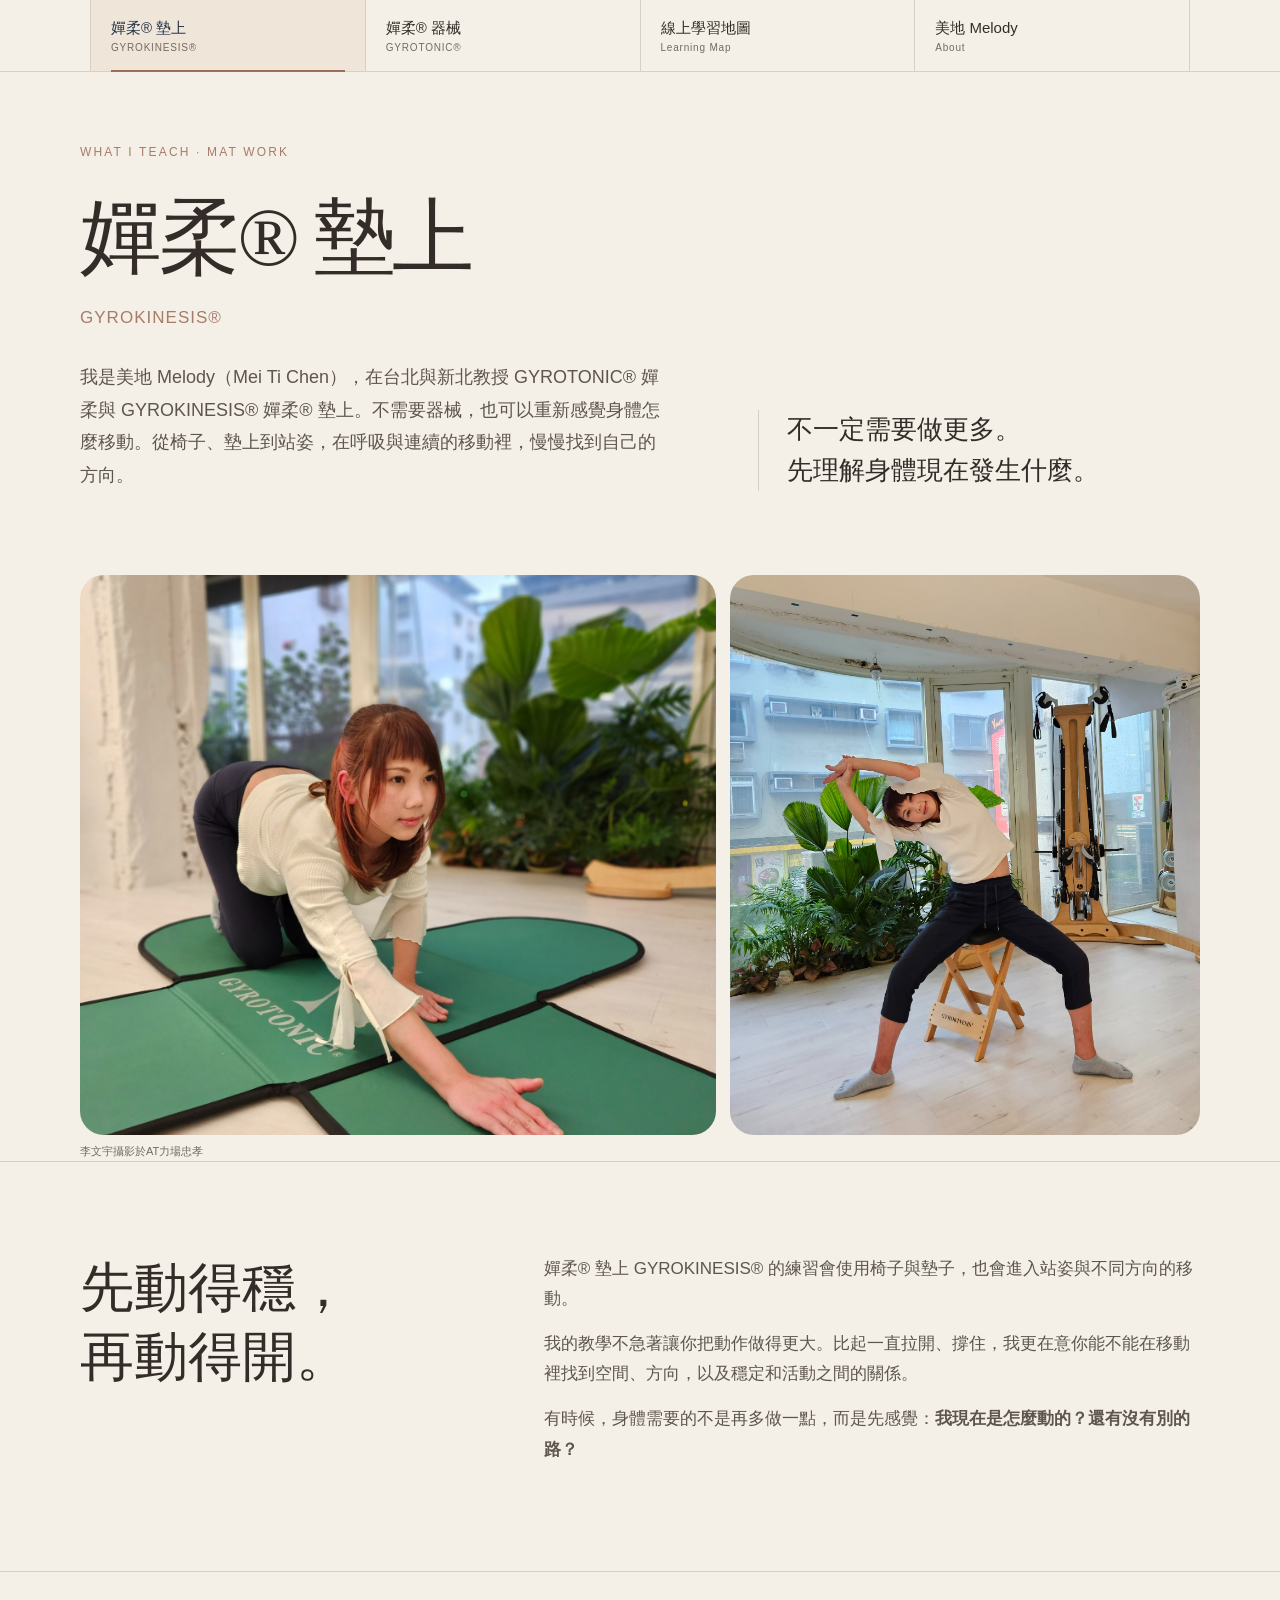
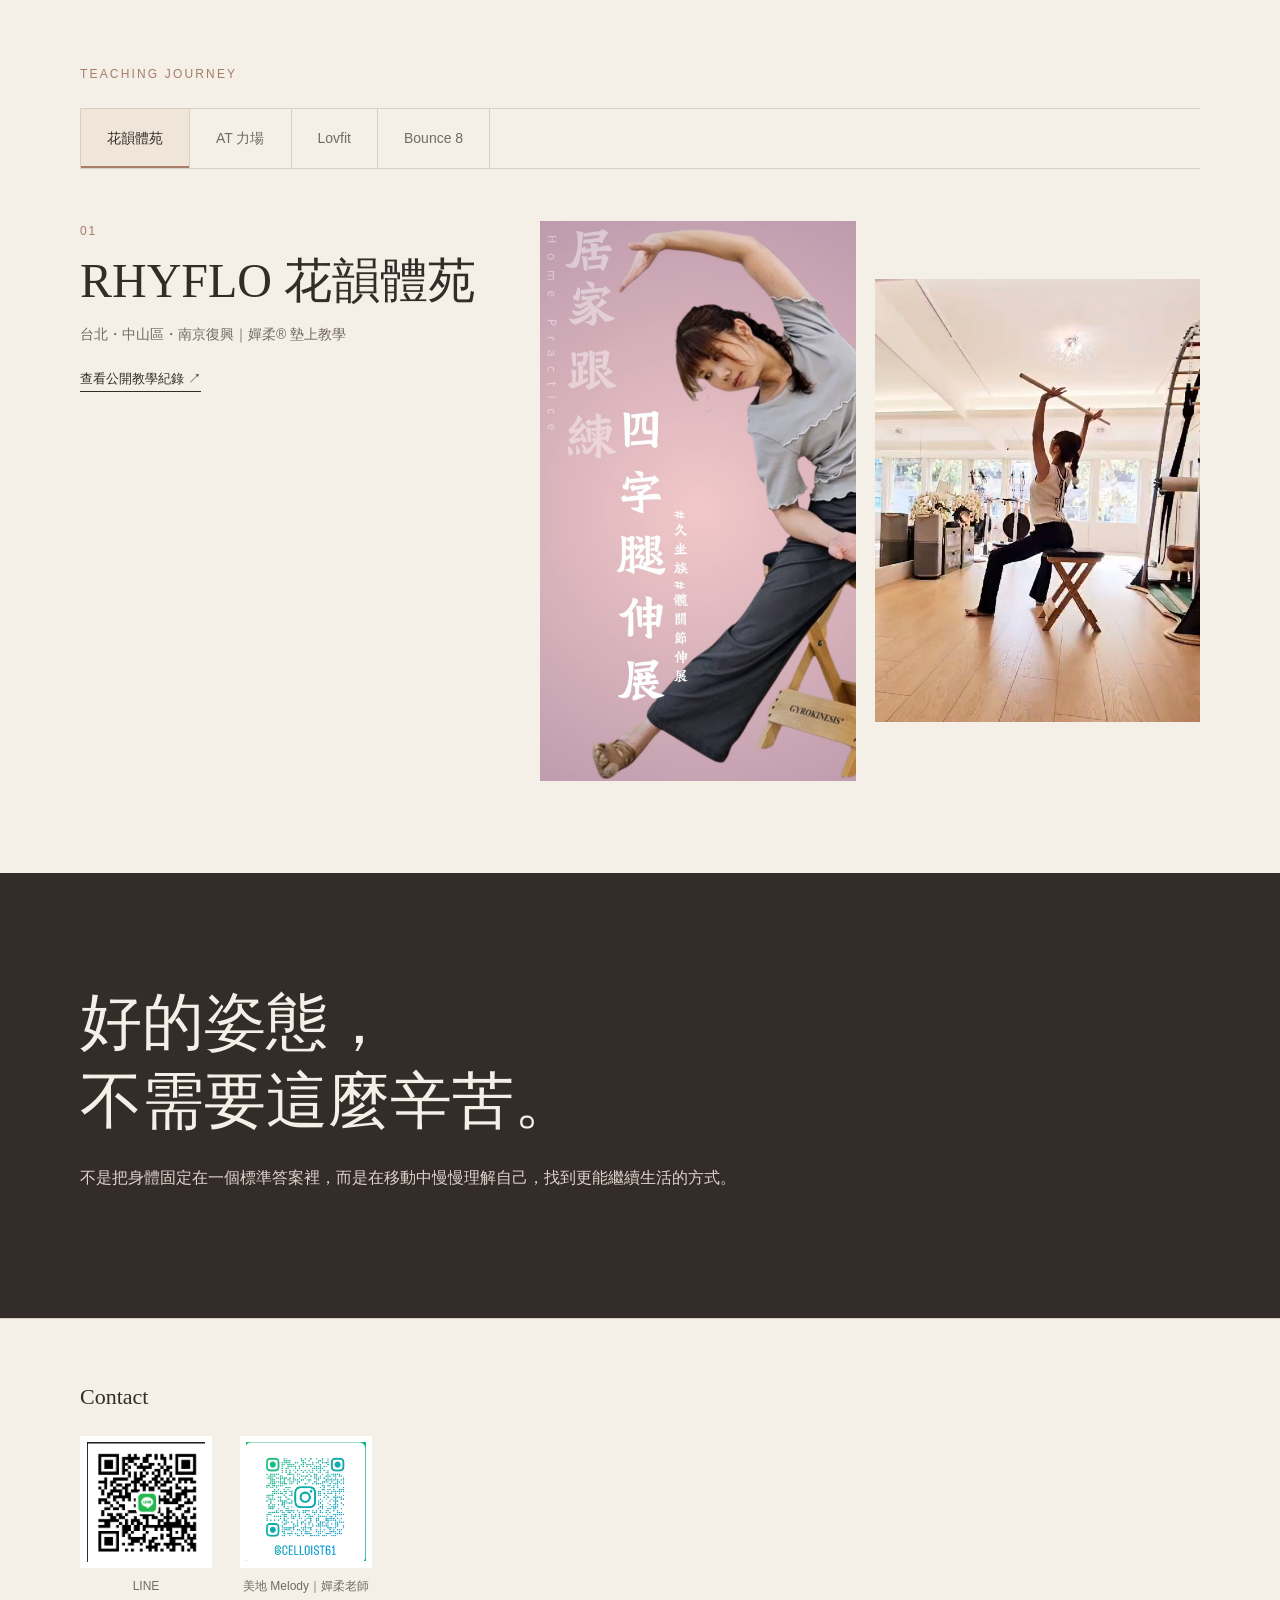
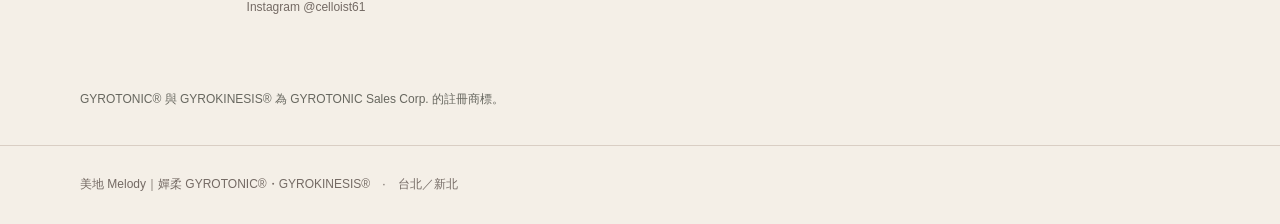
==== index.html @ 2b0b2617 "Align Taiwan trademark presentation on homepage" ====
<!doctype html><html lang="zh-Hant"><head><meta charset="utf-8"><meta name="viewport" content="width=device-width,initial-scale=1"><meta name="google-site-verification" content="MThSLoZWzAhifxnUB_rEgF0tvNt7_HKuzqucP3za8JA" /><title>美地 Melody｜嬋柔 GYROTONIC®・GYROKINESIS®｜台北・新北</title><meta name="description" content="美地 Melody，台北・新北嬋柔老師，教授 GYROTONIC® 與 GYROKINESIS®。從身體現在怎麼動開始，不急著做更多、做更大；先動得穩，再動得開。"><link rel="canonical" href="https://melody-brand-website.vercel.app/"><meta property="og:title" content="美地 Melody｜嬋柔 GYROTONIC®・GYROKINESIS®｜台北・新北"><meta property="og:description" content="美地 Melody，台北・新北嬋柔老師，教授 GYROTONIC® 與 GYROKINESIS®。從身體現在怎麼動開始，不急著做更多、做更大；先動得穩，再動得開。"><meta property="og:type" content="website"><meta property="og:image" content="https://melody-brand-website.vercel.app/assets/hero-gk.jpg"><meta property="og:url" content="https://melody-brand-website.vercel.app/"><meta name="twitter:card" content="summary_large_image"><meta name="twitter:title" content="美地 Melody｜嬋柔 GYROTONIC®・GYROKINESIS®｜台北・新北"><meta name="twitter:description" content="美地 Melody，台北・新北嬋柔老師，教授 GYROTONIC® 與 GYROKINESIS®。從身體現在怎麼動開始，不急著做更多、做更大；先動得穩，再動得開。"><meta name="twitter:image" content="https://melody-brand-website.vercel.app/assets/hero-gk.jpg"><link rel="preload" as="image" href="assets/hero-gk.jpg" fetchpriority="high"><script async src="https://www.googletagmanager.com/gtag/js?id=G-CWCWLN4FJT"></script><script>window.dataLayer=window.dataLayer||[];function gtag(){dataLayer.push(arguments);}gtag('js',new Date());gtag('config','G-CWCWLN4FJT');</script><script type="application/ld+json">{"@context":"https://schema.org","@type":"Person","@id":"https://melody-brand-website.vercel.app/#melody","name":"美地 Melody","alternateName":["Melody","美地","Mei Ti Chen"],"url":"https://melody-brand-website.vercel.app/","sameAs":["https://www.instagram.com/celloist61/","https://www.gyrotonic.com/trainer/21008/"],"jobTitle":"嬋柔老師","knowsAbout":["嬋柔","GYROTONIC®","GYROKINESIS®"],"areaServed":["台北","台北市中山區","南京復興","新北"]}</script><script type="application/ld+json">{"@context":"https://schema.org","@type":"WebSite","@id":"https://melody-brand-website.vercel.app/#website","url":"https://melody-brand-website.vercel.app/","name":"美地 Melody","alternateName":"美地 Melody｜嬋柔 GYROTONIC®・GYROKINESIS®","inLanguage":"zh-Hant","publisher":{"@id":"https://melody-brand-website.vercel.app/#melody"}}</script><style>:root{--paper:#F4EFE7;--ink:#332C28;--muted:#746A64;--line:#D9CEC4;--accent:#A77C68;--white:#fff;--navy:#243447;--brown:#9A6F59;--note:#EFE5D8}*{box-sizing:border-box}html{scroll-behavior:smooth}body{margin:0;background:var(--paper);color:var(--ink);font-family:"Noto Sans TC","PingFang TC","Microsoft JhengHei",sans-serif;line-height:1.8}h1,h2,h3{font-family:"Noto Serif TC","Songti TC","PMingLiU",serif;font-weight:500;line-height:1.28;margin:0}a{color:inherit}.wrap{width:min(1120px,calc(100% - 40px));margin:auto}.kicker{font-size:12px;letter-spacing:.18em;color:var(--accent);margin-bottom:22px}.hero{padding:70px 0 84px;display:grid;grid-template-columns:1.15fr .85fr;gap:80px;align-items:end}.hero h1{font-size:clamp(48px,7vw,82px);letter-spacing:-.04em}.hero .en{font-size:17px;letter-spacing:.06em;color:var(--accent);margin-top:12px}.hero p{font-size:18px;color:#5E554F;max-width:590px;margin:28px 0 0}.sidequote{border-left:1px solid var(--line);padding-left:28px;font-family:"Noto Serif TC",serif;font-size:26px;line-height:1.55}.section{padding:92px 0;border-top:1px solid var(--line)}.intro{display:grid;grid-template-columns:.75fr 1.25fr;gap:70px}.intro h2{font-size:clamp(34px,4.5vw,54px)}.intro p{font-size:17px;color:#5E554F;margin:0 0 14px}.place{display:grid;grid-template-columns:.38fr .62fr;gap:48px;align-items:start}.num{font-size:12px;letter-spacing:.16em;color:var(--accent)}.place h2{font-size:clamp(32px,4vw,48px);margin:8px 0 10px}.meta{color:var(--muted);font-size:14px}.proof{display:inline-block;margin-top:20px;font-size:13px;text-decoration:none;border-bottom:1px solid var(--ink)}.media-link{min-height:220px;border:1px solid var(--line);display:flex;flex-direction:column;justify-content:center;padding:36px;background:rgba(255,255,255,.25)}.media-link p{margin:0 0 8px;color:#5E554F}.teaching-photos{display:grid;grid-template-columns:1fr 1fr;gap:12px}.teaching-photos img{width:100%;height:420px;object-fit:cover;display:block}.photo-grid{display:grid;grid-template-columns:repeat(3,1fr);gap:12px;margin-top:12px}.photo-grid img{width:100%;height:300px;object-fit:cover;display:block}.rhyflo-pair{display:grid;grid-template-columns:1fr 1fr;gap:14px;align-items:center}.rhyflo-pair img{width:100%;height:560px;object-fit:contain;display:block}.journey-tabs{display:flex;border-top:1px solid var(--line);border-bottom:1px solid var(--line);margin:0 0 52px;overflow-x:auto}.journey-tab{appearance:none;border:0;border-right:1px solid var(--line);background:transparent;color:var(--muted);font:inherit;font-size:14px;padding:17px 26px;cursor:pointer;white-space:nowrap}.journey-tab:first-child{border-left:1px solid var(--line)}.journey-tab[aria-selected="true"]{background:var(--note);color:var(--ink);box-shadow:inset 0 -2px 0 var(--accent)}.journey-panel[hidden]{display:none}.closing{padding:110px 0;background:#332C28;color:#F4EFE7}.closing h2{font-size:clamp(38px,5vw,62px);max-width:850px}.closing p{max-width:670px;color:#DED4CC;margin-top:22px}.contact{padding:64px 0 46px;border-top:1px solid var(--line)}.contact h2{font-size:22px;margin-bottom:24px}.qr-row{display:flex;gap:28px;align-items:flex-start}.qr-item{font-size:12px;color:var(--muted);text-align:center}.qr-item img{display:block;width:132px;height:132px;object-fit:contain;background:#fff;padding:6px;margin-bottom:8px}.note{padding:24px 0 35px;font-size:12px;color:#67675f}.promo-grid{display:grid;grid-template-columns:1.15fr .85fr;gap:14px}.promo-grid img{width:100%;height:560px;object-fit:cover;border-radius:24px}.photo-credit{font-size:11px;font-weight:400;line-height:1.6;color:var(--muted);margin-top:8px;text-align:left}.site-nav{height:auto;display:block;border-bottom:1px solid var(--line)}.site-nav-inner{width:min(1100px,calc(100% - 48px));margin:auto;display:flex;align-items:stretch}.site-nav a{flex:1;display:block;text-decoration:none;padding:18px 20px 16px;border-right:1px solid var(--line);position:relative}.site-nav a:first-child{border-left:1px solid var(--line)}.site-nav .nav-cn{display:block;font-size:15px;font-weight:500;line-height:1.35}.site-nav .nav-en{display:block;margin-top:3px;font-size:10px;letter-spacing:.08em;color:var(--muted);line-height:1.4}.site-nav a.active{background:var(--note);color:var(--navy)}.site-nav a.active:after{content:"";position:absolute;left:20px;right:20px;bottom:-1px;height:2px;background:var(--brown)}@media(max-width:800px){.wrap{width:calc(100% - 36px)}.hero,.intro,.place{grid-template-columns:1fr}.hero{padding:42px 0 54px;gap:28px}.kicker{margin-bottom:14px}.hero h1{font-size:52px;line-height:1.2}.hero .en{font-size:16px;margin-top:7px}.hero p{font-size:16px;line-height:1.85;margin-top:22px}.sidequote{font-size:23px;line-height:1.55;margin-top:2px;padding-left:20px}.promo-grid{grid-template-columns:1fr;gap:12px}.promo-grid img{height:auto;border-radius:14px}.section{padding:64px 0}.intro{gap:26px}.intro h2{font-size:38px;line-height:1.3}.intro p{font-size:16px;line-height:1.85}.place{gap:24px}.place h2{font-size:38px;line-height:1.25}.proof{min-height:44px;padding:10px 0;margin-top:10px}.media-link{min-height:0;padding:24px}.teaching-photos,.photo-grid,.rhyflo-pair{grid-template-columns:1fr;gap:12px}.teaching-photos img,.photo-grid img,.rhyflo-pair img{width:100%;height:auto;object-fit:contain}.photo-grid{margin-top:0}.journey-tabs{margin-bottom:34px}.journey-tab{padding:14px 18px;font-size:13px}.closing{padding:72px 0}.closing h2{font-size:40px;line-height:1.3}.closing p{font-size:15px;line-height:1.85;margin-top:18px}.contact{padding:48px 0 36px}.qr-row{gap:18px;flex-wrap:wrap}.qr-item img{width:116px;height:116px}.note{padding:20px 0 28px;line-height:1.7}.site-nav-inner{width:100%;overflow-x:auto}.site-nav a{flex:0 0 25%;min-width:112px;padding:13px 10px 11px;text-align:center}.site-nav a:first-child{border-left:0}.site-nav a:last-child{border-right:0}.site-nav .nav-cn{font-size:13px;white-space:nowrap}.site-nav .nav-en{font-size:9px;letter-spacing:.03em;white-space:nowrap}.site-nav a.active:after{left:10px;right:10px}}</style></head><body><nav class="site-nav" aria-label="主要頁面"><div class="site-nav-inner"><a class="active" href="index.html" aria-current="page"><span class="nav-cn">嬋柔® 墊上</span><span class="nav-en">GYROKINESIS®</span></a><a href="gyrotonic.html"><span class="nav-cn">嬋柔® 器械</span><span class="nav-en">GYROTONIC®</span></a><a href="learning-map.html"><span class="nav-cn">線上學習地圖</span><span class="nav-en">Learning Map</span></a><a href="about.html"><span class="nav-cn">美地 Melody</span><span class="nav-en">About</span></a></div></nav><header class="wrap hero"><div><div class="kicker">WHAT I TEACH · MAT WORK</div><h1>嬋柔® 墊上</h1><div class="en">GYROKINESIS®</div><p>我是美地 Melody（Mei Ti Chen），在台北與新北教授 GYROTONIC® 嬋柔與 GYROKINESIS® 嬋柔® 墊上。不需要器械，也可以重新感覺身體怎麼移動。從椅子、墊上到站姿，在呼吸與連續的移動裡，慢慢找到自己的方向。</p></div><div class="sidequote">不一定需要做更多。<br>先理解身體現在發生什麼。</div></header><section class="wrap" style="padding-top:0"><div class="promo-grid"><img src="assets/hero-gk.jpg" alt="美地 Melody 示範 GYROKINESIS 嬋柔® 墊上動作"><img src="assets/gk-chair.jpg" alt="美地 Melody 示範 GYROKINESIS 椅子動作"></div><div class="photo-credit">李文宇攝影於AT力場忠孝</div></section><section class="section"><div class="wrap intro"><h2>先動得穩，<br>再動得開。</h2><div><p>嬋柔® 墊上 GYROKINESIS® 的練習會使用椅子與墊子，也會進入站姿與不同方向的移動。</p><p>我的教學不急著讓你把動作做得更大。比起一直拉開、撐住，我更在意你能不能在移動裡找到空間、方向，以及穩定和活動之間的關係。</p><p>有時候，身體需要的不是再多做一點，而是先感覺：<strong>我現在是怎麼動的？還有沒有別的路？</strong></p></div></div></section><section class="section"><div class="wrap"><div class="kicker">TEACHING JOURNEY</div><div class="journey-tabs" role="tablist" aria-label="教學場域"><button class="journey-tab" role="tab" aria-selected="true" aria-controls="panel-rhyflo" id="tab-rhyflo">花韻體苑</button><button class="journey-tab" role="tab" aria-selected="false" aria-controls="panel-at" id="tab-at">AT 力場</button><button class="journey-tab" role="tab" aria-selected="false" aria-controls="panel-lovfit" id="tab-lovfit">Lovfit</button><button class="journey-tab" role="tab" aria-selected="false" aria-controls="panel-bounce" id="tab-bounce">Bounce 8</button></div><div id="panel-rhyflo" class="journey-panel place" role="tabpanel" aria-labelledby="tab-rhyflo"><div><div class="num">01</div><h2>RHYFLO 花韻體苑</h2><div class="meta">台北・中山區・南京復興｜嬋柔® 墊上教學</div><a class="proof" href="https://www.facebook.com/share/v/1JUZXW8fji/" target="_blank" rel="noopener">查看公開教學紀錄 ↗</a></div><div class="teaching-photos rhyflo-pair"><img src="assets/rhyflo-gk (1).jpg" alt="美地 Melody RHYFLO 花韻體苑 GYROKINESIS 嬋柔® 墊上練習"><img src="assets/rhyflo-gk-02.jpg" alt="美地 Melody 在 RHYFLO 花韻體苑帶領 GYROKINESIS 嬋柔® 墊上教學"></div></div><div id="panel-at" class="journey-panel place" role="tabpanel" aria-labelledby="tab-at" hidden><div><div class="num">02</div><h2>AT 力場</h2><div class="meta">台北｜嬋柔® 墊上團體教學</div><p class="meta">從椅子到墊上，帶著學生在不同位置裡探索移動。</p></div><div class="photo-grid"><img src="assets/AT_GK_01.jpg" alt="美地 Melody 在 AT 力場帶領嬋柔® 墊上課程"><img src="assets/AT_GK_03.jpg" alt="AT 力場椅子與嬋柔® 墊上練習"><img src="assets/AT_GK_05.jpg" alt="AT 力場嬋柔® 墊上教學現場"></div></div><div id="panel-lovfit" class="journey-panel place" role="tabpanel" aria-labelledby="tab-lovfit" hidden><div><div class="num">03</div><h2>Lovfit</h2><div class="meta">新北・板橋｜嬋柔® 墊上教學</div><a class="proof" href="https://www.facebook.com/share/r/18ch3yFkik/" target="_blank" rel="noopener">查看公開教學紀錄 ↗</a></div><div class="teaching-photos"><img src="assets/lovefit-01.jpg" alt="美地 Melody 在新北板橋 Lovfit 帶領嬋柔® 墊上 GYROKINESIS 團體課程"><img src="assets/lovefit-02.jpg" alt="Lovfit 嬋柔® 墊上 GYROKINESIS 椅子團體教學現場"></div></div><div id="panel-bounce" class="journey-panel place" role="tabpanel" aria-labelledby="tab-bounce" hidden><div><div class="num">04</div><h2>Bounce 8</h2><div class="meta">台北・天母｜嬋柔® 墊上教學</div><a class="proof" href="https://www.facebook.com/share/v/1MPd2FnZBK/" target="_blank" rel="noopener">查看公開教學紀錄 ↗</a></div><div class="media-link"><p>台北天母的嬋柔® 墊上教學紀錄</p><a class="proof" href="https://www.facebook.com/share/v/1MPd2FnZBK/" target="_blank" rel="noopener">Facebook 影片 ↗</a></div></div></div></section><section class="closing"><div class="wrap"><h2>好的姿態，<br>不需要這麼辛苦。</h2><p>不是把身體固定在一個標準答案裡，而是在移動中慢慢理解自己，找到更能繼續生活的方式。</p></div></section><section class="contact"><div class="wrap"><h2>Contact</h2><div class="qr-row"><div class="qr-item"><img src="assets/line-qr.jpg" alt="美地 Melody LINE QR Code">LINE</div><div class="qr-item"><img src="assets/instagram-qr.jpg" alt="美地 Melody 嬋柔老師 Instagram @celloist61 QR Code">美地 Melody｜嬋柔老師<br>Instagram @celloist61</div></div></div></section><div class="note"><div class="wrap">GYROTONIC® 與 GYROKINESIS® 為 GYROTONIC Sales Corp. 的註冊商標。</div></div><footer style="border-top:1px solid var(--line);padding:28px 0;font-size:12px;color:var(--muted)"><div class="wrap">美地 Melody｜嬋柔 GYROTONIC®・GYROKINESIS®　·　台北／新北</div></footer><script>const tabs=[...document.querySelectorAll('.journey-tab')],panels=[...document.querySelectorAll('.journey-panel')];tabs.forEach(t=>t.addEventListener('click',()=>{tabs.forEach(x=>x.setAttribute('aria-selected','false'));panels.forEach(p=>p.hidden=true);t.setAttribute('aria-selected','true');document.getElementById(t.getAttribute('aria-controls')).hidden=false;}));</script></body></html>
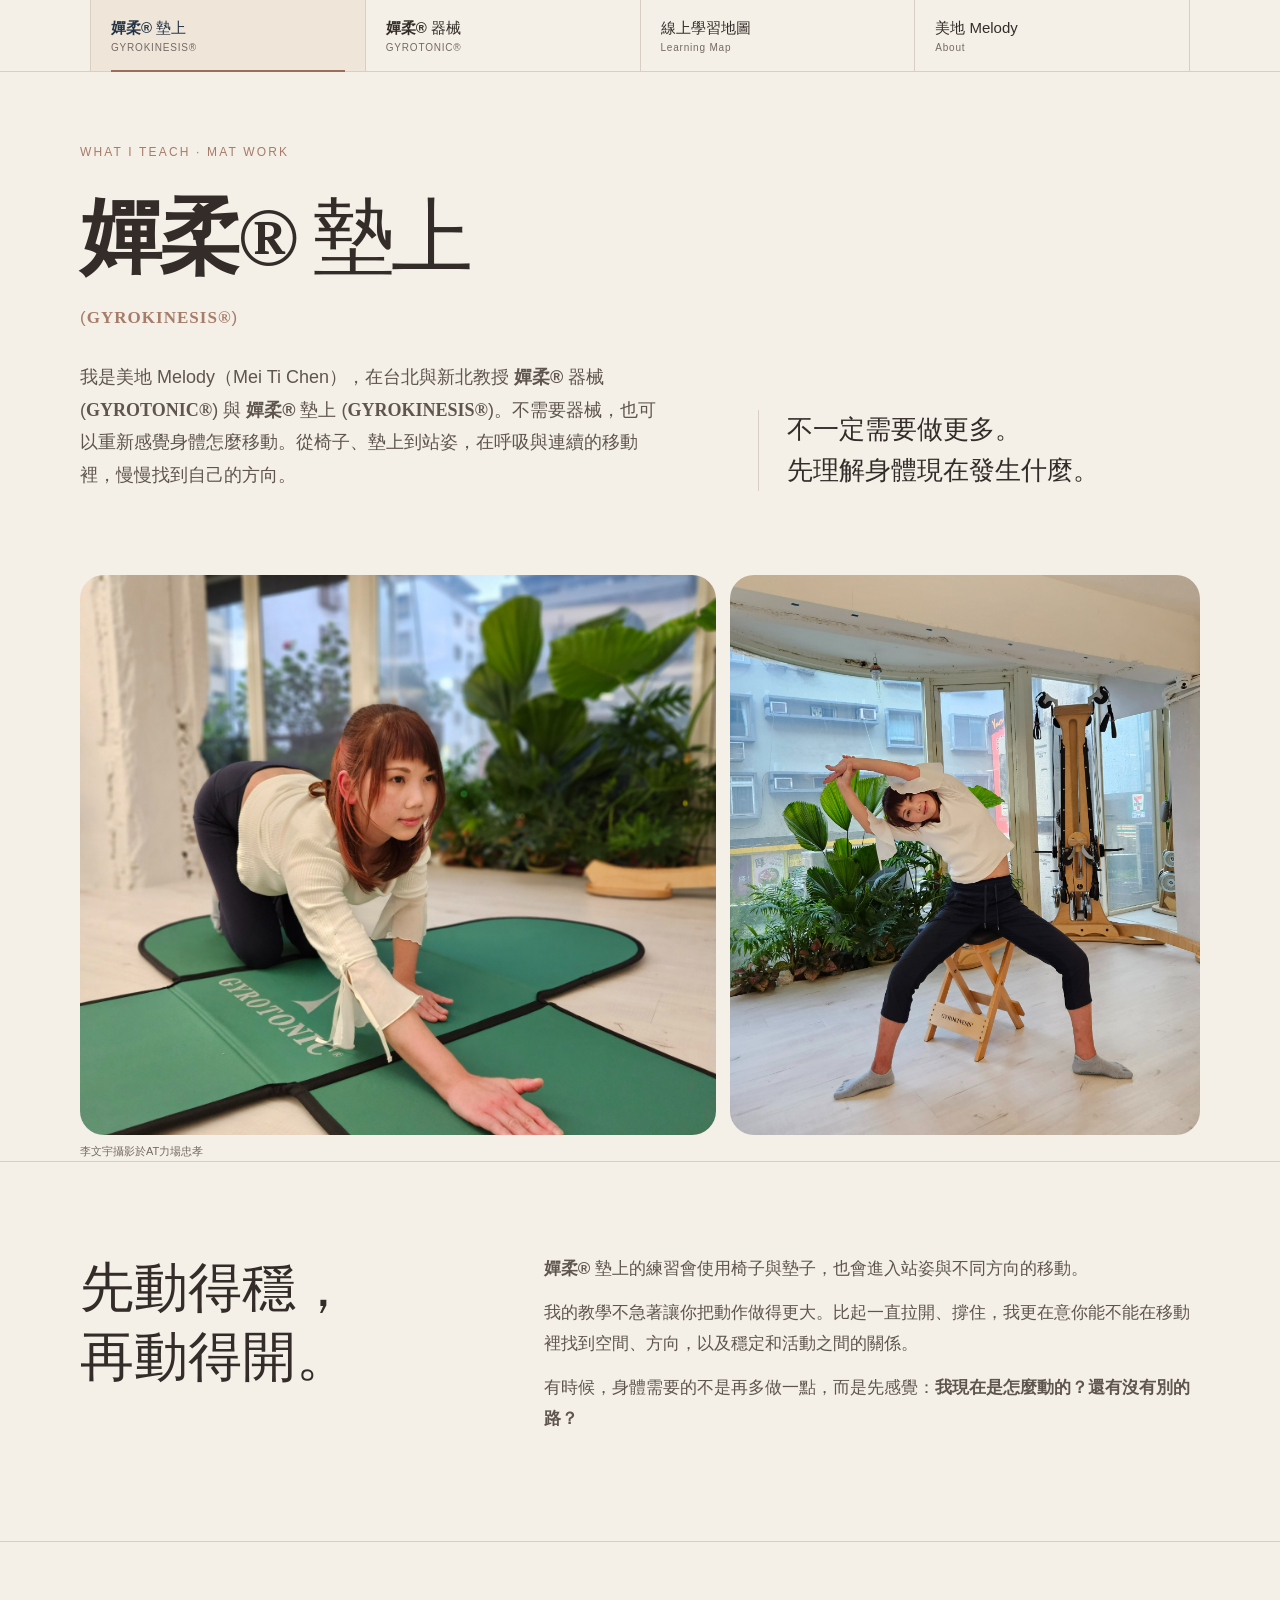
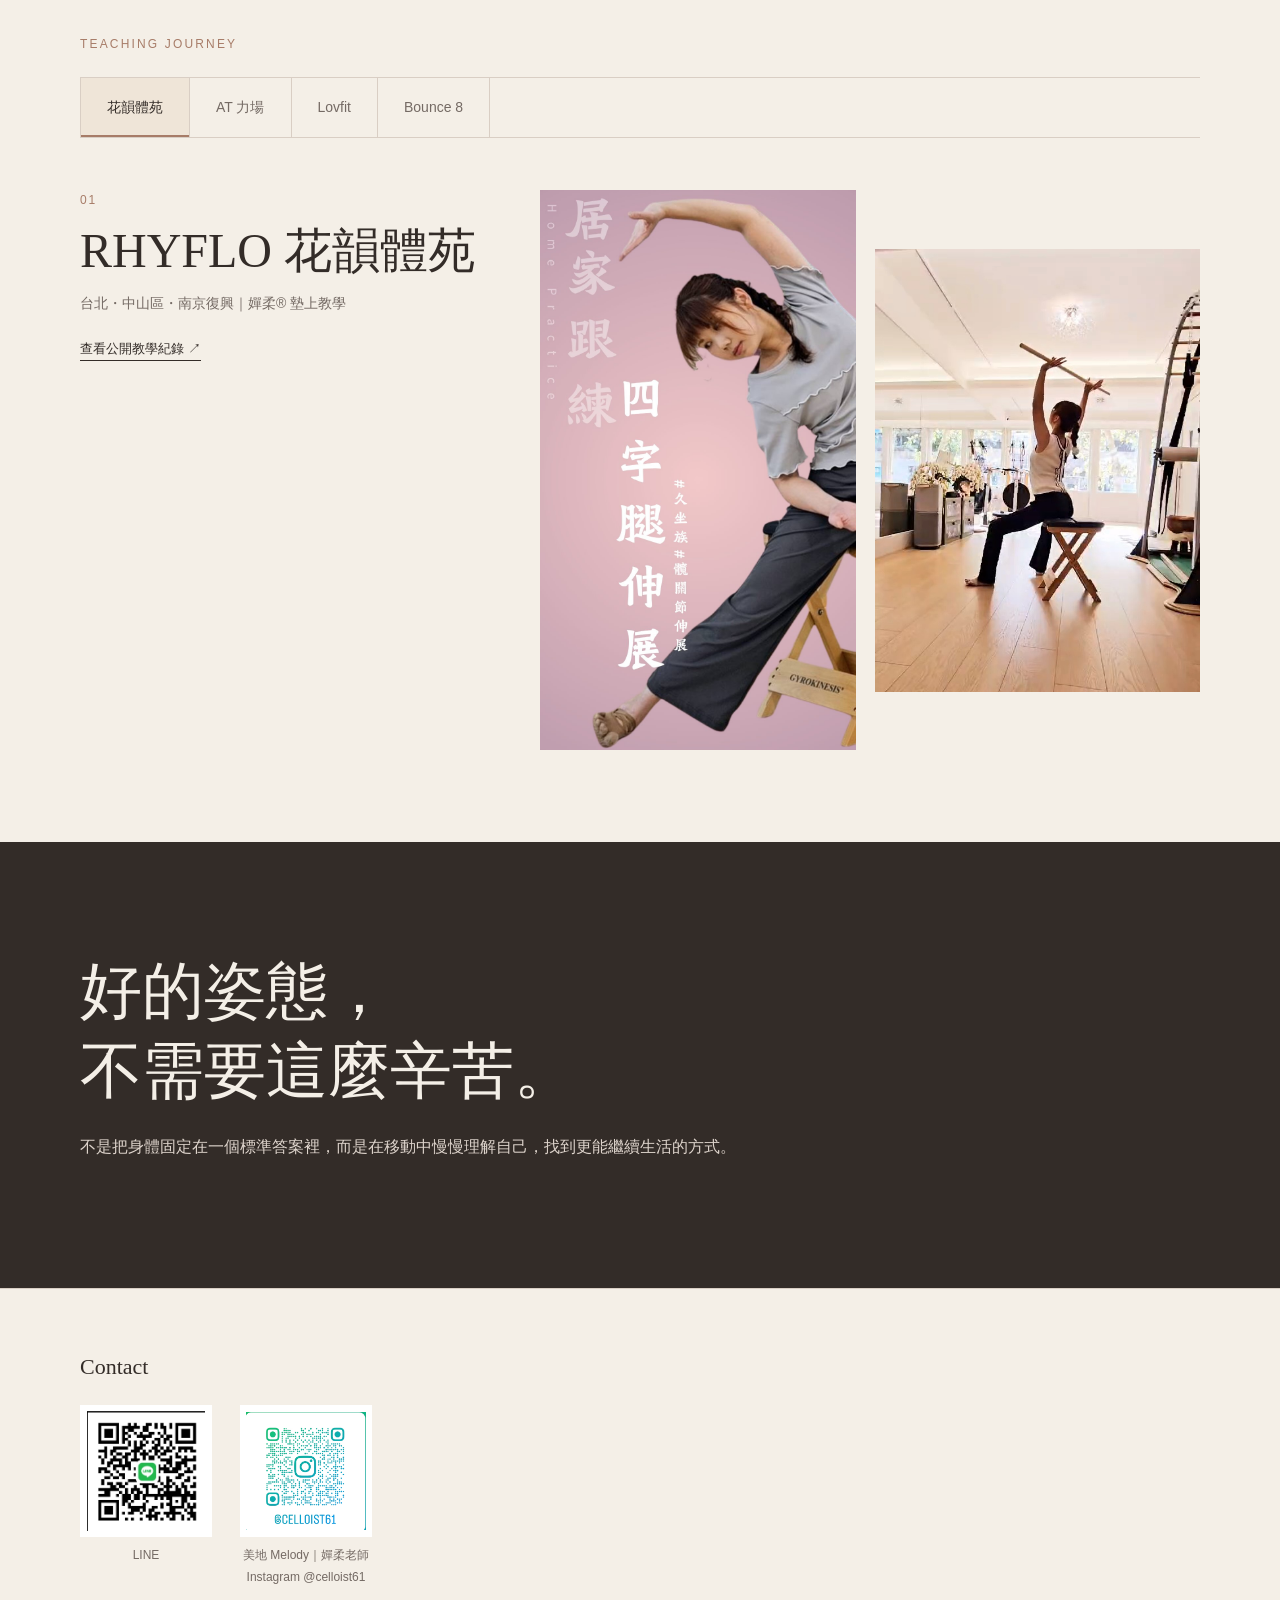
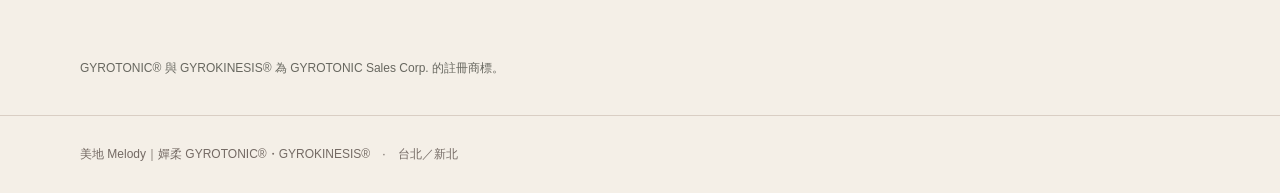
==== commit 5e054138: "Complete Taiwan trademark presentation on homepage" ====
--- a/index.html
+++ b/index.html
@@ -1 +1 @@
-<!doctype html><html lang="zh-Hant"><head><meta charset="utf-8"><meta name="viewport" content="width=device-width,initial-scale=1"><meta name="google-site-verification" content="MThSLoZWzAhifxnUB_rEgF0tvNt7_HKuzqucP3za8JA" /><title>美地 Melody｜嬋柔 GYROTONIC®・GYROKINESIS®｜台北・新北</title><meta name="description" content="美地 Melody，台北・新北嬋柔老師，教授 GYROTONIC® 與 GYROKINESIS®。從身體現在怎麼動開始，不急著做更多、做更大；先動得穩，再動得開。"><link rel="canonical" href="https://melody-brand-website.vercel.app/"><meta property="og:title" content="美地 Melody｜嬋柔 GYROTONIC®・GYROKINESIS®｜台北・新北"><meta property="og:description" content="美地 Melody，台北・新北嬋柔老師，教授 GYROTONIC® 與 GYROKINESIS®。從身體現在怎麼動開始，不急著做更多、做更大；先動得穩，再動得開。"><meta property="og:type" content="website"><meta property="og:image" content="https://melody-brand-website.vercel.app/assets/hero-gk.jpg"><meta property="og:url" content="https://melody-brand-website.vercel.app/"><meta name="twitter:card" content="summary_large_image"><meta name="twitter:title" content="美地 Melody｜嬋柔 GYROTONIC®・GYROKINESIS®｜台北・新北"><meta name="twitter:description" content="美地 Melody，台北・新北嬋柔老師，教授 GYROTONIC® 與 GYROKINESIS®。從身體現在怎麼動開始，不急著做更多、做更大；先動得穩，再動得開。"><meta name="twitter:image" content="https://melody-brand-website.vercel.app/assets/hero-gk.jpg"><link rel="preload" as="image" href="assets/hero-gk.jpg" fetchpriority="high"><script async src="https://www.googletagmanager.com/gtag/js?id=G-CWCWLN4FJT"></script><script>window.dataLayer=window.dataLayer||[];function gtag(){dataLayer.push(arguments);}gtag('js',new Date());gtag('config','G-CWCWLN4FJT');</script><script type="application/ld+json">{"@context":"https://schema.org","@type":"Person","@id":"https://melody-brand-website.vercel.app/#melody","name":"美地 Melody","alternateName":["Melody","美地","Mei Ti Chen"],"url":"https://melody-brand-website.vercel.app/","sameAs":["https://www.instagram.com/celloist61/","https://www.gyrotonic.com/trainer/21008/"],"jobTitle":"嬋柔老師","knowsAbout":["嬋柔","GYROTONIC®","GYROKINESIS®"],"areaServed":["台北","台北市中山區","南京復興","新北"]}</script><script type="application/ld+json">{"@context":"https://schema.org","@type":"WebSite","@id":"https://melody-brand-website.vercel.app/#website","url":"https://melody-brand-website.vercel.app/","name":"美地 Melody","alternateName":"美地 Melody｜嬋柔 GYROTONIC®・GYROKINESIS®","inLanguage":"zh-Hant","publisher":{"@id":"https://melody-brand-website.vercel.app/#melody"}}</script><style>:root{--paper:#F4EFE7;--ink:#332C28;--muted:#746A64;--line:#D9CEC4;--accent:#A77C68;--white:#fff;--navy:#243447;--brown:#9A6F59;--note:#EFE5D8}*{box-sizing:border-box}html{scroll-behavior:smooth}body{margin:0;background:var(--paper);color:var(--ink);font-family:"Noto Sans TC","PingFang TC","Microsoft JhengHei",sans-serif;line-height:1.8}h1,h2,h3{font-family:"Noto Serif TC","Songti TC","PMingLiU",serif;font-weight:500;line-height:1.28;margin:0}a{color:inherit}.wrap{width:min(1120px,calc(100% - 40px));margin:auto}.kicker{font-size:12px;letter-spacing:.18em;color:var(--accent);margin-bottom:22px}.hero{padding:70px 0 84px;display:grid;grid-template-columns:1.15fr .85fr;gap:80px;align-items:end}.hero h1{font-size:clamp(48px,7vw,82px);letter-spacing:-.04em}.hero .en{font-size:17px;letter-spacing:.06em;color:var(--accent);margin-top:12px}.hero p{font-size:18px;color:#5E554F;max-width:590px;margin:28px 0 0}.sidequote{border-left:1px solid var(--line);padding-left:28px;font-family:"Noto Serif TC",serif;font-size:26px;line-height:1.55}.section{padding:92px 0;border-top:1px solid var(--line)}.intro{display:grid;grid-template-columns:.75fr 1.25fr;gap:70px}.intro h2{font-size:clamp(34px,4.5vw,54px)}.intro p{font-size:17px;color:#5E554F;margin:0 0 14px}.place{display:grid;grid-template-columns:.38fr .62fr;gap:48px;align-items:start}.num{font-size:12px;letter-spacing:.16em;color:var(--accent)}.place h2{font-size:clamp(32px,4vw,48px);margin:8px 0 10px}.meta{color:var(--muted);font-size:14px}.proof{display:inline-block;margin-top:20px;font-size:13px;text-decoration:none;border-bottom:1px solid var(--ink)}.media-link{min-height:220px;border:1px solid var(--line);display:flex;flex-direction:column;justify-content:center;padding:36px;background:rgba(255,255,255,.25)}.media-link p{margin:0 0 8px;color:#5E554F}.teaching-photos{display:grid;grid-template-columns:1fr 1fr;gap:12px}.teaching-photos img{width:100%;height:420px;object-fit:cover;display:block}.photo-grid{display:grid;grid-template-columns:repeat(3,1fr);gap:12px;margin-top:12px}.photo-grid img{width:100%;height:300px;object-fit:cover;display:block}.rhyflo-pair{display:grid;grid-template-columns:1fr 1fr;gap:14px;align-items:center}.rhyflo-pair img{width:100%;height:560px;object-fit:contain;display:block}.journey-tabs{display:flex;border-top:1px solid var(--line);border-bottom:1px solid var(--line);margin:0 0 52px;overflow-x:auto}.journey-tab{appearance:none;border:0;border-right:1px solid var(--line);background:transparent;color:var(--muted);font:inherit;font-size:14px;padding:17px 26px;cursor:pointer;white-space:nowrap}.journey-tab:first-child{border-left:1px solid var(--line)}.journey-tab[aria-selected="true"]{background:var(--note);color:var(--ink);box-shadow:inset 0 -2px 0 var(--accent)}.journey-panel[hidden]{display:none}.closing{padding:110px 0;background:#332C28;color:#F4EFE7}.closing h2{font-size:clamp(38px,5vw,62px);max-width:850px}.closing p{max-width:670px;color:#DED4CC;margin-top:22px}.contact{padding:64px 0 46px;border-top:1px solid var(--line)}.contact h2{font-size:22px;margin-bottom:24px}.qr-row{display:flex;gap:28px;align-items:flex-start}.qr-item{font-size:12px;color:var(--muted);text-align:center}.qr-item img{display:block;width:132px;height:132px;object-fit:contain;background:#fff;padding:6px;margin-bottom:8px}.note{padding:24px 0 35px;font-size:12px;color:#67675f}.promo-grid{display:grid;grid-template-columns:1.15fr .85fr;gap:14px}.promo-grid img{width:100%;height:560px;object-fit:cover;border-radius:24px}.photo-credit{font-size:11px;font-weight:400;line-height:1.6;color:var(--muted);margin-top:8px;text-align:left}.site-nav{height:auto;display:block;border-bottom:1px solid var(--line)}.site-nav-inner{width:min(1100px,calc(100% - 48px));margin:auto;display:flex;align-items:stretch}.site-nav a{flex:1;display:block;text-decoration:none;padding:18px 20px 16px;border-right:1px solid var(--line);position:relative}.site-nav a:first-child{border-left:1px solid var(--line)}.site-nav .nav-cn{display:block;font-size:15px;font-weight:500;line-height:1.35}.site-nav .nav-en{display:block;margin-top:3px;font-size:10px;letter-spacing:.08em;color:var(--muted);line-height:1.4}.site-nav a.active{background:var(--note);color:var(--navy)}.site-nav a.active:after{content:"";position:absolute;left:20px;right:20px;bottom:-1px;height:2px;background:var(--brown)}@media(max-width:800px){.wrap{width:calc(100% - 36px)}.hero,.intro,.place{grid-template-columns:1fr}.hero{padding:42px 0 54px;gap:28px}.kicker{margin-bottom:14px}.hero h1{font-size:52px;line-height:1.2}.hero .en{font-size:16px;margin-top:7px}.hero p{font-size:16px;line-height:1.85;margin-top:22px}.sidequote{font-size:23px;line-height:1.55;margin-top:2px;padding-left:20px}.promo-grid{grid-template-columns:1fr;gap:12px}.promo-grid img{height:auto;border-radius:14px}.section{padding:64px 0}.intro{gap:26px}.intro h2{font-size:38px;line-height:1.3}.intro p{font-size:16px;line-height:1.85}.place{gap:24px}.place h2{font-size:38px;line-height:1.25}.proof{min-height:44px;padding:10px 0;margin-top:10px}.media-link{min-height:0;padding:24px}.teaching-photos,.photo-grid,.rhyflo-pair{grid-template-columns:1fr;gap:12px}.teaching-photos img,.photo-grid img,.rhyflo-pair img{width:100%;height:auto;object-fit:contain}.photo-grid{margin-top:0}.journey-tabs{margin-bottom:34px}.journey-tab{padding:14px 18px;font-size:13px}.closing{padding:72px 0}.closing h2{font-size:40px;line-height:1.3}.closing p{font-size:15px;line-height:1.85;margin-top:18px}.contact{padding:48px 0 36px}.qr-row{gap:18px;flex-wrap:wrap}.qr-item img{width:116px;height:116px}.note{padding:20px 0 28px;line-height:1.7}.site-nav-inner{width:100%;overflow-x:auto}.site-nav a{flex:0 0 25%;min-width:112px;padding:13px 10px 11px;text-align:center}.site-nav a:first-child{border-left:0}.site-nav a:last-child{border-right:0}.site-nav .nav-cn{font-size:13px;white-space:nowrap}.site-nav .nav-en{font-size:9px;letter-spacing:.03em;white-space:nowrap}.site-nav a.active:after{left:10px;right:10px}}</style></head><body><nav class="site-nav" aria-label="主要頁面"><div class="site-nav-inner"><a class="active" href="index.html" aria-current="page"><span class="nav-cn">嬋柔® 墊上</span><span class="nav-en">GYROKINESIS®</span></a><a href="gyrotonic.html"><span class="nav-cn">嬋柔® 器械</span><span class="nav-en">GYROTONIC®</span></a><a href="learning-map.html"><span class="nav-cn">線上學習地圖</span><span class="nav-en">Learning Map</span></a><a href="about.html"><span class="nav-cn">美地 Melody</span><span class="nav-en">About</span></a></div></nav><header class="wrap hero"><div><div class="kicker">WHAT I TEACH · MAT WORK</div><h1>嬋柔® 墊上</h1><div class="en">GYROKINESIS®</div><p>我是美地 Melody（Mei Ti Chen），在台北與新北教授 GYROTONIC® 嬋柔與 GYROKINESIS® 嬋柔® 墊上。不需要器械，也可以重新感覺身體怎麼移動。從椅子、墊上到站姿，在呼吸與連續的移動裡，慢慢找到自己的方向。</p></div><div class="sidequote">不一定需要做更多。<br>先理解身體現在發生什麼。</div></header><section class="wrap" style="padding-top:0"><div class="promo-grid"><img src="assets/hero-gk.jpg" alt="美地 Melody 示範 GYROKINESIS 嬋柔® 墊上動作"><img src="assets/gk-chair.jpg" alt="美地 Melody 示範 GYROKINESIS 椅子動作"></div><div class="photo-credit">李文宇攝影於AT力場忠孝</div></section><section class="section"><div class="wrap intro"><h2>先動得穩，<br>再動得開。</h2><div><p>嬋柔® 墊上 GYROKINESIS® 的練習會使用椅子與墊子，也會進入站姿與不同方向的移動。</p><p>我的教學不急著讓你把動作做得更大。比起一直拉開、撐住，我更在意你能不能在移動裡找到空間、方向，以及穩定和活動之間的關係。</p><p>有時候，身體需要的不是再多做一點，而是先感覺：<strong>我現在是怎麼動的？還有沒有別的路？</strong></p></div></div></section><section class="section"><div class="wrap"><div class="kicker">TEACHING JOURNEY</div><div class="journey-tabs" role="tablist" aria-label="教學場域"><button class="journey-tab" role="tab" aria-selected="true" aria-controls="panel-rhyflo" id="tab-rhyflo">花韻體苑</button><button class="journey-tab" role="tab" aria-selected="false" aria-controls="panel-at" id="tab-at">AT 力場</button><button class="journey-tab" role="tab" aria-selected="false" aria-controls="panel-lovfit" id="tab-lovfit">Lovfit</button><button class="journey-tab" role="tab" aria-selected="false" aria-controls="panel-bounce" id="tab-bounce">Bounce 8</button></div><div id="panel-rhyflo" class="journey-panel place" role="tabpanel" aria-labelledby="tab-rhyflo"><div><div class="num">01</div><h2>RHYFLO 花韻體苑</h2><div class="meta">台北・中山區・南京復興｜嬋柔® 墊上教學</div><a class="proof" href="https://www.facebook.com/share/v/1JUZXW8fji/" target="_blank" rel="noopener">查看公開教學紀錄 ↗</a></div><div class="teaching-photos rhyflo-pair"><img src="assets/rhyflo-gk (1).jpg" alt="美地 Melody RHYFLO 花韻體苑 GYROKINESIS 嬋柔® 墊上練習"><img src="assets/rhyflo-gk-02.jpg" alt="美地 Melody 在 RHYFLO 花韻體苑帶領 GYROKINESIS 嬋柔® 墊上教學"></div></div><div id="panel-at" class="journey-panel place" role="tabpanel" aria-labelledby="tab-at" hidden><div><div class="num">02</div><h2>AT 力場</h2><div class="meta">台北｜嬋柔® 墊上團體教學</div><p class="meta">從椅子到墊上，帶著學生在不同位置裡探索移動。</p></div><div class="photo-grid"><img src="assets/AT_GK_01.jpg" alt="美地 Melody 在 AT 力場帶領嬋柔® 墊上課程"><img src="assets/AT_GK_03.jpg" alt="AT 力場椅子與嬋柔® 墊上練習"><img src="assets/AT_GK_05.jpg" alt="AT 力場嬋柔® 墊上教學現場"></div></div><div id="panel-lovfit" class="journey-panel place" role="tabpanel" aria-labelledby="tab-lovfit" hidden><div><div class="num">03</div><h2>Lovfit</h2><div class="meta">新北・板橋｜嬋柔® 墊上教學</div><a class="proof" href="https://www.facebook.com/share/r/18ch3yFkik/" target="_blank" rel="noopener">查看公開教學紀錄 ↗</a></div><div class="teaching-photos"><img src="assets/lovefit-01.jpg" alt="美地 Melody 在新北板橋 Lovfit 帶領嬋柔® 墊上 GYROKINESIS 團體課程"><img src="assets/lovefit-02.jpg" alt="Lovfit 嬋柔® 墊上 GYROKINESIS 椅子團體教學現場"></div></div><div id="panel-bounce" class="journey-panel place" role="tabpanel" aria-labelledby="tab-bounce" hidden><div><div class="num">04</div><h2>Bounce 8</h2><div class="meta">台北・天母｜嬋柔® 墊上教學</div><a class="proof" href="https://www.facebook.com/share/v/1MPd2FnZBK/" target="_blank" rel="noopener">查看公開教學紀錄 ↗</a></div><div class="media-link"><p>台北天母的嬋柔® 墊上教學紀錄</p><a class="proof" href="https://www.facebook.com/share/v/1MPd2FnZBK/" target="_blank" rel="noopener">Facebook 影片 ↗</a></div></div></div></section><section class="closing"><div class="wrap"><h2>好的姿態，<br>不需要這麼辛苦。</h2><p>不是把身體固定在一個標準答案裡，而是在移動中慢慢理解自己，找到更能繼續生活的方式。</p></div></section><section class="contact"><div class="wrap"><h2>Contact</h2><div class="qr-row"><div class="qr-item"><img src="assets/line-qr.jpg" alt="美地 Melody LINE QR Code">LINE</div><div class="qr-item"><img src="assets/instagram-qr.jpg" alt="美地 Melody 嬋柔老師 Instagram @celloist61 QR Code">美地 Melody｜嬋柔老師<br>Instagram @celloist61</div></div></div></section><div class="note"><div class="wrap">GYROTONIC® 與 GYROKINESIS® 為 GYROTONIC Sales Corp. 的註冊商標。</div></div><footer style="border-top:1px solid var(--line);padding:28px 0;font-size:12px;color:var(--muted)"><div class="wrap">美地 Melody｜嬋柔 GYROTONIC®・GYROKINESIS®　·　台北／新北</div></footer><script>const tabs=[...document.querySelectorAll('.journey-tab')],panels=[...document.querySelectorAll('.journey-panel')];tabs.forEach(t=>t.addEventListener('click',()=>{tabs.forEach(x=>x.setAttribute('aria-selected','false'));panels.forEach(p=>p.hidden=true);t.setAttribute('aria-selected','true');document.getElementById(t.getAttribute('aria-controls')).hidden=false;}));</script></body></html>
+<!doctype html><html lang="zh-Hant"><head><meta charset="utf-8"><meta name="viewport" content="width=device-width,initial-scale=1"><meta name="google-site-verification" content="MThSLoZWzAhifxnUB_rEgF0tvNt7_HKuzqucP3za8JA" /><title>美地 Melody｜嬋柔 GYROTONIC®・GYROKINESIS®｜台北・新北</title><meta name="description" content="美地 Melody，台北・新北嬋柔老師，教授 GYROTONIC® 與 GYROKINESIS®。從身體現在怎麼動開始，不急著做更多、做更大；先動得穩，再動得開。"><link rel="canonical" href="https://melody-brand-website.vercel.app/"><meta property="og:title" content="美地 Melody｜嬋柔 GYROTONIC®・GYROKINESIS®｜台北・新北"><meta property="og:description" content="美地 Melody，台北・新北嬋柔老師，教授 GYROTONIC® 與 GYROKINESIS®。從身體現在怎麼動開始，不急著做更多、做更大；先動得穩，再動得開。"><meta property="og:type" content="website"><meta property="og:image" content="https://melody-brand-website.vercel.app/assets/hero-gk.jpg"><meta property="og:url" content="https://melody-brand-website.vercel.app/"><meta name="twitter:card" content="summary_large_image"><meta name="twitter:title" content="美地 Melody｜嬋柔 GYROTONIC®・GYROKINESIS®｜台北・新北"><meta name="twitter:description" content="美地 Melody，台北・新北嬋柔老師，教授 GYROTONIC® 與 GYROKINESIS®。從身體現在怎麼動開始，不急著做更多、做更大；先動得穩，再動得開。"><meta name="twitter:image" content="https://melody-brand-website.vercel.app/assets/hero-gk.jpg"><link rel="preload" as="image" href="assets/hero-gk.jpg" fetchpriority="high"><script async src="https://www.googletagmanager.com/gtag/js?id=G-CWCWLN4FJT"></script><script>window.dataLayer=window.dataLayer||[];function gtag(){dataLayer.push(arguments);}gtag('js',new Date());gtag('config','G-CWCWLN4FJT');</script><script type="application/ld+json">{"@context":"https://schema.org","@type":"Person","@id":"https://melody-brand-website.vercel.app/#melody","name":"美地 Melody","alternateName":["Melody","美地","Mei Ti Chen"],"url":"https://melody-brand-website.vercel.app/","sameAs":["https://www.instagram.com/celloist61/","https://www.gyrotonic.com/trainer/21008/"],"jobTitle":"嬋柔老師","knowsAbout":["嬋柔","GYROTONIC®","GYROKINESIS®"],"areaServed":["台北","台北市中山區","南京復興","新北"]}</script><script type="application/ld+json">{"@context":"https://schema.org","@type":"WebSite","@id":"https://melody-brand-website.vercel.app/#website","url":"https://melody-brand-website.vercel.app/","name":"美地 Melody","alternateName":"美地 Melody｜嬋柔 GYROTONIC®・GYROKINESIS®","inLanguage":"zh-Hant","publisher":{"@id":"https://melody-brand-website.vercel.app/#melody"}}</script><style>:root{--paper:#F4EFE7;--ink:#332C28;--muted:#746A64;--line:#D9CEC4;--accent:#A77C68;--white:#fff;--navy:#243447;--brown:#9A6F59;--note:#EFE5D8}*{box-sizing:border-box}html{scroll-behavior:smooth}body{margin:0;background:var(--paper);color:var(--ink);font-family:"Noto Sans TC","PingFang TC","Microsoft JhengHei",sans-serif;line-height:1.8}h1,h2,h3{font-family:"Noto Serif TC","Songti TC","PMingLiU",serif;font-weight:500;line-height:1.28;margin:0}a{color:inherit}.tm{font-family:"Times New Roman",Times,serif;font-weight:700}.wrap{width:min(1120px,calc(100% - 40px));margin:auto}.kicker{font-size:12px;letter-spacing:.18em;color:var(--accent);margin-bottom:22px}.hero{padding:70px 0 84px;display:grid;grid-template-columns:1.15fr .85fr;gap:80px;align-items:end}.hero h1{font-size:clamp(48px,7vw,82px);letter-spacing:-.04em}.hero .en{font-size:17px;letter-spacing:.06em;color:var(--accent);margin-top:12px}.hero p{font-size:18px;color:#5E554F;max-width:590px;margin:28px 0 0}.sidequote{border-left:1px solid var(--line);padding-left:28px;font-family:"Noto Serif TC",serif;font-size:26px;line-height:1.55}.section{padding:92px 0;border-top:1px solid var(--line)}.intro{display:grid;grid-template-columns:.75fr 1.25fr;gap:70px}.intro h2{font-size:clamp(34px,4.5vw,54px)}.intro p{font-size:17px;color:#5E554F;margin:0 0 14px}.place{display:grid;grid-template-columns:.38fr .62fr;gap:48px;align-items:start}.num{font-size:12px;letter-spacing:.16em;color:var(--accent)}.place h2{font-size:clamp(32px,4vw,48px);margin:8px 0 10px}.meta{color:var(--muted);font-size:14px}.proof{display:inline-block;margin-top:20px;font-size:13px;text-decoration:none;border-bottom:1px solid var(--ink)}.media-link{min-height:220px;border:1px solid var(--line);display:flex;flex-direction:column;justify-content:center;padding:36px;background:rgba(255,255,255,.25)}.media-link p{margin:0 0 8px;color:#5E554F}.teaching-photos{display:grid;grid-template-columns:1fr 1fr;gap:12px}.teaching-photos img{width:100%;height:420px;object-fit:cover;display:block}.photo-grid{display:grid;grid-template-columns:repeat(3,1fr);gap:12px;margin-top:12px}.photo-grid img{width:100%;height:300px;object-fit:cover;display:block}.rhyflo-pair{display:grid;grid-template-columns:1fr 1fr;gap:14px;align-items:center}.rhyflo-pair img{width:100%;height:560px;object-fit:contain;display:block}.journey-tabs{display:flex;border-top:1px solid var(--line);border-bottom:1px solid var(--line);margin:0 0 52px;overflow-x:auto}.journey-tab{appearance:none;border:0;border-right:1px solid var(--line);background:transparent;color:var(--muted);font:inherit;font-size:14px;padding:17px 26px;cursor:pointer;white-space:nowrap}.journey-tab:first-child{border-left:1px solid var(--line)}.journey-tab[aria-selected="true"]{background:var(--note);color:var(--ink);box-shadow:inset 0 -2px 0 var(--accent)}.journey-panel[hidden]{display:none}.closing{padding:110px 0;background:#332C28;color:#F4EFE7}.closing h2{font-size:clamp(38px,5vw,62px);max-width:850px}.closing p{max-width:670px;color:#DED4CC;margin-top:22px}.contact{padding:64px 0 46px;border-top:1px solid var(--line)}.contact h2{font-size:22px;margin-bottom:24px}.qr-row{display:flex;gap:28px;align-items:flex-start}.qr-item{font-size:12px;color:var(--muted);text-align:center}.qr-item img{display:block;width:132px;height:132px;object-fit:contain;background:#fff;padding:6px;margin-bottom:8px}.note{padding:24px 0 35px;font-size:12px;color:#67675f}.promo-grid{display:grid;grid-template-columns:1.15fr .85fr;gap:14px}.promo-grid img{width:100%;height:560px;object-fit:cover;border-radius:24px}.photo-credit{font-size:11px;font-weight:400;line-height:1.6;color:var(--muted);margin-top:8px;text-align:left}.site-nav{height:auto;display:block;border-bottom:1px solid var(--line)}.site-nav-inner{width:min(1100px,calc(100% - 48px));margin:auto;display:flex;align-items:stretch}.site-nav a{flex:1;display:block;text-decoration:none;padding:18px 20px 16px;border-right:1px solid var(--line);position:relative}.site-nav a:first-child{border-left:1px solid var(--line)}.site-nav .nav-cn{display:block;font-size:15px;font-weight:500;line-height:1.35}.site-nav .nav-en{display:block;margin-top:3px;font-size:10px;letter-spacing:.08em;color:var(--muted);line-height:1.4}.site-nav a.active{background:var(--note);color:var(--navy)}.site-nav a.active:after{content:"";position:absolute;left:20px;right:20px;bottom:-1px;height:2px;background:var(--brown)}@media(max-width:800px){.wrap{width:calc(100% - 36px)}.hero,.intro,.place{grid-template-columns:1fr}.hero{padding:42px 0 54px;gap:28px}.kicker{margin-bottom:14px}.hero h1{font-size:52px;line-height:1.2}.hero .en{font-size:16px;margin-top:7px}.hero p{font-size:16px;line-height:1.85;margin-top:22px}.sidequote{font-size:23px;line-height:1.55;margin-top:2px;padding-left:20px}.promo-grid{grid-template-columns:1fr;gap:12px}.promo-grid img{height:auto;border-radius:14px}.section{padding:64px 0}.intro{gap:26px}.intro h2{font-size:38px;line-height:1.3}.intro p{font-size:16px;line-height:1.85}.place{gap:24px}.place h2{font-size:38px;line-height:1.25}.proof{min-height:44px;padding:10px 0;margin-top:10px}.media-link{min-height:0;padding:24px}.teaching-photos,.photo-grid,.rhyflo-pair{grid-template-columns:1fr;gap:12px}.teaching-photos img,.photo-grid img,.rhyflo-pair img{width:100%;height:auto;object-fit:contain}.photo-grid{margin-top:0}.journey-tabs{margin-bottom:34px}.journey-tab{padding:14px 18px;font-size:13px}.closing{padding:72px 0}.closing h2{font-size:40px;line-height:1.3}.closing p{font-size:15px;line-height:1.85;margin-top:18px}.contact{padding:48px 0 36px}.qr-row{gap:18px;flex-wrap:wrap}.qr-item img{width:116px;height:116px}.note{padding:20px 0 28px;line-height:1.7}.site-nav-inner{width:100%;overflow-x:auto}.site-nav a{flex:0 0 25%;min-width:112px;padding:13px 10px 11px;text-align:center}.site-nav a:first-child{border-left:0}.site-nav a:last-child{border-right:0}.site-nav .nav-cn{font-size:13px;white-space:nowrap}.site-nav .nav-en{font-size:9px;letter-spacing:.03em;white-space:nowrap}.site-nav a.active:after{left:10px;right:10px}}</style></head><body><nav class="site-nav" aria-label="主要頁面"><div class="site-nav-inner"><a class="active" href="index.html" aria-current="page"><span class="nav-cn"><strong>嬋柔®</strong> 墊上</span><span class="nav-en">GYROKINESIS®</span></a><a href="gyrotonic.html"><span class="nav-cn"><strong>嬋柔®</strong> 器械</span><span class="nav-en">GYROTONIC®</span></a><a href="learning-map.html"><span class="nav-cn">線上學習地圖</span><span class="nav-en">Learning Map</span></a><a href="about.html"><span class="nav-cn">美地 Melody</span><span class="nav-en">About</span></a></div></nav><header class="wrap hero"><div><div class="kicker">WHAT I TEACH · MAT WORK</div><h1><strong>嬋柔®</strong> 墊上</h1><div class="en">(<span class="tm">GYROKINESIS®</span>)</div><p>我是美地 Melody（Mei Ti Chen），在台北與新北教授 <strong>嬋柔®</strong> 器械 (<span class="tm">GYROTONIC®</span>) 與 <strong>嬋柔®</strong> 墊上 (<span class="tm">GYROKINESIS®</span>)。不需要器械，也可以重新感覺身體怎麼移動。從椅子、墊上到站姿，在呼吸與連續的移動裡，慢慢找到自己的方向。</p></div><div class="sidequote">不一定需要做更多。<br>先理解身體現在發生什麼。</div></header><section class="wrap" style="padding-top:0"><div class="promo-grid"><img src="assets/hero-gk.jpg" alt="美地 Melody 示範 GYROKINESIS 嬋柔® 墊上動作"><img src="assets/gk-chair.jpg" alt="美地 Melody 示範 GYROKINESIS 椅子動作"></div><div class="photo-credit">李文宇攝影於AT力場忠孝</div></section><section class="section"><div class="wrap intro"><h2>先動得穩，<br>再動得開。</h2><div><p><strong>嬋柔®</strong> 墊上的練習會使用椅子與墊子，也會進入站姿與不同方向的移動。</p><p>我的教學不急著讓你把動作做得更大。比起一直拉開、撐住，我更在意你能不能在移動裡找到空間、方向，以及穩定和活動之間的關係。</p><p>有時候，身體需要的不是再多做一點，而是先感覺：<strong>我現在是怎麼動的？還有沒有別的路？</strong></p></div></div></section><section class="section"><div class="wrap"><div class="kicker">TEACHING JOURNEY</div><div class="journey-tabs" role="tablist" aria-label="教學場域"><button class="journey-tab" role="tab" aria-selected="true" aria-controls="panel-rhyflo" id="tab-rhyflo">花韻體苑</button><button class="journey-tab" role="tab" aria-selected="false" aria-controls="panel-at" id="tab-at">AT 力場</button><button class="journey-tab" role="tab" aria-selected="false" aria-controls="panel-lovfit" id="tab-lovfit">Lovfit</button><button class="journey-tab" role="tab" aria-selected="false" aria-controls="panel-bounce" id="tab-bounce">Bounce 8</button></div><div id="panel-rhyflo" class="journey-panel place" role="tabpanel" aria-labelledby="tab-rhyflo"><div><div class="num">01</div><h2>RHYFLO 花韻體苑</h2><div class="meta">台北・中山區・南京復興｜嬋柔® 墊上教學</div><a class="proof" href="https://www.facebook.com/share/v/1JUZXW8fji/" target="_blank" rel="noopener">查看公開教學紀錄 ↗</a></div><div class="teaching-photos rhyflo-pair"><img src="assets/rhyflo-gk (1).jpg" alt="美地 Melody RHYFLO 花韻體苑 GYROKINESIS 嬋柔® 墊上練習"><img src="assets/rhyflo-gk-02.jpg" alt="美地 Melody 在 RHYFLO 花韻體苑帶領 GYROKINESIS 嬋柔® 墊上教學"></div></div><div id="panel-at" class="journey-panel place" role="tabpanel" aria-labelledby="tab-at" hidden><div><div class="num">02</div><h2>AT 力場</h2><div class="meta">台北｜嬋柔® 墊上團體教學</div><p class="meta">從椅子到墊上，帶著學生在不同位置裡探索移動。</p></div><div class="photo-grid"><img src="assets/AT_GK_01.jpg" alt="美地 Melody 在 AT 力場帶領嬋柔® 墊上課程"><img src="assets/AT_GK_03.jpg" alt="AT 力場椅子與嬋柔® 墊上練習"><img src="assets/AT_GK_05.jpg" alt="AT 力場嬋柔® 墊上教學現場"></div></div><div id="panel-lovfit" class="journey-panel place" role="tabpanel" aria-labelledby="tab-lovfit" hidden><div><div class="num">03</div><h2>Lovfit</h2><div class="meta">新北・板橋｜嬋柔® 墊上教學</div><a class="proof" href="https://www.facebook.com/share/r/18ch3yFkik/" target="_blank" rel="noopener">查看公開教學紀錄 ↗</a></div><div class="teaching-photos"><img src="assets/lovefit-01.jpg" alt="美地 Melody 在新北板橋 Lovfit 帶領嬋柔® 墊上 GYROKINESIS 團體課程"><img src="assets/lovefit-02.jpg" alt="Lovfit 嬋柔® 墊上 GYROKINESIS 椅子團體教學現場"></div></div><div id="panel-bounce" class="journey-panel place" role="tabpanel" aria-labelledby="tab-bounce" hidden><div><div class="num">04</div><h2>Bounce 8</h2><div class="meta">台北・天母｜嬋柔® 墊上教學</div><a class="proof" href="https://www.facebook.com/share/v/1MPd2FnZBK/" target="_blank" rel="noopener">查看公開教學紀錄 ↗</a></div><div class="media-link"><p>台北天母的嬋柔® 墊上教學紀錄</p><a class="proof" href="https://www.facebook.com/share/v/1MPd2FnZBK/" target="_blank" rel="noopener">Facebook 影片 ↗</a></div></div></div></section><section class="closing"><div class="wrap"><h2>好的姿態，<br>不需要這麼辛苦。</h2><p>不是把身體固定在一個標準答案裡，而是在移動中慢慢理解自己，找到更能繼續生活的方式。</p></div></section><section class="contact"><div class="wrap"><h2>Contact</h2><div class="qr-row"><div class="qr-item"><img src="assets/line-qr.jpg" alt="美地 Melody LINE QR Code">LINE</div><div class="qr-item"><img src="assets/instagram-qr.jpg" alt="美地 Melody 嬋柔老師 Instagram @celloist61 QR Code">美地 Melody｜嬋柔老師<br>Instagram @celloist61</div></div></div></section><div class="note"><div class="wrap">GYROTONIC® 與 GYROKINESIS® 為 GYROTONIC Sales Corp. 的註冊商標。</div></div><footer style="border-top:1px solid var(--line);padding:28px 0;font-size:12px;color:var(--muted)"><div class="wrap">美地 Melody｜嬋柔 GYROTONIC®・GYROKINESIS®　·　台北／新北</div></footer><script>const tabs=[...document.querySelectorAll('.journey-tab')],panels=[...document.querySelectorAll('.journey-panel')];tabs.forEach(t=>t.addEventListener('click',()=>{tabs.forEach(x=>x.setAttribute('aria-selected','false'));panels.forEach(p=>p.hidden=true);t.setAttribute('aria-selected','true');document.getElementById(t.getAttribute('aria-controls')).hidden=false;}));</script></body></html>
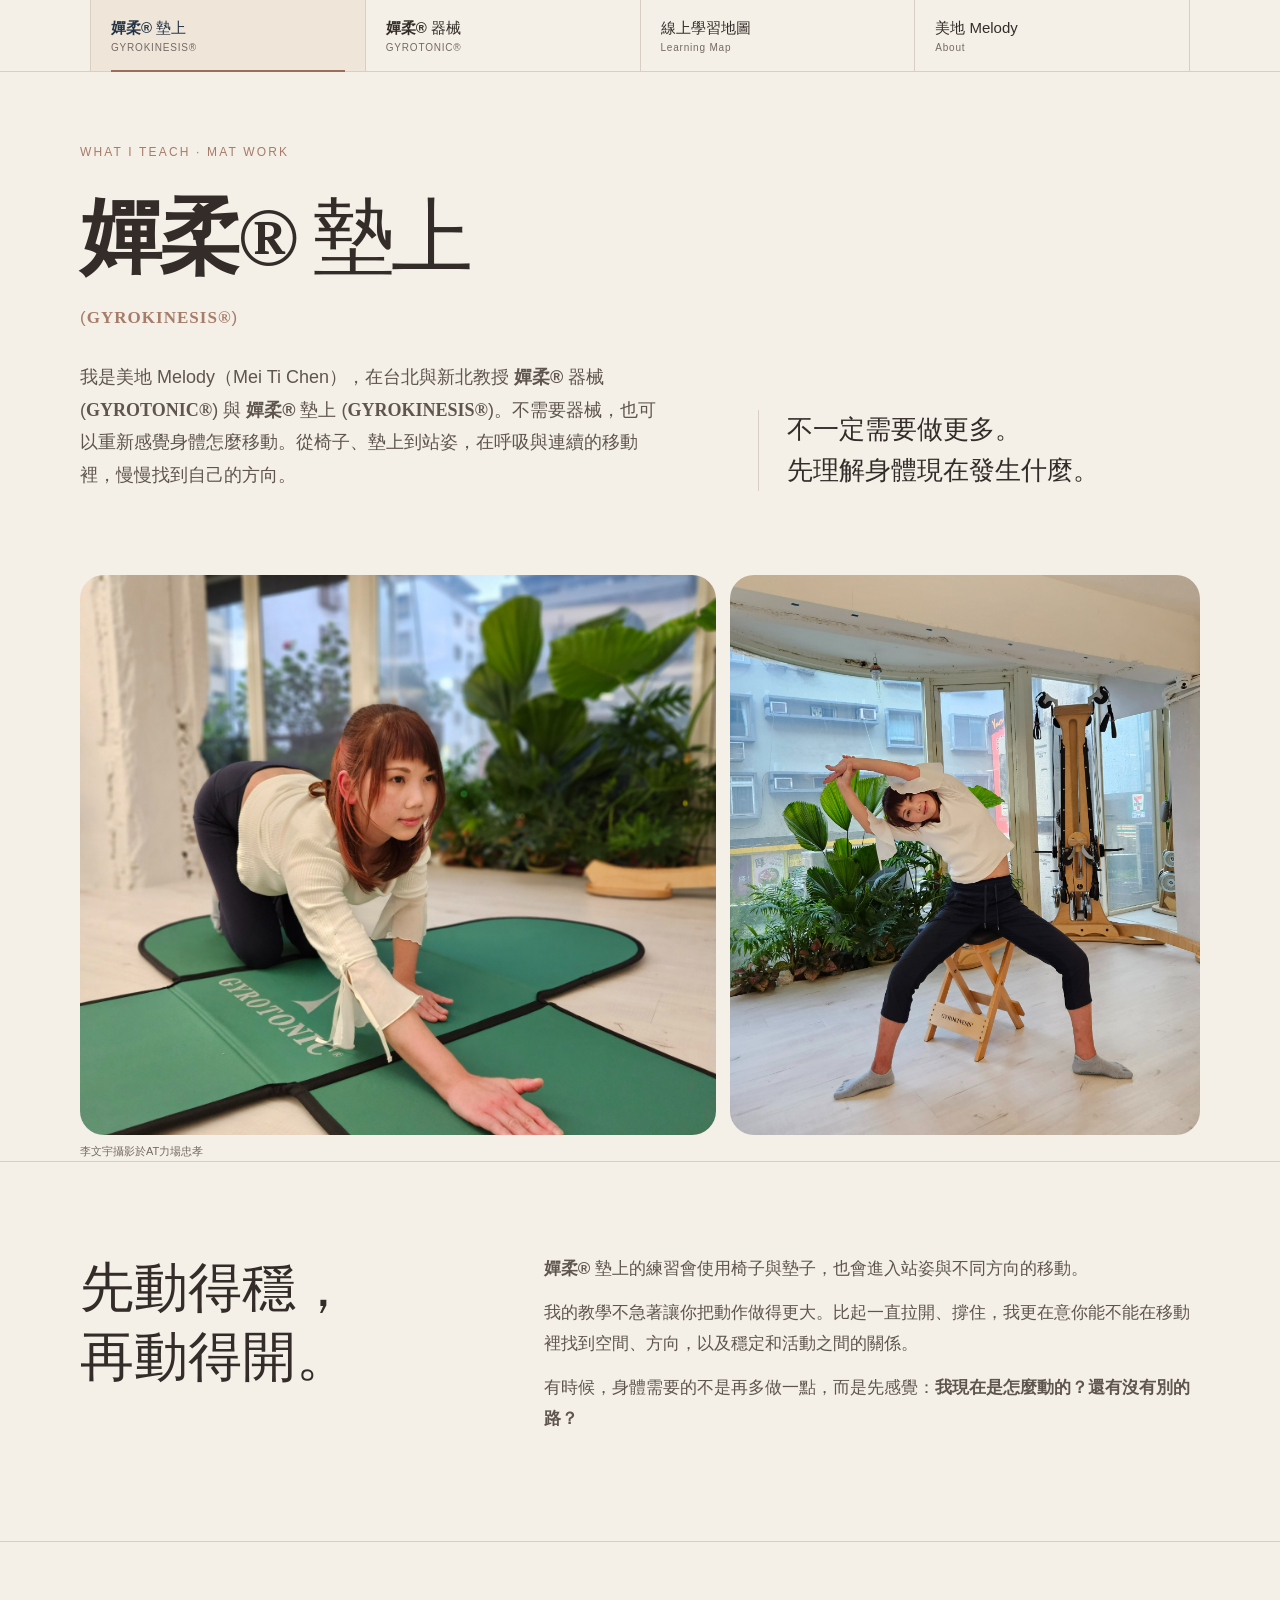
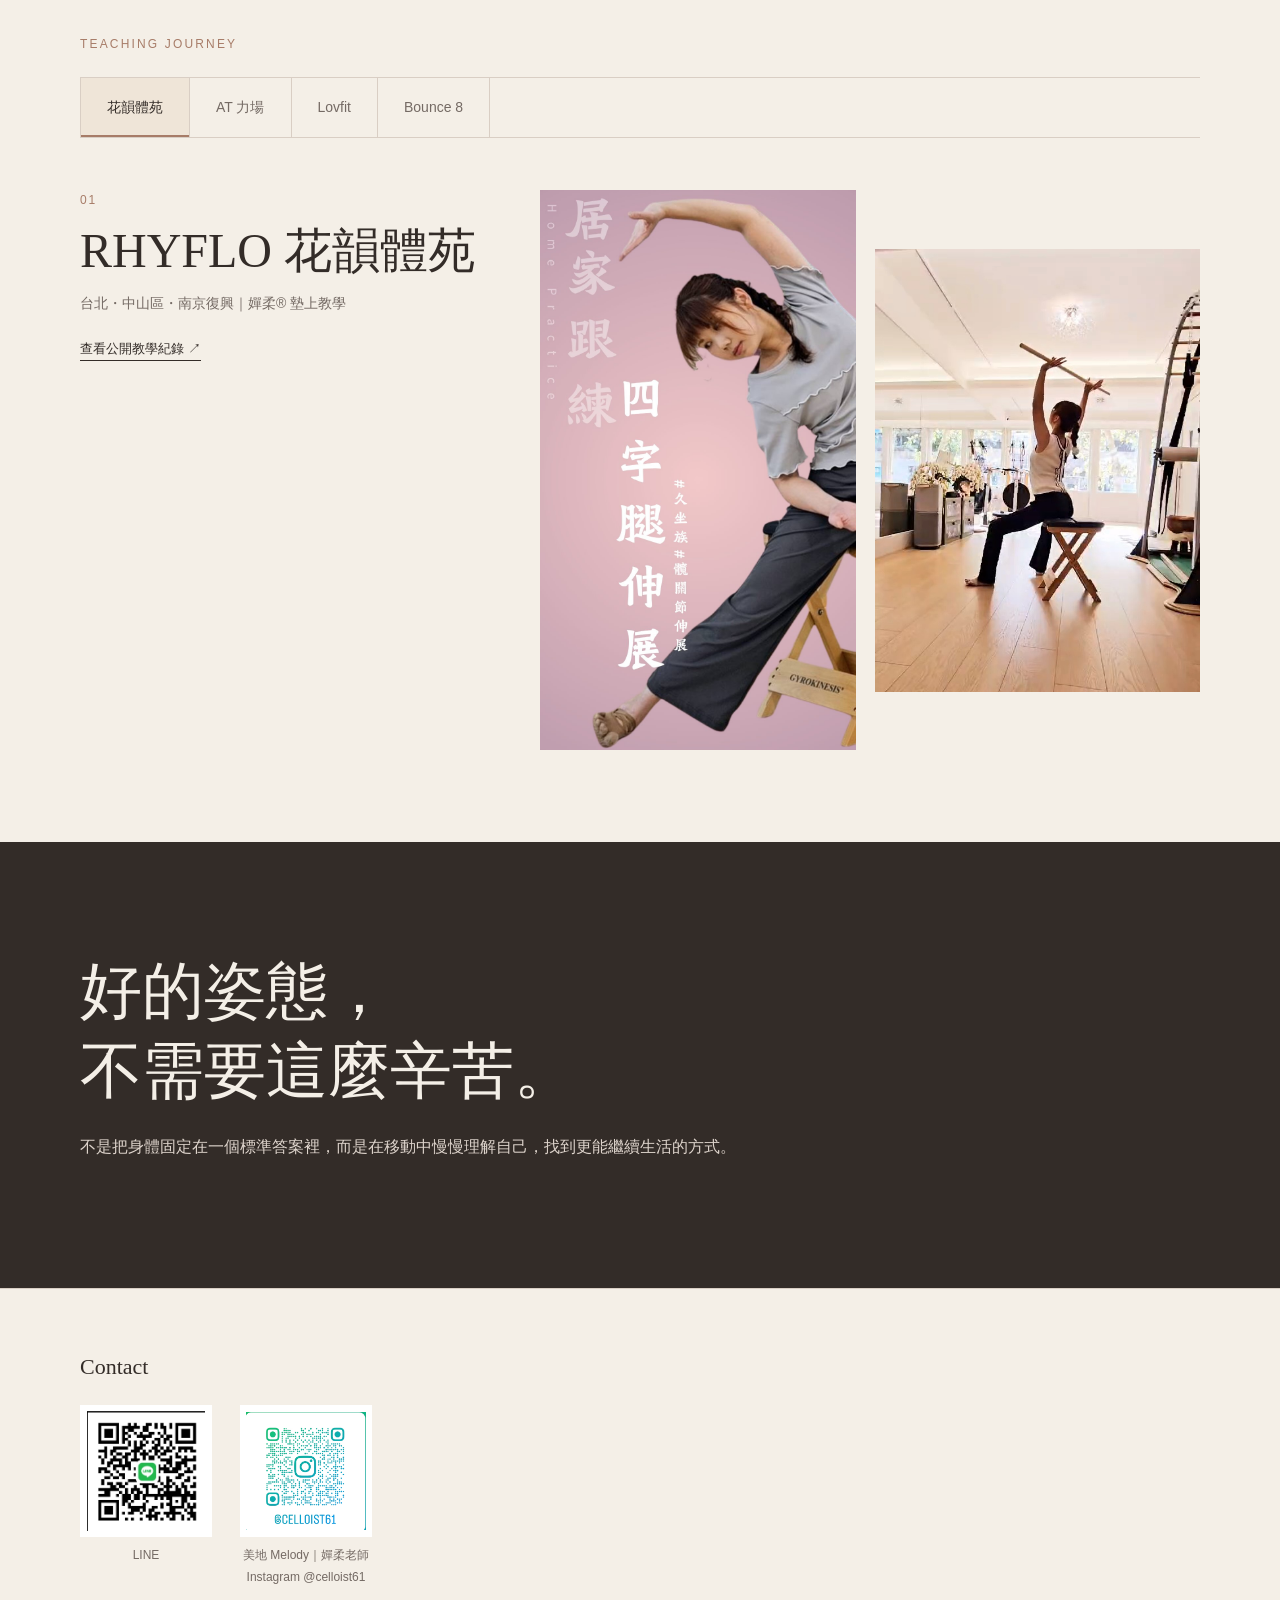
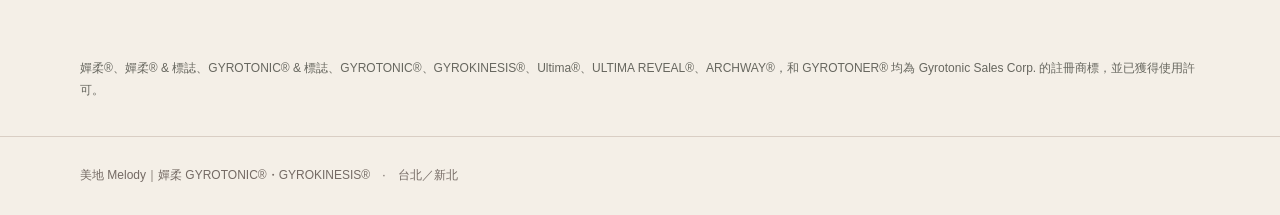
==== commit e492478e: "Update full Taiwan trademark attribution" ====
--- a/index.html
+++ b/index.html
@@ -1 +1 @@
-<!doctype html><html lang="zh-Hant"><head><meta charset="utf-8"><meta name="viewport" content="width=device-width,initial-scale=1"><meta name="google-site-verification" content="MThSLoZWzAhifxnUB_rEgF0tvNt7_HKuzqucP3za8JA" /><title>美地 Melody｜嬋柔 GYROTONIC®・GYROKINESIS®｜台北・新北</title><meta name="description" content="美地 Melody，台北・新北嬋柔老師，教授 GYROTONIC® 與 GYROKINESIS®。從身體現在怎麼動開始，不急著做更多、做更大；先動得穩，再動得開。"><link rel="canonical" href="https://melody-brand-website.vercel.app/"><meta property="og:title" content="美地 Melody｜嬋柔 GYROTONIC®・GYROKINESIS®｜台北・新北"><meta property="og:description" content="美地 Melody，台北・新北嬋柔老師，教授 GYROTONIC® 與 GYROKINESIS®。從身體現在怎麼動開始，不急著做更多、做更大；先動得穩，再動得開。"><meta property="og:type" content="website"><meta property="og:image" content="https://melody-brand-website.vercel.app/assets/hero-gk.jpg"><meta property="og:url" content="https://melody-brand-website.vercel.app/"><meta name="twitter:card" content="summary_large_image"><meta name="twitter:title" content="美地 Melody｜嬋柔 GYROTONIC®・GYROKINESIS®｜台北・新北"><meta name="twitter:description" content="美地 Melody，台北・新北嬋柔老師，教授 GYROTONIC® 與 GYROKINESIS®。從身體現在怎麼動開始，不急著做更多、做更大；先動得穩，再動得開。"><meta name="twitter:image" content="https://melody-brand-website.vercel.app/assets/hero-gk.jpg"><link rel="preload" as="image" href="assets/hero-gk.jpg" fetchpriority="high"><script async src="https://www.googletagmanager.com/gtag/js?id=G-CWCWLN4FJT"></script><script>window.dataLayer=window.dataLayer||[];function gtag(){dataLayer.push(arguments);}gtag('js',new Date());gtag('config','G-CWCWLN4FJT');</script><script type="application/ld+json">{"@context":"https://schema.org","@type":"Person","@id":"https://melody-brand-website.vercel.app/#melody","name":"美地 Melody","alternateName":["Melody","美地","Mei Ti Chen"],"url":"https://melody-brand-website.vercel.app/","sameAs":["https://www.instagram.com/celloist61/","https://www.gyrotonic.com/trainer/21008/"],"jobTitle":"嬋柔老師","knowsAbout":["嬋柔","GYROTONIC®","GYROKINESIS®"],"areaServed":["台北","台北市中山區","南京復興","新北"]}</script><script type="application/ld+json">{"@context":"https://schema.org","@type":"WebSite","@id":"https://melody-brand-website.vercel.app/#website","url":"https://melody-brand-website.vercel.app/","name":"美地 Melody","alternateName":"美地 Melody｜嬋柔 GYROTONIC®・GYROKINESIS®","inLanguage":"zh-Hant","publisher":{"@id":"https://melody-brand-website.vercel.app/#melody"}}</script><style>:root{--paper:#F4EFE7;--ink:#332C28;--muted:#746A64;--line:#D9CEC4;--accent:#A77C68;--white:#fff;--navy:#243447;--brown:#9A6F59;--note:#EFE5D8}*{box-sizing:border-box}html{scroll-behavior:smooth}body{margin:0;background:var(--paper);color:var(--ink);font-family:"Noto Sans TC","PingFang TC","Microsoft JhengHei",sans-serif;line-height:1.8}h1,h2,h3{font-family:"Noto Serif TC","Songti TC","PMingLiU",serif;font-weight:500;line-height:1.28;margin:0}a{color:inherit}.tm{font-family:"Times New Roman",Times,serif;font-weight:700}.wrap{width:min(1120px,calc(100% - 40px));margin:auto}.kicker{font-size:12px;letter-spacing:.18em;color:var(--accent);margin-bottom:22px}.hero{padding:70px 0 84px;display:grid;grid-template-columns:1.15fr .85fr;gap:80px;align-items:end}.hero h1{font-size:clamp(48px,7vw,82px);letter-spacing:-.04em}.hero .en{font-size:17px;letter-spacing:.06em;color:var(--accent);margin-top:12px}.hero p{font-size:18px;color:#5E554F;max-width:590px;margin:28px 0 0}.sidequote{border-left:1px solid var(--line);padding-left:28px;font-family:"Noto Serif TC",serif;font-size:26px;line-height:1.55}.section{padding:92px 0;border-top:1px solid var(--line)}.intro{display:grid;grid-template-columns:.75fr 1.25fr;gap:70px}.intro h2{font-size:clamp(34px,4.5vw,54px)}.intro p{font-size:17px;color:#5E554F;margin:0 0 14px}.place{display:grid;grid-template-columns:.38fr .62fr;gap:48px;align-items:start}.num{font-size:12px;letter-spacing:.16em;color:var(--accent)}.place h2{font-size:clamp(32px,4vw,48px);margin:8px 0 10px}.meta{color:var(--muted);font-size:14px}.proof{display:inline-block;margin-top:20px;font-size:13px;text-decoration:none;border-bottom:1px solid var(--ink)}.media-link{min-height:220px;border:1px solid var(--line);display:flex;flex-direction:column;justify-content:center;padding:36px;background:rgba(255,255,255,.25)}.media-link p{margin:0 0 8px;color:#5E554F}.teaching-photos{display:grid;grid-template-columns:1fr 1fr;gap:12px}.teaching-photos img{width:100%;height:420px;object-fit:cover;display:block}.photo-grid{display:grid;grid-template-columns:repeat(3,1fr);gap:12px;margin-top:12px}.photo-grid img{width:100%;height:300px;object-fit:cover;display:block}.rhyflo-pair{display:grid;grid-template-columns:1fr 1fr;gap:14px;align-items:center}.rhyflo-pair img{width:100%;height:560px;object-fit:contain;display:block}.journey-tabs{display:flex;border-top:1px solid var(--line);border-bottom:1px solid var(--line);margin:0 0 52px;overflow-x:auto}.journey-tab{appearance:none;border:0;border-right:1px solid var(--line);background:transparent;color:var(--muted);font:inherit;font-size:14px;padding:17px 26px;cursor:pointer;white-space:nowrap}.journey-tab:first-child{border-left:1px solid var(--line)}.journey-tab[aria-selected="true"]{background:var(--note);color:var(--ink);box-shadow:inset 0 -2px 0 var(--accent)}.journey-panel[hidden]{display:none}.closing{padding:110px 0;background:#332C28;color:#F4EFE7}.closing h2{font-size:clamp(38px,5vw,62px);max-width:850px}.closing p{max-width:670px;color:#DED4CC;margin-top:22px}.contact{padding:64px 0 46px;border-top:1px solid var(--line)}.contact h2{font-size:22px;margin-bottom:24px}.qr-row{display:flex;gap:28px;align-items:flex-start}.qr-item{font-size:12px;color:var(--muted);text-align:center}.qr-item img{display:block;width:132px;height:132px;object-fit:contain;background:#fff;padding:6px;margin-bottom:8px}.note{padding:24px 0 35px;font-size:12px;color:#67675f}.promo-grid{display:grid;grid-template-columns:1.15fr .85fr;gap:14px}.promo-grid img{width:100%;height:560px;object-fit:cover;border-radius:24px}.photo-credit{font-size:11px;font-weight:400;line-height:1.6;color:var(--muted);margin-top:8px;text-align:left}.site-nav{height:auto;display:block;border-bottom:1px solid var(--line)}.site-nav-inner{width:min(1100px,calc(100% - 48px));margin:auto;display:flex;align-items:stretch}.site-nav a{flex:1;display:block;text-decoration:none;padding:18px 20px 16px;border-right:1px solid var(--line);position:relative}.site-nav a:first-child{border-left:1px solid var(--line)}.site-nav .nav-cn{display:block;font-size:15px;font-weight:500;line-height:1.35}.site-nav .nav-en{display:block;margin-top:3px;font-size:10px;letter-spacing:.08em;color:var(--muted);line-height:1.4}.site-nav a.active{background:var(--note);color:var(--navy)}.site-nav a.active:after{content:"";position:absolute;left:20px;right:20px;bottom:-1px;height:2px;background:var(--brown)}@media(max-width:800px){.wrap{width:calc(100% - 36px)}.hero,.intro,.place{grid-template-columns:1fr}.hero{padding:42px 0 54px;gap:28px}.kicker{margin-bottom:14px}.hero h1{font-size:52px;line-height:1.2}.hero .en{font-size:16px;margin-top:7px}.hero p{font-size:16px;line-height:1.85;margin-top:22px}.sidequote{font-size:23px;line-height:1.55;margin-top:2px;padding-left:20px}.promo-grid{grid-template-columns:1fr;gap:12px}.promo-grid img{height:auto;border-radius:14px}.section{padding:64px 0}.intro{gap:26px}.intro h2{font-size:38px;line-height:1.3}.intro p{font-size:16px;line-height:1.85}.place{gap:24px}.place h2{font-size:38px;line-height:1.25}.proof{min-height:44px;padding:10px 0;margin-top:10px}.media-link{min-height:0;padding:24px}.teaching-photos,.photo-grid,.rhyflo-pair{grid-template-columns:1fr;gap:12px}.teaching-photos img,.photo-grid img,.rhyflo-pair img{width:100%;height:auto;object-fit:contain}.photo-grid{margin-top:0}.journey-tabs{margin-bottom:34px}.journey-tab{padding:14px 18px;font-size:13px}.closing{padding:72px 0}.closing h2{font-size:40px;line-height:1.3}.closing p{font-size:15px;line-height:1.85;margin-top:18px}.contact{padding:48px 0 36px}.qr-row{gap:18px;flex-wrap:wrap}.qr-item img{width:116px;height:116px}.note{padding:20px 0 28px;line-height:1.7}.site-nav-inner{width:100%;overflow-x:auto}.site-nav a{flex:0 0 25%;min-width:112px;padding:13px 10px 11px;text-align:center}.site-nav a:first-child{border-left:0}.site-nav a:last-child{border-right:0}.site-nav .nav-cn{font-size:13px;white-space:nowrap}.site-nav .nav-en{font-size:9px;letter-spacing:.03em;white-space:nowrap}.site-nav a.active:after{left:10px;right:10px}}</style></head><body><nav class="site-nav" aria-label="主要頁面"><div class="site-nav-inner"><a class="active" href="index.html" aria-current="page"><span class="nav-cn"><strong>嬋柔®</strong> 墊上</span><span class="nav-en">GYROKINESIS®</span></a><a href="gyrotonic.html"><span class="nav-cn"><strong>嬋柔®</strong> 器械</span><span class="nav-en">GYROTONIC®</span></a><a href="learning-map.html"><span class="nav-cn">線上學習地圖</span><span class="nav-en">Learning Map</span></a><a href="about.html"><span class="nav-cn">美地 Melody</span><span class="nav-en">About</span></a></div></nav><header class="wrap hero"><div><div class="kicker">WHAT I TEACH · MAT WORK</div><h1><strong>嬋柔®</strong> 墊上</h1><div class="en">(<span class="tm">GYROKINESIS®</span>)</div><p>我是美地 Melody（Mei Ti Chen），在台北與新北教授 <strong>嬋柔®</strong> 器械 (<span class="tm">GYROTONIC®</span>) 與 <strong>嬋柔®</strong> 墊上 (<span class="tm">GYROKINESIS®</span>)。不需要器械，也可以重新感覺身體怎麼移動。從椅子、墊上到站姿，在呼吸與連續的移動裡，慢慢找到自己的方向。</p></div><div class="sidequote">不一定需要做更多。<br>先理解身體現在發生什麼。</div></header><section class="wrap" style="padding-top:0"><div class="promo-grid"><img src="assets/hero-gk.jpg" alt="美地 Melody 示範 GYROKINESIS 嬋柔® 墊上動作"><img src="assets/gk-chair.jpg" alt="美地 Melody 示範 GYROKINESIS 椅子動作"></div><div class="photo-credit">李文宇攝影於AT力場忠孝</div></section><section class="section"><div class="wrap intro"><h2>先動得穩，<br>再動得開。</h2><div><p><strong>嬋柔®</strong> 墊上的練習會使用椅子與墊子，也會進入站姿與不同方向的移動。</p><p>我的教學不急著讓你把動作做得更大。比起一直拉開、撐住，我更在意你能不能在移動裡找到空間、方向，以及穩定和活動之間的關係。</p><p>有時候，身體需要的不是再多做一點，而是先感覺：<strong>我現在是怎麼動的？還有沒有別的路？</strong></p></div></div></section><section class="section"><div class="wrap"><div class="kicker">TEACHING JOURNEY</div><div class="journey-tabs" role="tablist" aria-label="教學場域"><button class="journey-tab" role="tab" aria-selected="true" aria-controls="panel-rhyflo" id="tab-rhyflo">花韻體苑</button><button class="journey-tab" role="tab" aria-selected="false" aria-controls="panel-at" id="tab-at">AT 力場</button><button class="journey-tab" role="tab" aria-selected="false" aria-controls="panel-lovfit" id="tab-lovfit">Lovfit</button><button class="journey-tab" role="tab" aria-selected="false" aria-controls="panel-bounce" id="tab-bounce">Bounce 8</button></div><div id="panel-rhyflo" class="journey-panel place" role="tabpanel" aria-labelledby="tab-rhyflo"><div><div class="num">01</div><h2>RHYFLO 花韻體苑</h2><div class="meta">台北・中山區・南京復興｜嬋柔® 墊上教學</div><a class="proof" href="https://www.facebook.com/share/v/1JUZXW8fji/" target="_blank" rel="noopener">查看公開教學紀錄 ↗</a></div><div class="teaching-photos rhyflo-pair"><img src="assets/rhyflo-gk (1).jpg" alt="美地 Melody RHYFLO 花韻體苑 GYROKINESIS 嬋柔® 墊上練習"><img src="assets/rhyflo-gk-02.jpg" alt="美地 Melody 在 RHYFLO 花韻體苑帶領 GYROKINESIS 嬋柔® 墊上教學"></div></div><div id="panel-at" class="journey-panel place" role="tabpanel" aria-labelledby="tab-at" hidden><div><div class="num">02</div><h2>AT 力場</h2><div class="meta">台北｜嬋柔® 墊上團體教學</div><p class="meta">從椅子到墊上，帶著學生在不同位置裡探索移動。</p></div><div class="photo-grid"><img src="assets/AT_GK_01.jpg" alt="美地 Melody 在 AT 力場帶領嬋柔® 墊上課程"><img src="assets/AT_GK_03.jpg" alt="AT 力場椅子與嬋柔® 墊上練習"><img src="assets/AT_GK_05.jpg" alt="AT 力場嬋柔® 墊上教學現場"></div></div><div id="panel-lovfit" class="journey-panel place" role="tabpanel" aria-labelledby="tab-lovfit" hidden><div><div class="num">03</div><h2>Lovfit</h2><div class="meta">新北・板橋｜嬋柔® 墊上教學</div><a class="proof" href="https://www.facebook.com/share/r/18ch3yFkik/" target="_blank" rel="noopener">查看公開教學紀錄 ↗</a></div><div class="teaching-photos"><img src="assets/lovefit-01.jpg" alt="美地 Melody 在新北板橋 Lovfit 帶領嬋柔® 墊上 GYROKINESIS 團體課程"><img src="assets/lovefit-02.jpg" alt="Lovfit 嬋柔® 墊上 GYROKINESIS 椅子團體教學現場"></div></div><div id="panel-bounce" class="journey-panel place" role="tabpanel" aria-labelledby="tab-bounce" hidden><div><div class="num">04</div><h2>Bounce 8</h2><div class="meta">台北・天母｜嬋柔® 墊上教學</div><a class="proof" href="https://www.facebook.com/share/v/1MPd2FnZBK/" target="_blank" rel="noopener">查看公開教學紀錄 ↗</a></div><div class="media-link"><p>台北天母的嬋柔® 墊上教學紀錄</p><a class="proof" href="https://www.facebook.com/share/v/1MPd2FnZBK/" target="_blank" rel="noopener">Facebook 影片 ↗</a></div></div></div></section><section class="closing"><div class="wrap"><h2>好的姿態，<br>不需要這麼辛苦。</h2><p>不是把身體固定在一個標準答案裡，而是在移動中慢慢理解自己，找到更能繼續生活的方式。</p></div></section><section class="contact"><div class="wrap"><h2>Contact</h2><div class="qr-row"><div class="qr-item"><img src="assets/line-qr.jpg" alt="美地 Melody LINE QR Code">LINE</div><div class="qr-item"><img src="assets/instagram-qr.jpg" alt="美地 Melody 嬋柔老師 Instagram @celloist61 QR Code">美地 Melody｜嬋柔老師<br>Instagram @celloist61</div></div></div></section><div class="note"><div class="wrap">GYROTONIC® 與 GYROKINESIS® 為 GYROTONIC Sales Corp. 的註冊商標。</div></div><footer style="border-top:1px solid var(--line);padding:28px 0;font-size:12px;color:var(--muted)"><div class="wrap">美地 Melody｜嬋柔 GYROTONIC®・GYROKINESIS®　·　台北／新北</div></footer><script>const tabs=[...document.querySelectorAll('.journey-tab')],panels=[...document.querySelectorAll('.journey-panel')];tabs.forEach(t=>t.addEventListener('click',()=>{tabs.forEach(x=>x.setAttribute('aria-selected','false'));panels.forEach(p=>p.hidden=true);t.setAttribute('aria-selected','true');document.getElementById(t.getAttribute('aria-controls')).hidden=false;}));</script></body></html>+<!doctype html><html lang="zh-Hant"><head><meta charset="utf-8"><meta name="viewport" content="width=device-width,initial-scale=1"><meta name="google-site-verification" content="MThSLoZWzAhifxnUB_rEgF0tvNt7_HKuzqucP3za8JA" /><title>美地 Melody｜嬋柔® 器械 (GYROTONIC®)・嬋柔® 墊上 (GYROKINESIS®)｜台北・新北</title><meta name="description" content="美地 Melody，台北・新北嬋柔老師，教授嬋柔® 器械 (GYROTONIC®) 與嬋柔® 墊上 (GYROKINESIS®)。從身體現在怎麼動開始，不急著做更多、做更大；先動得穩，再動得開。"><link rel="canonical" href="https://melody-brand-website.vercel.app/"><meta property="og:title" content="美地 Melody｜嬋柔® 器械 (GYROTONIC®)・嬋柔® 墊上 (GYROKINESIS®)｜台北・新北"><meta property="og:description" content="美地 Melody，台北・新北嬋柔老師，教授嬋柔® 器械 (GYROTONIC®) 與嬋柔® 墊上 (GYROKINESIS®)。從身體現在怎麼動開始，不急著做更多、做更大；先動得穩，再動得開。"><meta property="og:type" content="website"><meta property="og:image" content="https://melody-brand-website.vercel.app/assets/hero-gk.jpg"><meta property="og:url" content="https://melody-brand-website.vercel.app/"><meta name="twitter:card" content="summary_large_image"><meta name="twitter:title" content="美地 Melody｜嬋柔® 器械 (GYROTONIC®)・嬋柔® 墊上 (GYROKINESIS®)｜台北・新北"><meta name="twitter:description" content="美地 Melody，台北・新北嬋柔老師，教授嬋柔® 器械 (GYROTONIC®) 與嬋柔® 墊上 (GYROKINESIS®)。從身體現在怎麼動開始，不急著做更多、做更大；先動得穩，再動得開。"><meta name="twitter:image" content="https://melody-brand-website.vercel.app/assets/hero-gk.jpg"><link rel="preload" as="image" href="assets/hero-gk.jpg" fetchpriority="high"><script async src="https://www.googletagmanager.com/gtag/js?id=G-CWCWLN4FJT"></script><script>window.dataLayer=window.dataLayer||[];function gtag(){dataLayer.push(arguments);}gtag('js',new Date());gtag('config','G-CWCWLN4FJT');</script><script type="application/ld+json">{"@context":"https://schema.org","@type":"Person","@id":"https://melody-brand-website.vercel.app/#melody","name":"美地 Melody","alternateName":["Melody","美地","Mei Ti Chen"],"url":"https://melody-brand-website.vercel.app/","sameAs":["https://www.instagram.com/celloist61/","https://www.gyrotonic.com/trainer/21008/"],"jobTitle":"嬋柔老師","knowsAbout":["嬋柔","GYROTONIC®","GYROKINESIS®"],"areaServed":["台北","台北市中山區","南京復興","新北"]}</script><script type="application/ld+json">{"@context":"https://schema.org","@type":"WebSite","@id":"https://melody-brand-website.vercel.app/#website","url":"https://melody-brand-website.vercel.app/","name":"美地 Melody","alternateName":"美地 Melody｜嬋柔 GYROTONIC®・GYROKINESIS®","inLanguage":"zh-Hant","publisher":{"@id":"https://melody-brand-website.vercel.app/#melody"}}</script><style>:root{--paper:#F4EFE7;--ink:#332C28;--muted:#746A64;--line:#D9CEC4;--accent:#A77C68;--white:#fff;--navy:#243447;--brown:#9A6F59;--note:#EFE5D8}*{box-sizing:border-box}html{scroll-behavior:smooth}body{margin:0;background:var(--paper);color:var(--ink);font-family:"Noto Sans TC","PingFang TC","Microsoft JhengHei",sans-serif;line-height:1.8}h1,h2,h3{font-family:"Noto Serif TC","Songti TC","PMingLiU",serif;font-weight:500;line-height:1.28;margin:0}a{color:inherit}.tm{font-family:"Times New Roman",Times,serif;font-weight:700}.wrap{width:min(1120px,calc(100% - 40px));margin:auto}.kicker{font-size:12px;letter-spacing:.18em;color:var(--accent);margin-bottom:22px}.hero{padding:70px 0 84px;display:grid;grid-template-columns:1.15fr .85fr;gap:80px;align-items:end}.hero h1{font-size:clamp(48px,7vw,82px);letter-spacing:-.04em}.hero .en{font-size:17px;letter-spacing:.06em;color:var(--accent);margin-top:12px}.hero p{font-size:18px;color:#5E554F;max-width:590px;margin:28px 0 0}.sidequote{border-left:1px solid var(--line);padding-left:28px;font-family:"Noto Serif TC",serif;font-size:26px;line-height:1.55}.section{padding:92px 0;border-top:1px solid var(--line)}.intro{display:grid;grid-template-columns:.75fr 1.25fr;gap:70px}.intro h2{font-size:clamp(34px,4.5vw,54px)}.intro p{font-size:17px;color:#5E554F;margin:0 0 14px}.place{display:grid;grid-template-columns:.38fr .62fr;gap:48px;align-items:start}.num{font-size:12px;letter-spacing:.16em;color:var(--accent)}.place h2{font-size:clamp(32px,4vw,48px);margin:8px 0 10px}.meta{color:var(--muted);font-size:14px}.proof{display:inline-block;margin-top:20px;font-size:13px;text-decoration:none;border-bottom:1px solid var(--ink)}.media-link{min-height:220px;border:1px solid var(--line);display:flex;flex-direction:column;justify-content:center;padding:36px;background:rgba(255,255,255,.25)}.media-link p{margin:0 0 8px;color:#5E554F}.teaching-photos{display:grid;grid-template-columns:1fr 1fr;gap:12px}.teaching-photos img{width:100%;height:420px;object-fit:cover;display:block}.photo-grid{display:grid;grid-template-columns:repeat(3,1fr);gap:12px;margin-top:12px}.photo-grid img{width:100%;height:300px;object-fit:cover;display:block}.rhyflo-pair{display:grid;grid-template-columns:1fr 1fr;gap:14px;align-items:center}.rhyflo-pair img{width:100%;height:560px;object-fit:contain;display:block}.journey-tabs{display:flex;border-top:1px solid var(--line);border-bottom:1px solid var(--line);margin:0 0 52px;overflow-x:auto}.journey-tab{appearance:none;border:0;border-right:1px solid var(--line);background:transparent;color:var(--muted);font:inherit;font-size:14px;padding:17px 26px;cursor:pointer;white-space:nowrap}.journey-tab:first-child{border-left:1px solid var(--line)}.journey-tab[aria-selected="true"]{background:var(--note);color:var(--ink);box-shadow:inset 0 -2px 0 var(--accent)}.journey-panel[hidden]{display:none}.closing{padding:110px 0;background:#332C28;color:#F4EFE7}.closing h2{font-size:clamp(38px,5vw,62px);max-width:850px}.closing p{max-width:670px;color:#DED4CC;margin-top:22px}.contact{padding:64px 0 46px;border-top:1px solid var(--line)}.contact h2{font-size:22px;margin-bottom:24px}.qr-row{display:flex;gap:28px;align-items:flex-start}.qr-item{font-size:12px;color:var(--muted);text-align:center}.qr-item img{display:block;width:132px;height:132px;object-fit:contain;background:#fff;padding:6px;margin-bottom:8px}.note{padding:24px 0 35px;font-size:12px;color:#67675f}.promo-grid{display:grid;grid-template-columns:1.15fr .85fr;gap:14px}.promo-grid img{width:100%;height:560px;object-fit:cover;border-radius:24px}.photo-credit{font-size:11px;font-weight:400;line-height:1.6;color:var(--muted);margin-top:8px;text-align:left}.site-nav{height:auto;display:block;border-bottom:1px solid var(--line)}.site-nav-inner{width:min(1100px,calc(100% - 48px));margin:auto;display:flex;align-items:stretch}.site-nav a{flex:1;display:block;text-decoration:none;padding:18px 20px 16px;border-right:1px solid var(--line);position:relative}.site-nav a:first-child{border-left:1px solid var(--line)}.site-nav .nav-cn{display:block;font-size:15px;font-weight:500;line-height:1.35}.site-nav .nav-en{display:block;margin-top:3px;font-size:10px;letter-spacing:.08em;color:var(--muted);line-height:1.4}.site-nav a.active{background:var(--note);color:var(--navy)}.site-nav a.active:after{content:"";position:absolute;left:20px;right:20px;bottom:-1px;height:2px;background:var(--brown)}@media(max-width:800px){.wrap{width:calc(100% - 36px)}.hero,.intro,.place{grid-template-columns:1fr}.hero{padding:42px 0 54px;gap:28px}.kicker{margin-bottom:14px}.hero h1{font-size:52px;line-height:1.2}.hero .en{font-size:16px;margin-top:7px}.hero p{font-size:16px;line-height:1.85;margin-top:22px}.sidequote{font-size:23px;line-height:1.55;margin-top:2px;padding-left:20px}.promo-grid{grid-template-columns:1fr;gap:12px}.promo-grid img{height:auto;border-radius:14px}.section{padding:64px 0}.intro{gap:26px}.intro h2{font-size:38px;line-height:1.3}.intro p{font-size:16px;line-height:1.85}.place{gap:24px}.place h2{font-size:38px;line-height:1.25}.proof{min-height:44px;padding:10px 0;margin-top:10px}.media-link{min-height:0;padding:24px}.teaching-photos,.photo-grid,.rhyflo-pair{grid-template-columns:1fr;gap:12px}.teaching-photos img,.photo-grid img,.rhyflo-pair img{width:100%;height:auto;object-fit:contain}.photo-grid{margin-top:0}.journey-tabs{margin-bottom:34px}.journey-tab{padding:14px 18px;font-size:13px}.closing{padding:72px 0}.closing h2{font-size:40px;line-height:1.3}.closing p{font-size:15px;line-height:1.85;margin-top:18px}.contact{padding:48px 0 36px}.qr-row{gap:18px;flex-wrap:wrap}.qr-item img{width:116px;height:116px}.note{padding:20px 0 28px;line-height:1.7}.site-nav-inner{width:100%;overflow-x:auto}.site-nav a{flex:0 0 25%;min-width:112px;padding:13px 10px 11px;text-align:center}.site-nav a:first-child{border-left:0}.site-nav a:last-child{border-right:0}.site-nav .nav-cn{font-size:13px;white-space:nowrap}.site-nav .nav-en{font-size:9px;letter-spacing:.03em;white-space:nowrap}.site-nav a.active:after{left:10px;right:10px}}</style></head><body><nav class="site-nav" aria-label="主要頁面"><div class="site-nav-inner"><a class="active" href="index.html" aria-current="page"><span class="nav-cn"><strong>嬋柔®</strong> 墊上</span><span class="nav-en">GYROKINESIS®</span></a><a href="gyrotonic.html"><span class="nav-cn"><strong>嬋柔®</strong> 器械</span><span class="nav-en">GYROTONIC®</span></a><a href="learning-map.html"><span class="nav-cn">線上學習地圖</span><span class="nav-en">Learning Map</span></a><a href="about.html"><span class="nav-cn">美地 Melody</span><span class="nav-en">About</span></a></div></nav><header class="wrap hero"><div><div class="kicker">WHAT I TEACH · MAT WORK</div><h1><strong>嬋柔®</strong> 墊上</h1><div class="en">(<span class="tm">GYROKINESIS®</span>)</div><p>我是美地 Melody（Mei Ti Chen），在台北與新北教授 <strong>嬋柔®</strong> 器械 (<span class="tm">GYROTONIC®</span>) 與 <strong>嬋柔®</strong> 墊上 (<span class="tm">GYROKINESIS®</span>)。不需要器械，也可以重新感覺身體怎麼移動。從椅子、墊上到站姿，在呼吸與連續的移動裡，慢慢找到自己的方向。</p></div><div class="sidequote">不一定需要做更多。<br>先理解身體現在發生什麼。</div></header><section class="wrap" style="padding-top:0"><div class="promo-grid"><img src="assets/hero-gk.jpg" alt="美地 Melody 示範 GYROKINESIS 嬋柔® 墊上動作"><img src="assets/gk-chair.jpg" alt="美地 Melody 示範 GYROKINESIS 椅子動作"></div><div class="photo-credit">李文宇攝影於AT力場忠孝</div></section><section class="section"><div class="wrap intro"><h2>先動得穩，<br>再動得開。</h2><div><p><strong>嬋柔®</strong> 墊上的練習會使用椅子與墊子，也會進入站姿與不同方向的移動。</p><p>我的教學不急著讓你把動作做得更大。比起一直拉開、撐住，我更在意你能不能在移動裡找到空間、方向，以及穩定和活動之間的關係。</p><p>有時候，身體需要的不是再多做一點，而是先感覺：<strong>我現在是怎麼動的？還有沒有別的路？</strong></p></div></div></section><section class="section"><div class="wrap"><div class="kicker">TEACHING JOURNEY</div><div class="journey-tabs" role="tablist" aria-label="教學場域"><button class="journey-tab" role="tab" aria-selected="true" aria-controls="panel-rhyflo" id="tab-rhyflo">花韻體苑</button><button class="journey-tab" role="tab" aria-selected="false" aria-controls="panel-at" id="tab-at">AT 力場</button><button class="journey-tab" role="tab" aria-selected="false" aria-controls="panel-lovfit" id="tab-lovfit">Lovfit</button><button class="journey-tab" role="tab" aria-selected="false" aria-controls="panel-bounce" id="tab-bounce">Bounce 8</button></div><div id="panel-rhyflo" class="journey-panel place" role="tabpanel" aria-labelledby="tab-rhyflo"><div><div class="num">01</div><h2>RHYFLO 花韻體苑</h2><div class="meta">台北・中山區・南京復興｜嬋柔® 墊上教學</div><a class="proof" href="https://www.facebook.com/share/v/1JUZXW8fji/" target="_blank" rel="noopener">查看公開教學紀錄 ↗</a></div><div class="teaching-photos rhyflo-pair"><img src="assets/rhyflo-gk (1).jpg" alt="美地 Melody RHYFLO 花韻體苑 GYROKINESIS 嬋柔® 墊上練習"><img src="assets/rhyflo-gk-02.jpg" alt="美地 Melody 在 RHYFLO 花韻體苑帶領 GYROKINESIS 嬋柔® 墊上教學"></div></div><div id="panel-at" class="journey-panel place" role="tabpanel" aria-labelledby="tab-at" hidden><div><div class="num">02</div><h2>AT 力場</h2><div class="meta">台北｜嬋柔® 墊上團體教學</div><p class="meta">從椅子到墊上，帶著學生在不同位置裡探索移動。</p></div><div class="photo-grid"><img src="assets/AT_GK_01.jpg" alt="美地 Melody 在 AT 力場帶領嬋柔® 墊上課程"><img src="assets/AT_GK_03.jpg" alt="AT 力場椅子與嬋柔® 墊上練習"><img src="assets/AT_GK_05.jpg" alt="AT 力場嬋柔® 墊上教學現場"></div></div><div id="panel-lovfit" class="journey-panel place" role="tabpanel" aria-labelledby="tab-lovfit" hidden><div><div class="num">03</div><h2>Lovfit</h2><div class="meta">新北・板橋｜嬋柔® 墊上教學</div><a class="proof" href="https://www.facebook.com/share/r/18ch3yFkik/" target="_blank" rel="noopener">查看公開教學紀錄 ↗</a></div><div class="teaching-photos"><img src="assets/lovefit-01.jpg" alt="美地 Melody 在新北板橋 Lovfit 帶領嬋柔® 墊上 GYROKINESIS 團體課程"><img src="assets/lovefit-02.jpg" alt="Lovfit 嬋柔® 墊上 GYROKINESIS 椅子團體教學現場"></div></div><div id="panel-bounce" class="journey-panel place" role="tabpanel" aria-labelledby="tab-bounce" hidden><div><div class="num">04</div><h2>Bounce 8</h2><div class="meta">台北・天母｜嬋柔® 墊上教學</div><a class="proof" href="https://www.facebook.com/share/v/1MPd2FnZBK/" target="_blank" rel="noopener">查看公開教學紀錄 ↗</a></div><div class="media-link"><p>台北天母的嬋柔® 墊上教學紀錄</p><a class="proof" href="https://www.facebook.com/share/v/1MPd2FnZBK/" target="_blank" rel="noopener">Facebook 影片 ↗</a></div></div></div></section><section class="closing"><div class="wrap"><h2>好的姿態，<br>不需要這麼辛苦。</h2><p>不是把身體固定在一個標準答案裡，而是在移動中慢慢理解自己，找到更能繼續生活的方式。</p></div></section><section class="contact"><div class="wrap"><h2>Contact</h2><div class="qr-row"><div class="qr-item"><img src="assets/line-qr.jpg" alt="美地 Melody LINE QR Code">LINE</div><div class="qr-item"><img src="assets/instagram-qr.jpg" alt="美地 Melody 嬋柔老師 Instagram @celloist61 QR Code">美地 Melody｜嬋柔老師<br>Instagram @celloist61</div></div></div></section><div class="note"><div class="wrap">嬋柔®、嬋柔® & 標誌、GYROTONIC® & 標誌、GYROTONIC®、GYROKINESIS®、Ultima®、ULTIMA REVEAL®、ARCHWAY®，和 GYROTONER® 均為 Gyrotonic Sales Corp. 的註冊商標，並已獲得使用許可。</div></div><footer style="border-top:1px solid var(--line);padding:28px 0;font-size:12px;color:var(--muted)"><div class="wrap">美地 Melody｜嬋柔 GYROTONIC®・GYROKINESIS®　·　台北／新北</div></footer><script>const tabs=[...document.querySelectorAll('.journey-tab')],panels=[...document.querySelectorAll('.journey-panel')];tabs.forEach(t=>t.addEventListener('click',()=>{tabs.forEach(x=>x.setAttribute('aria-selected','false'));panels.forEach(p=>p.hidden=true);t.setAttribute('aria-selected','true');document.getElementById(t.getAttribute('aria-controls')).hidden=false;}));</script></body></html>
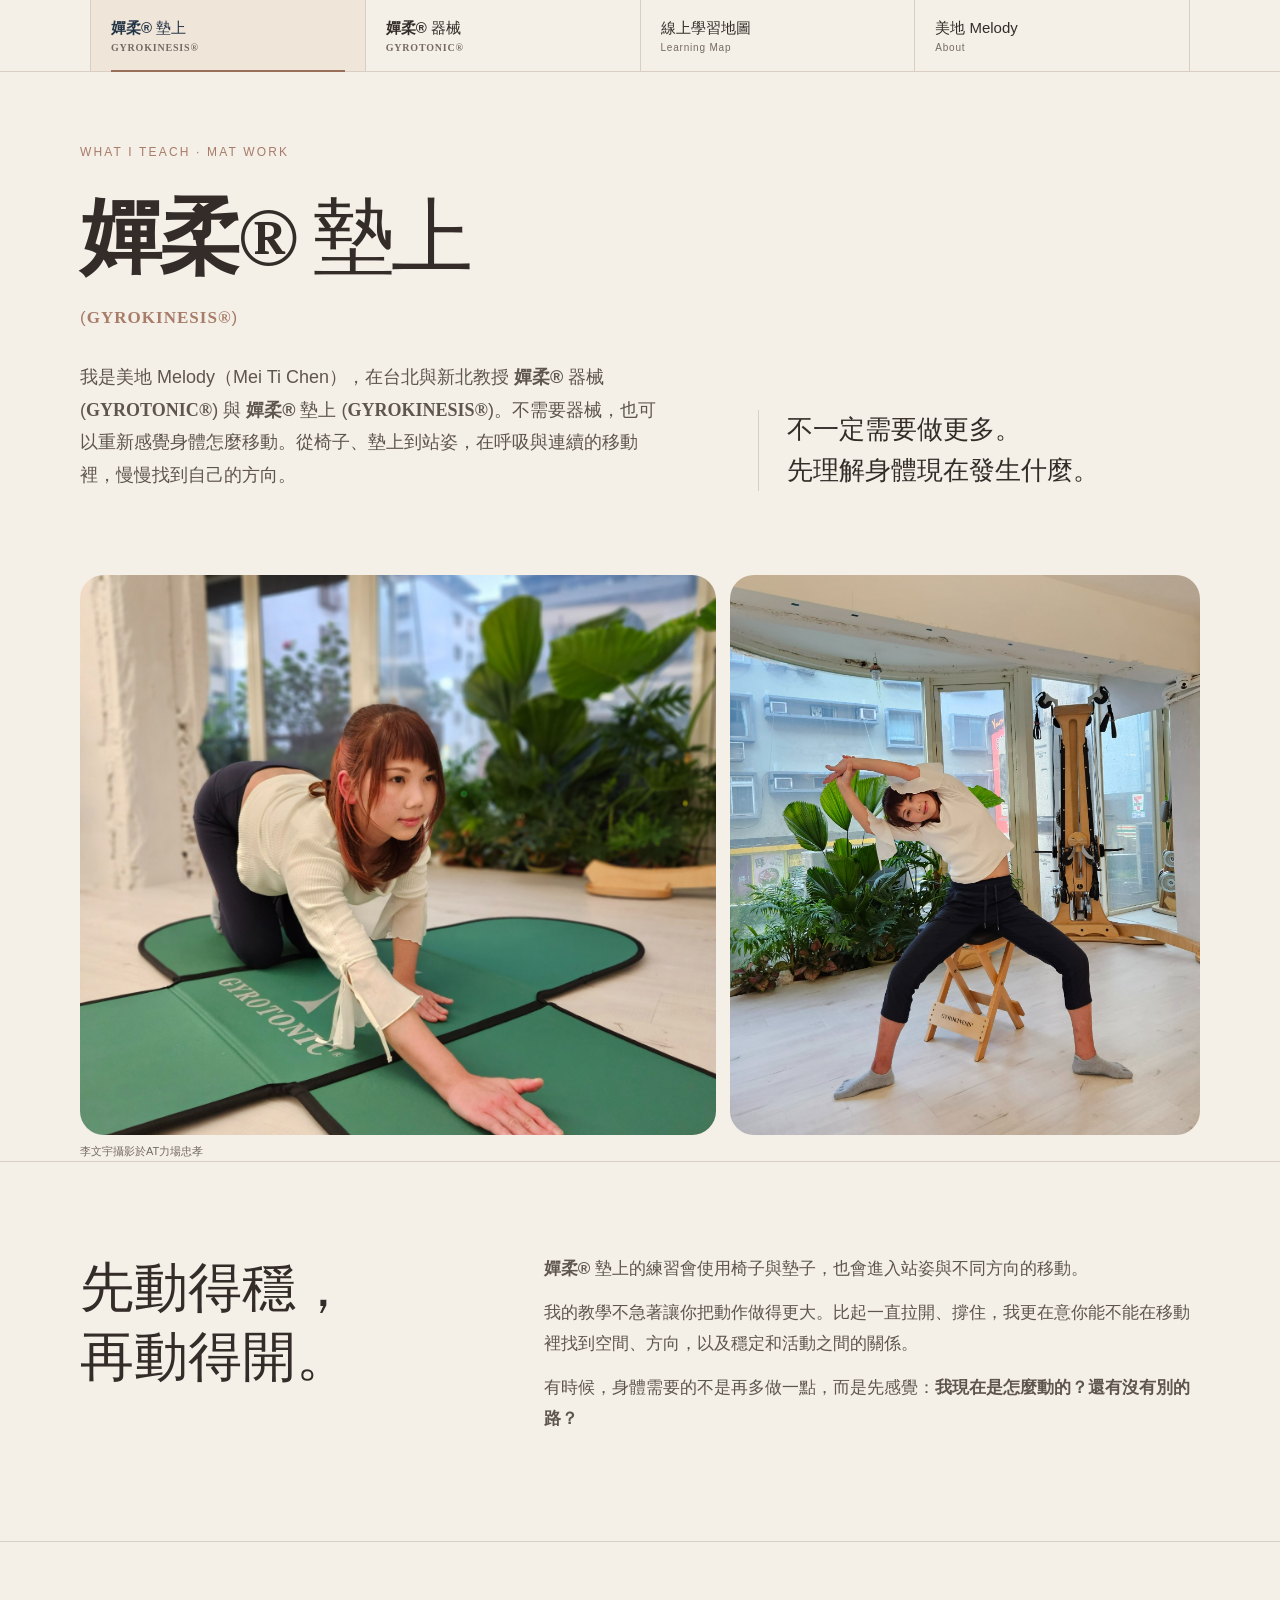
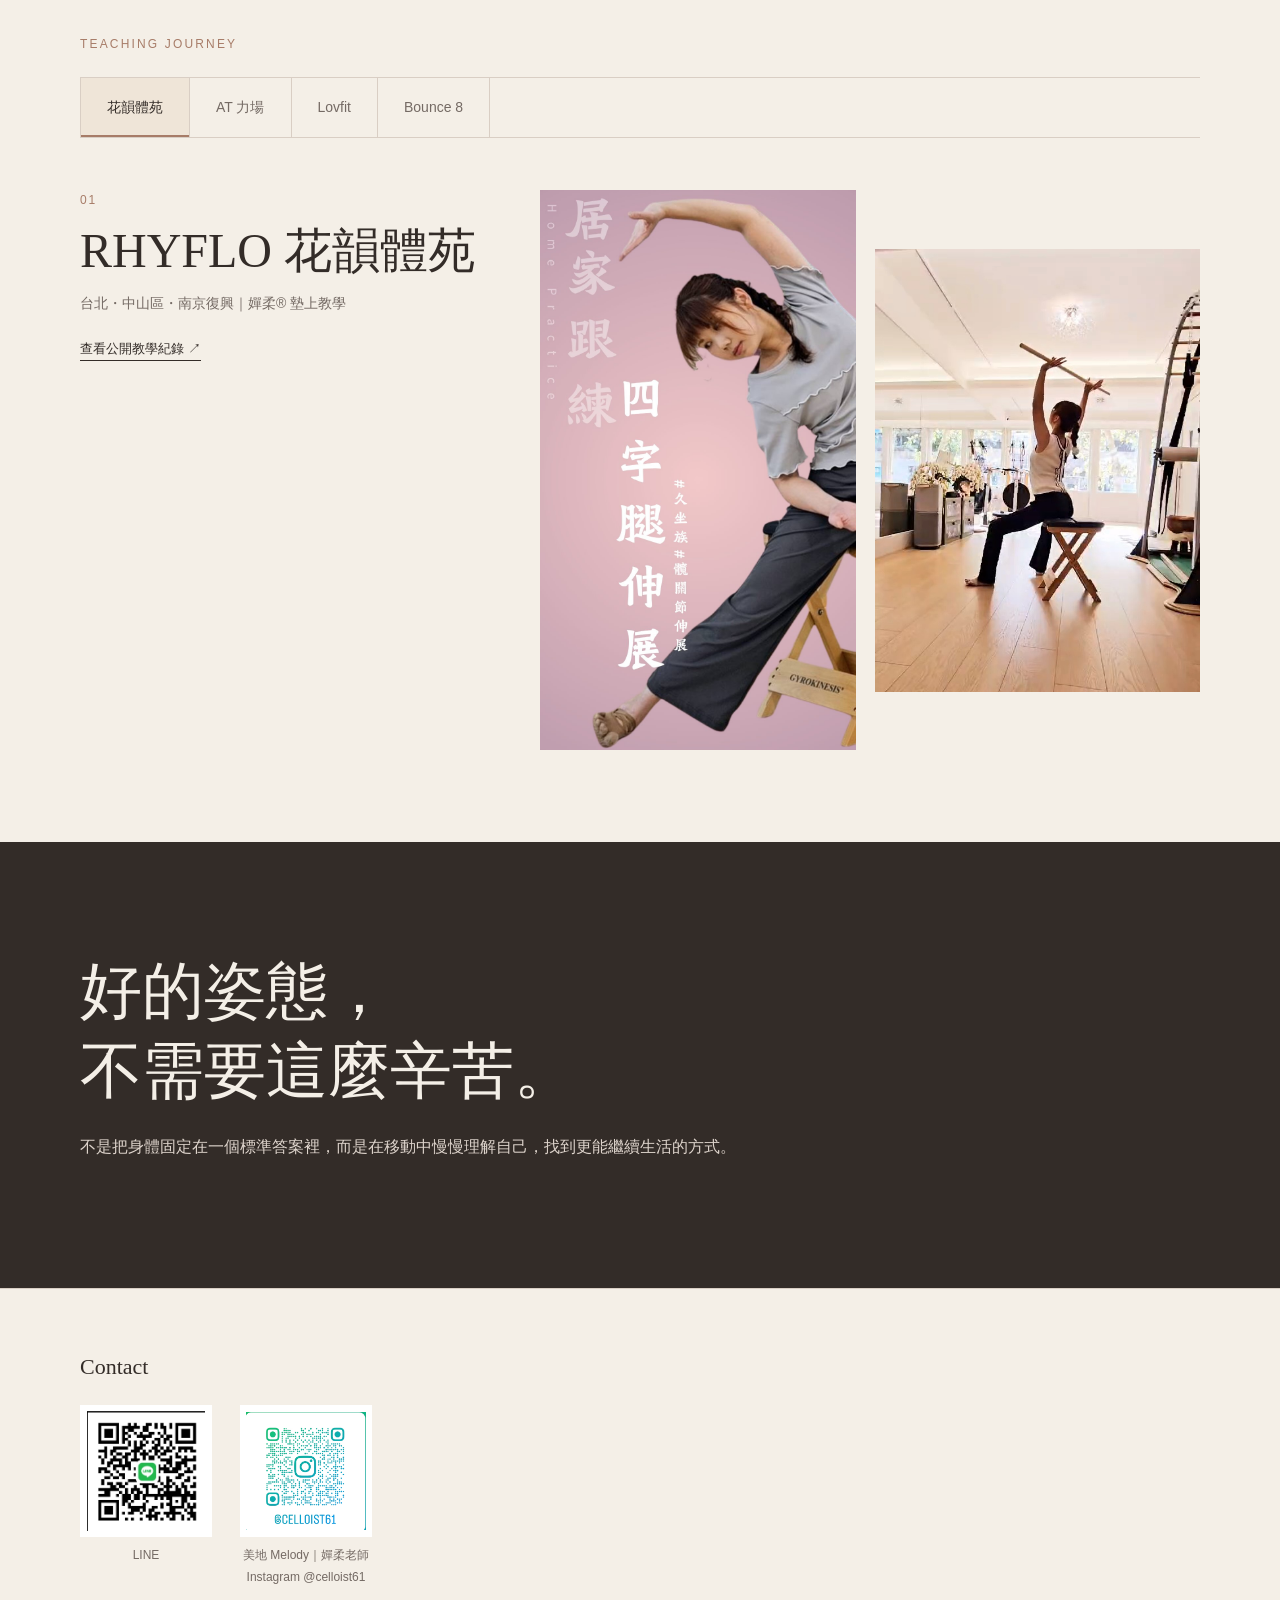
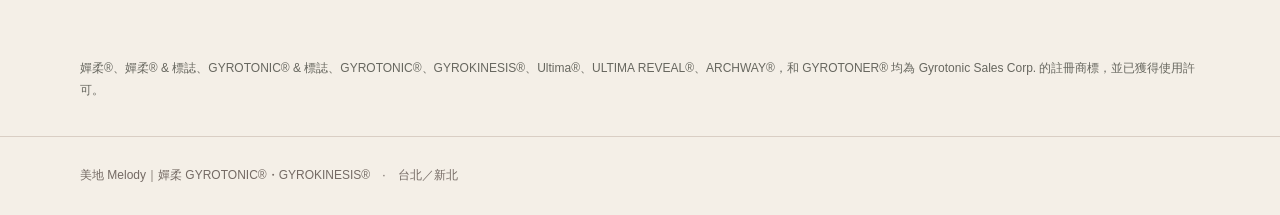
==== commit c19ec74f: "fix: apply trademark font to home navigation" ====
--- a/index.html
+++ b/index.html
@@ -1 +1 @@
-<!doctype html><html lang="zh-Hant"><head><meta charset="utf-8"><meta name="viewport" content="width=device-width,initial-scale=1"><meta name="google-site-verification" content="MThSLoZWzAhifxnUB_rEgF0tvNt7_HKuzqucP3za8JA" /><title>美地 Melody｜嬋柔® 器械 (GYROTONIC®)・嬋柔® 墊上 (GYROKINESIS®)｜台北・新北</title><meta name="description" content="美地 Melody，台北・新北嬋柔老師，教授嬋柔® 器械 (GYROTONIC®) 與嬋柔® 墊上 (GYROKINESIS®)。從身體現在怎麼動開始，不急著做更多、做更大；先動得穩，再動得開。"><link rel="canonical" href="https://melody-brand-website.vercel.app/"><meta property="og:title" content="美地 Melody｜嬋柔® 器械 (GYROTONIC®)・嬋柔® 墊上 (GYROKINESIS®)｜台北・新北"><meta property="og:description" content="美地 Melody，台北・新北嬋柔老師，教授嬋柔® 器械 (GYROTONIC®) 與嬋柔® 墊上 (GYROKINESIS®)。從身體現在怎麼動開始，不急著做更多、做更大；先動得穩，再動得開。"><meta property="og:type" content="website"><meta property="og:image" content="https://melody-brand-website.vercel.app/assets/hero-gk.jpg"><meta property="og:url" content="https://melody-brand-website.vercel.app/"><meta name="twitter:card" content="summary_large_image"><meta name="twitter:title" content="美地 Melody｜嬋柔® 器械 (GYROTONIC®)・嬋柔® 墊上 (GYROKINESIS®)｜台北・新北"><meta name="twitter:description" content="美地 Melody，台北・新北嬋柔老師，教授嬋柔® 器械 (GYROTONIC®) 與嬋柔® 墊上 (GYROKINESIS®)。從身體現在怎麼動開始，不急著做更多、做更大；先動得穩，再動得開。"><meta name="twitter:image" content="https://melody-brand-website.vercel.app/assets/hero-gk.jpg"><link rel="preload" as="image" href="assets/hero-gk.jpg" fetchpriority="high"><script async src="https://www.googletagmanager.com/gtag/js?id=G-CWCWLN4FJT"></script><script>window.dataLayer=window.dataLayer||[];function gtag(){dataLayer.push(arguments);}gtag('js',new Date());gtag('config','G-CWCWLN4FJT');</script><script type="application/ld+json">{"@context":"https://schema.org","@type":"Person","@id":"https://melody-brand-website.vercel.app/#melody","name":"美地 Melody","alternateName":["Melody","美地","Mei Ti Chen"],"url":"https://melody-brand-website.vercel.app/","sameAs":["https://www.instagram.com/celloist61/","https://www.gyrotonic.com/trainer/21008/"],"jobTitle":"嬋柔老師","knowsAbout":["嬋柔","GYROTONIC®","GYROKINESIS®"],"areaServed":["台北","台北市中山區","南京復興","新北"]}</script><script type="application/ld+json">{"@context":"https://schema.org","@type":"WebSite","@id":"https://melody-brand-website.vercel.app/#website","url":"https://melody-brand-website.vercel.app/","name":"美地 Melody","alternateName":"美地 Melody｜嬋柔 GYROTONIC®・GYROKINESIS®","inLanguage":"zh-Hant","publisher":{"@id":"https://melody-brand-website.vercel.app/#melody"}}</script><style>:root{--paper:#F4EFE7;--ink:#332C28;--muted:#746A64;--line:#D9CEC4;--accent:#A77C68;--white:#fff;--navy:#243447;--brown:#9A6F59;--note:#EFE5D8}*{box-sizing:border-box}html{scroll-behavior:smooth}body{margin:0;background:var(--paper);color:var(--ink);font-family:"Noto Sans TC","PingFang TC","Microsoft JhengHei",sans-serif;line-height:1.8}h1,h2,h3{font-family:"Noto Serif TC","Songti TC","PMingLiU",serif;font-weight:500;line-height:1.28;margin:0}a{color:inherit}.tm{font-family:"Times New Roman",Times,serif;font-weight:700}.wrap{width:min(1120px,calc(100% - 40px));margin:auto}.kicker{font-size:12px;letter-spacing:.18em;color:var(--accent);margin-bottom:22px}.hero{padding:70px 0 84px;display:grid;grid-template-columns:1.15fr .85fr;gap:80px;align-items:end}.hero h1{font-size:clamp(48px,7vw,82px);letter-spacing:-.04em}.hero .en{font-size:17px;letter-spacing:.06em;color:var(--accent);margin-top:12px}.hero p{font-size:18px;color:#5E554F;max-width:590px;margin:28px 0 0}.sidequote{border-left:1px solid var(--line);padding-left:28px;font-family:"Noto Serif TC",serif;font-size:26px;line-height:1.55}.section{padding:92px 0;border-top:1px solid var(--line)}.intro{display:grid;grid-template-columns:.75fr 1.25fr;gap:70px}.intro h2{font-size:clamp(34px,4.5vw,54px)}.intro p{font-size:17px;color:#5E554F;margin:0 0 14px}.place{display:grid;grid-template-columns:.38fr .62fr;gap:48px;align-items:start}.num{font-size:12px;letter-spacing:.16em;color:var(--accent)}.place h2{font-size:clamp(32px,4vw,48px);margin:8px 0 10px}.meta{color:var(--muted);font-size:14px}.proof{display:inline-block;margin-top:20px;font-size:13px;text-decoration:none;border-bottom:1px solid var(--ink)}.media-link{min-height:220px;border:1px solid var(--line);display:flex;flex-direction:column;justify-content:center;padding:36px;background:rgba(255,255,255,.25)}.media-link p{margin:0 0 8px;color:#5E554F}.teaching-photos{display:grid;grid-template-columns:1fr 1fr;gap:12px}.teaching-photos img{width:100%;height:420px;object-fit:cover;display:block}.photo-grid{display:grid;grid-template-columns:repeat(3,1fr);gap:12px;margin-top:12px}.photo-grid img{width:100%;height:300px;object-fit:cover;display:block}.rhyflo-pair{display:grid;grid-template-columns:1fr 1fr;gap:14px;align-items:center}.rhyflo-pair img{width:100%;height:560px;object-fit:contain;display:block}.journey-tabs{display:flex;border-top:1px solid var(--line);border-bottom:1px solid var(--line);margin:0 0 52px;overflow-x:auto}.journey-tab{appearance:none;border:0;border-right:1px solid var(--line);background:transparent;color:var(--muted);font:inherit;font-size:14px;padding:17px 26px;cursor:pointer;white-space:nowrap}.journey-tab:first-child{border-left:1px solid var(--line)}.journey-tab[aria-selected="true"]{background:var(--note);color:var(--ink);box-shadow:inset 0 -2px 0 var(--accent)}.journey-panel[hidden]{display:none}.closing{padding:110px 0;background:#332C28;color:#F4EFE7}.closing h2{font-size:clamp(38px,5vw,62px);max-width:850px}.closing p{max-width:670px;color:#DED4CC;margin-top:22px}.contact{padding:64px 0 46px;border-top:1px solid var(--line)}.contact h2{font-size:22px;margin-bottom:24px}.qr-row{display:flex;gap:28px;align-items:flex-start}.qr-item{font-size:12px;color:var(--muted);text-align:center}.qr-item img{display:block;width:132px;height:132px;object-fit:contain;background:#fff;padding:6px;margin-bottom:8px}.note{padding:24px 0 35px;font-size:12px;color:#67675f}.promo-grid{display:grid;grid-template-columns:1.15fr .85fr;gap:14px}.promo-grid img{width:100%;height:560px;object-fit:cover;border-radius:24px}.photo-credit{font-size:11px;font-weight:400;line-height:1.6;color:var(--muted);margin-top:8px;text-align:left}.site-nav{height:auto;display:block;border-bottom:1px solid var(--line)}.site-nav-inner{width:min(1100px,calc(100% - 48px));margin:auto;display:flex;align-items:stretch}.site-nav a{flex:1;display:block;text-decoration:none;padding:18px 20px 16px;border-right:1px solid var(--line);position:relative}.site-nav a:first-child{border-left:1px solid var(--line)}.site-nav .nav-cn{display:block;font-size:15px;font-weight:500;line-height:1.35}.site-nav .nav-en{display:block;margin-top:3px;font-size:10px;letter-spacing:.08em;color:var(--muted);line-height:1.4}.site-nav a.active{background:var(--note);color:var(--navy)}.site-nav a.active:after{content:"";position:absolute;left:20px;right:20px;bottom:-1px;height:2px;background:var(--brown)}@media(max-width:800px){.wrap{width:calc(100% - 36px)}.hero,.intro,.place{grid-template-columns:1fr}.hero{padding:42px 0 54px;gap:28px}.kicker{margin-bottom:14px}.hero h1{font-size:52px;line-height:1.2}.hero .en{font-size:16px;margin-top:7px}.hero p{font-size:16px;line-height:1.85;margin-top:22px}.sidequote{font-size:23px;line-height:1.55;margin-top:2px;padding-left:20px}.promo-grid{grid-template-columns:1fr;gap:12px}.promo-grid img{height:auto;border-radius:14px}.section{padding:64px 0}.intro{gap:26px}.intro h2{font-size:38px;line-height:1.3}.intro p{font-size:16px;line-height:1.85}.place{gap:24px}.place h2{font-size:38px;line-height:1.25}.proof{min-height:44px;padding:10px 0;margin-top:10px}.media-link{min-height:0;padding:24px}.teaching-photos,.photo-grid,.rhyflo-pair{grid-template-columns:1fr;gap:12px}.teaching-photos img,.photo-grid img,.rhyflo-pair img{width:100%;height:auto;object-fit:contain}.photo-grid{margin-top:0}.journey-tabs{margin-bottom:34px}.journey-tab{padding:14px 18px;font-size:13px}.closing{padding:72px 0}.closing h2{font-size:40px;line-height:1.3}.closing p{font-size:15px;line-height:1.85;margin-top:18px}.contact{padding:48px 0 36px}.qr-row{gap:18px;flex-wrap:wrap}.qr-item img{width:116px;height:116px}.note{padding:20px 0 28px;line-height:1.7}.site-nav-inner{width:100%;overflow-x:auto}.site-nav a{flex:0 0 25%;min-width:112px;padding:13px 10px 11px;text-align:center}.site-nav a:first-child{border-left:0}.site-nav a:last-child{border-right:0}.site-nav .nav-cn{font-size:13px;white-space:nowrap}.site-nav .nav-en{font-size:9px;letter-spacing:.03em;white-space:nowrap}.site-nav a.active:after{left:10px;right:10px}}</style></head><body><nav class="site-nav" aria-label="主要頁面"><div class="site-nav-inner"><a class="active" href="index.html" aria-current="page"><span class="nav-cn"><strong>嬋柔®</strong> 墊上</span><span class="nav-en">GYROKINESIS®</span></a><a href="gyrotonic.html"><span class="nav-cn"><strong>嬋柔®</strong> 器械</span><span class="nav-en">GYROTONIC®</span></a><a href="learning-map.html"><span class="nav-cn">線上學習地圖</span><span class="nav-en">Learning Map</span></a><a href="about.html"><span class="nav-cn">美地 Melody</span><span class="nav-en">About</span></a></div></nav><header class="wrap hero"><div><div class="kicker">WHAT I TEACH · MAT WORK</div><h1><strong>嬋柔®</strong> 墊上</h1><div class="en">(<span class="tm">GYROKINESIS®</span>)</div><p>我是美地 Melody（Mei Ti Chen），在台北與新北教授 <strong>嬋柔®</strong> 器械 (<span class="tm">GYROTONIC®</span>) 與 <strong>嬋柔®</strong> 墊上 (<span class="tm">GYROKINESIS®</span>)。不需要器械，也可以重新感覺身體怎麼移動。從椅子、墊上到站姿，在呼吸與連續的移動裡，慢慢找到自己的方向。</p></div><div class="sidequote">不一定需要做更多。<br>先理解身體現在發生什麼。</div></header><section class="wrap" style="padding-top:0"><div class="promo-grid"><img src="assets/hero-gk.jpg" alt="美地 Melody 示範 GYROKINESIS 嬋柔® 墊上動作"><img src="assets/gk-chair.jpg" alt="美地 Melody 示範 GYROKINESIS 椅子動作"></div><div class="photo-credit">李文宇攝影於AT力場忠孝</div></section><section class="section"><div class="wrap intro"><h2>先動得穩，<br>再動得開。</h2><div><p><strong>嬋柔®</strong> 墊上的練習會使用椅子與墊子，也會進入站姿與不同方向的移動。</p><p>我的教學不急著讓你把動作做得更大。比起一直拉開、撐住，我更在意你能不能在移動裡找到空間、方向，以及穩定和活動之間的關係。</p><p>有時候，身體需要的不是再多做一點，而是先感覺：<strong>我現在是怎麼動的？還有沒有別的路？</strong></p></div></div></section><section class="section"><div class="wrap"><div class="kicker">TEACHING JOURNEY</div><div class="journey-tabs" role="tablist" aria-label="教學場域"><button class="journey-tab" role="tab" aria-selected="true" aria-controls="panel-rhyflo" id="tab-rhyflo">花韻體苑</button><button class="journey-tab" role="tab" aria-selected="false" aria-controls="panel-at" id="tab-at">AT 力場</button><button class="journey-tab" role="tab" aria-selected="false" aria-controls="panel-lovfit" id="tab-lovfit">Lovfit</button><button class="journey-tab" role="tab" aria-selected="false" aria-controls="panel-bounce" id="tab-bounce">Bounce 8</button></div><div id="panel-rhyflo" class="journey-panel place" role="tabpanel" aria-labelledby="tab-rhyflo"><div><div class="num">01</div><h2>RHYFLO 花韻體苑</h2><div class="meta">台北・中山區・南京復興｜嬋柔® 墊上教學</div><a class="proof" href="https://www.facebook.com/share/v/1JUZXW8fji/" target="_blank" rel="noopener">查看公開教學紀錄 ↗</a></div><div class="teaching-photos rhyflo-pair"><img src="assets/rhyflo-gk (1).jpg" alt="美地 Melody RHYFLO 花韻體苑 GYROKINESIS 嬋柔® 墊上練習"><img src="assets/rhyflo-gk-02.jpg" alt="美地 Melody 在 RHYFLO 花韻體苑帶領 GYROKINESIS 嬋柔® 墊上教學"></div></div><div id="panel-at" class="journey-panel place" role="tabpanel" aria-labelledby="tab-at" hidden><div><div class="num">02</div><h2>AT 力場</h2><div class="meta">台北｜嬋柔® 墊上團體教學</div><p class="meta">從椅子到墊上，帶著學生在不同位置裡探索移動。</p></div><div class="photo-grid"><img src="assets/AT_GK_01.jpg" alt="美地 Melody 在 AT 力場帶領嬋柔® 墊上課程"><img src="assets/AT_GK_03.jpg" alt="AT 力場椅子與嬋柔® 墊上練習"><img src="assets/AT_GK_05.jpg" alt="AT 力場嬋柔® 墊上教學現場"></div></div><div id="panel-lovfit" class="journey-panel place" role="tabpanel" aria-labelledby="tab-lovfit" hidden><div><div class="num">03</div><h2>Lovfit</h2><div class="meta">新北・板橋｜嬋柔® 墊上教學</div><a class="proof" href="https://www.facebook.com/share/r/18ch3yFkik/" target="_blank" rel="noopener">查看公開教學紀錄 ↗</a></div><div class="teaching-photos"><img src="assets/lovefit-01.jpg" alt="美地 Melody 在新北板橋 Lovfit 帶領嬋柔® 墊上 GYROKINESIS 團體課程"><img src="assets/lovefit-02.jpg" alt="Lovfit 嬋柔® 墊上 GYROKINESIS 椅子團體教學現場"></div></div><div id="panel-bounce" class="journey-panel place" role="tabpanel" aria-labelledby="tab-bounce" hidden><div><div class="num">04</div><h2>Bounce 8</h2><div class="meta">台北・天母｜嬋柔® 墊上教學</div><a class="proof" href="https://www.facebook.com/share/v/1MPd2FnZBK/" target="_blank" rel="noopener">查看公開教學紀錄 ↗</a></div><div class="media-link"><p>台北天母的嬋柔® 墊上教學紀錄</p><a class="proof" href="https://www.facebook.com/share/v/1MPd2FnZBK/" target="_blank" rel="noopener">Facebook 影片 ↗</a></div></div></div></section><section class="closing"><div class="wrap"><h2>好的姿態，<br>不需要這麼辛苦。</h2><p>不是把身體固定在一個標準答案裡，而是在移動中慢慢理解自己，找到更能繼續生活的方式。</p></div></section><section class="contact"><div class="wrap"><h2>Contact</h2><div class="qr-row"><div class="qr-item"><img src="assets/line-qr.jpg" alt="美地 Melody LINE QR Code">LINE</div><div class="qr-item"><img src="assets/instagram-qr.jpg" alt="美地 Melody 嬋柔老師 Instagram @celloist61 QR Code">美地 Melody｜嬋柔老師<br>Instagram @celloist61</div></div></div></section><div class="note"><div class="wrap">嬋柔®、嬋柔® & 標誌、GYROTONIC® & 標誌、GYROTONIC®、GYROKINESIS®、Ultima®、ULTIMA REVEAL®、ARCHWAY®，和 GYROTONER® 均為 Gyrotonic Sales Corp. 的註冊商標，並已獲得使用許可。</div></div><footer style="border-top:1px solid var(--line);padding:28px 0;font-size:12px;color:var(--muted)"><div class="wrap">美地 Melody｜嬋柔 GYROTONIC®・GYROKINESIS®　·　台北／新北</div></footer><script>const tabs=[...document.querySelectorAll('.journey-tab')],panels=[...document.querySelectorAll('.journey-panel')];tabs.forEach(t=>t.addEventListener('click',()=>{tabs.forEach(x=>x.setAttribute('aria-selected','false'));panels.forEach(p=>p.hidden=true);t.setAttribute('aria-selected','true');document.getElementById(t.getAttribute('aria-controls')).hidden=false;}));</script></body></html>
+<!doctype html><html lang="zh-Hant"><head><meta charset="utf-8"><meta name="viewport" content="width=device-width,initial-scale=1"><meta name="google-site-verification" content="MThSLoZWzAhifxnUB_rEgF0tvNt7_HKuzqucP3za8JA" /><title>美地 Melody｜嬋柔® 器械 (GYROTONIC®)・嬋柔® 墊上 (GYROKINESIS®)｜台北・新北</title><meta name="description" content="美地 Melody，台北・新北嬋柔老師，教授嬋柔® 器械 (GYROTONIC®) 與嬋柔® 墊上 (GYROKINESIS®)。從身體現在怎麼動開始，不急著做更多、做更大；先動得穩，再動得開。"><link rel="canonical" href="https://melody-brand-website.vercel.app/"><meta property="og:title" content="美地 Melody｜嬋柔® 器械 (GYROTONIC®)・嬋柔® 墊上 (GYROKINESIS®)｜台北・新北"><meta property="og:description" content="美地 Melody，台北・新北嬋柔老師，教授嬋柔® 器械 (GYROTONIC®) 與嬋柔® 墊上 (GYROKINESIS®)。從身體現在怎麼動開始，不急著做更多、做更大；先動得穩，再動得開。"><meta property="og:type" content="website"><meta property="og:image" content="https://melody-brand-website.vercel.app/assets/hero-gk.jpg"><meta property="og:url" content="https://melody-brand-website.vercel.app/"><meta name="twitter:card" content="summary_large_image"><meta name="twitter:title" content="美地 Melody｜嬋柔® 器械 (GYROTONIC®)・嬋柔® 墊上 (GYROKINESIS®)｜台北・新北"><meta name="twitter:description" content="美地 Melody，台北・新北嬋柔老師，教授嬋柔® 器械 (GYROTONIC®) 與嬋柔® 墊上 (GYROKINESIS®)。從身體現在怎麼動開始，不急著做更多、做更大；先動得穩，再動得開。"><meta name="twitter:image" content="https://melody-brand-website.vercel.app/assets/hero-gk.jpg"><link rel="preload" as="image" href="assets/hero-gk.jpg" fetchpriority="high"><script async src="https://www.googletagmanager.com/gtag/js?id=G-CWCWLN4FJT"></script><script>window.dataLayer=window.dataLayer||[];function gtag(){dataLayer.push(arguments);}gtag('js',new Date());gtag('config','G-CWCWLN4FJT');</script><script type="application/ld+json">{"@context":"https://schema.org","@type":"Person","@id":"https://melody-brand-website.vercel.app/#melody","name":"美地 Melody","alternateName":["Melody","美地","Mei Ti Chen"],"url":"https://melody-brand-website.vercel.app/","sameAs":["https://www.instagram.com/celloist61/","https://www.gyrotonic.com/trainer/21008/"],"jobTitle":"嬋柔老師","knowsAbout":["嬋柔","GYROTONIC®","GYROKINESIS®"],"areaServed":["台北","台北市中山區","南京復興","新北"]}</script><script type="application/ld+json">{"@context":"https://schema.org","@type":"WebSite","@id":"https://melody-brand-website.vercel.app/#website","url":"https://melody-brand-website.vercel.app/","name":"美地 Melody","alternateName":"美地 Melody｜嬋柔 GYROTONIC®・GYROKINESIS®","inLanguage":"zh-Hant","publisher":{"@id":"https://melody-brand-website.vercel.app/#melody"}}</script><style>:root{--paper:#F4EFE7;--ink:#332C28;--muted:#746A64;--line:#D9CEC4;--accent:#A77C68;--white:#fff;--navy:#243447;--brown:#9A6F59;--note:#EFE5D8}*{box-sizing:border-box}html{scroll-behavior:smooth}body{margin:0;background:var(--paper);color:var(--ink);font-family:"Noto Sans TC","PingFang TC","Microsoft JhengHei",sans-serif;line-height:1.8}h1,h2,h3{font-family:"Noto Serif TC","Songti TC","PMingLiU",serif;font-weight:500;line-height:1.28;margin:0}a{color:inherit}.tm{font-family:"Times New Roman",Times,serif;font-weight:700}.wrap{width:min(1120px,calc(100% - 40px));margin:auto}.kicker{font-size:12px;letter-spacing:.18em;color:var(--accent);margin-bottom:22px}.hero{padding:70px 0 84px;display:grid;grid-template-columns:1.15fr .85fr;gap:80px;align-items:end}.hero h1{font-size:clamp(48px,7vw,82px);letter-spacing:-.04em}.hero .en{font-size:17px;letter-spacing:.06em;color:var(--accent);margin-top:12px}.hero p{font-size:18px;color:#5E554F;max-width:590px;margin:28px 0 0}.sidequote{border-left:1px solid var(--line);padding-left:28px;font-family:"Noto Serif TC",serif;font-size:26px;line-height:1.55}.section{padding:92px 0;border-top:1px solid var(--line)}.intro{display:grid;grid-template-columns:.75fr 1.25fr;gap:70px}.intro h2{font-size:clamp(34px,4.5vw,54px)}.intro p{font-size:17px;color:#5E554F;margin:0 0 14px}.place{display:grid;grid-template-columns:.38fr .62fr;gap:48px;align-items:start}.num{font-size:12px;letter-spacing:.16em;color:var(--accent)}.place h2{font-size:clamp(32px,4vw,48px);margin:8px 0 10px}.meta{color:var(--muted);font-size:14px}.proof{display:inline-block;margin-top:20px;font-size:13px;text-decoration:none;border-bottom:1px solid var(--ink)}.media-link{min-height:220px;border:1px solid var(--line);display:flex;flex-direction:column;justify-content:center;padding:36px;background:rgba(255,255,255,.25)}.media-link p{margin:0 0 8px;color:#5E554F}.teaching-photos{display:grid;grid-template-columns:1fr 1fr;gap:12px}.teaching-photos img{width:100%;height:420px;object-fit:cover;display:block}.photo-grid{display:grid;grid-template-columns:repeat(3,1fr);gap:12px;margin-top:12px}.photo-grid img{width:100%;height:300px;object-fit:cover;display:block}.rhyflo-pair{display:grid;grid-template-columns:1fr 1fr;gap:14px;align-items:center}.rhyflo-pair img{width:100%;height:560px;object-fit:contain;display:block}.journey-tabs{display:flex;border-top:1px solid var(--line);border-bottom:1px solid var(--line);margin:0 0 52px;overflow-x:auto}.journey-tab{appearance:none;border:0;border-right:1px solid var(--line);background:transparent;color:var(--muted);font:inherit;font-size:14px;padding:17px 26px;cursor:pointer;white-space:nowrap}.journey-tab:first-child{border-left:1px solid var(--line)}.journey-tab[aria-selected="true"]{background:var(--note);color:var(--ink);box-shadow:inset 0 -2px 0 var(--accent)}.journey-panel[hidden]{display:none}.closing{padding:110px 0;background:#332C28;color:#F4EFE7}.closing h2{font-size:clamp(38px,5vw,62px);max-width:850px}.closing p{max-width:670px;color:#DED4CC;margin-top:22px}.contact{padding:64px 0 46px;border-top:1px solid var(--line)}.contact h2{font-size:22px;margin-bottom:24px}.qr-row{display:flex;gap:28px;align-items:flex-start}.qr-item{font-size:12px;color:var(--muted);text-align:center}.qr-item img{display:block;width:132px;height:132px;object-fit:contain;background:#fff;padding:6px;margin-bottom:8px}.note{padding:24px 0 35px;font-size:12px;color:#67675f}.promo-grid{display:grid;grid-template-columns:1.15fr .85fr;gap:14px}.promo-grid img{width:100%;height:560px;object-fit:cover;border-radius:24px}.photo-credit{font-size:11px;font-weight:400;line-height:1.6;color:var(--muted);margin-top:8px;text-align:left}.site-nav{height:auto;display:block;border-bottom:1px solid var(--line)}.site-nav-inner{width:min(1100px,calc(100% - 48px));margin:auto;display:flex;align-items:stretch}.site-nav a{flex:1;display:block;text-decoration:none;padding:18px 20px 16px;border-right:1px solid var(--line);position:relative}.site-nav a:first-child{border-left:1px solid var(--line)}.site-nav .nav-cn{display:block;font-size:15px;font-weight:500;line-height:1.35}.site-nav .nav-en{display:block;margin-top:3px;font-size:10px;letter-spacing:.08em;color:var(--muted);line-height:1.4}.site-nav a.active{background:var(--note);color:var(--navy)}.site-nav a.active:after{content:"";position:absolute;left:20px;right:20px;bottom:-1px;height:2px;background:var(--brown)}@media(max-width:800px){.wrap{width:calc(100% - 36px)}.hero,.intro,.place{grid-template-columns:1fr}.hero{padding:42px 0 54px;gap:28px}.kicker{margin-bottom:14px}.hero h1{font-size:52px;line-height:1.2}.hero .en{font-size:16px;margin-top:7px}.hero p{font-size:16px;line-height:1.85;margin-top:22px}.sidequote{font-size:23px;line-height:1.55;margin-top:2px;padding-left:20px}.promo-grid{grid-template-columns:1fr;gap:12px}.promo-grid img{height:auto;border-radius:14px}.section{padding:64px 0}.intro{gap:26px}.intro h2{font-size:38px;line-height:1.3}.intro p{font-size:16px;line-height:1.85}.place{gap:24px}.place h2{font-size:38px;line-height:1.25}.proof{min-height:44px;padding:10px 0;margin-top:10px}.media-link{min-height:0;padding:24px}.teaching-photos,.photo-grid,.rhyflo-pair{grid-template-columns:1fr;gap:12px}.teaching-photos img,.photo-grid img,.rhyflo-pair img{width:100%;height:auto;object-fit:contain}.photo-grid{margin-top:0}.journey-tabs{margin-bottom:34px}.journey-tab{padding:14px 18px;font-size:13px}.closing{padding:72px 0}.closing h2{font-size:40px;line-height:1.3}.closing p{font-size:15px;line-height:1.85;margin-top:18px}.contact{padding:48px 0 36px}.qr-row{gap:18px;flex-wrap:wrap}.qr-item img{width:116px;height:116px}.note{padding:20px 0 28px;line-height:1.7}.site-nav-inner{width:100%;overflow-x:auto}.site-nav a{flex:0 0 25%;min-width:112px;padding:13px 10px 11px;text-align:center}.site-nav a:first-child{border-left:0}.site-nav a:last-child{border-right:0}.site-nav .nav-cn{font-size:13px;white-space:nowrap}.site-nav .nav-en{font-size:9px;letter-spacing:.03em;white-space:nowrap}.site-nav a.active:after{left:10px;right:10px}}</style></head><body><nav class="site-nav" aria-label="主要頁面"><div class="site-nav-inner"><a class="active" href="index.html" aria-current="page"><span class="nav-cn"><strong>嬋柔®</strong> 墊上</span><span class="nav-en tm">GYROKINESIS®</span></a><a href="gyrotonic.html"><span class="nav-cn"><strong>嬋柔®</strong> 器械</span><span class="nav-en tm">GYROTONIC®</span></a><a href="learning-map.html"><span class="nav-cn">線上學習地圖</span><span class="nav-en">Learning Map</span></a><a href="about.html"><span class="nav-cn">美地 Melody</span><span class="nav-en">About</span></a></div></nav><header class="wrap hero"><div><div class="kicker">WHAT I TEACH · MAT WORK</div><h1><strong>嬋柔®</strong> 墊上</h1><div class="en">(<span class="tm">GYROKINESIS®</span>)</div><p>我是美地 Melody（Mei Ti Chen），在台北與新北教授 <strong>嬋柔®</strong> 器械 (<span class="tm">GYROTONIC®</span>) 與 <strong>嬋柔®</strong> 墊上 (<span class="tm">GYROKINESIS®</span>)。不需要器械，也可以重新感覺身體怎麼移動。從椅子、墊上到站姿，在呼吸與連續的移動裡，慢慢找到自己的方向。</p></div><div class="sidequote">不一定需要做更多。<br>先理解身體現在發生什麼。</div></header><section class="wrap" style="padding-top:0"><div class="promo-grid"><img src="assets/hero-gk.jpg" alt="美地 Melody 示範 GYROKINESIS 嬋柔® 墊上動作"><img src="assets/gk-chair.jpg" alt="美地 Melody 示範 GYROKINESIS 椅子動作"></div><div class="photo-credit">李文宇攝影於AT力場忠孝</div></section><section class="section"><div class="wrap intro"><h2>先動得穩，<br>再動得開。</h2><div><p><strong>嬋柔®</strong> 墊上的練習會使用椅子與墊子，也會進入站姿與不同方向的移動。</p><p>我的教學不急著讓你把動作做得更大。比起一直拉開、撐住，我更在意你能不能在移動裡找到空間、方向，以及穩定和活動之間的關係。</p><p>有時候，身體需要的不是再多做一點，而是先感覺：<strong>我現在是怎麼動的？還有沒有別的路？</strong></p></div></div></section><section class="section"><div class="wrap"><div class="kicker">TEACHING JOURNEY</div><div class="journey-tabs" role="tablist" aria-label="教學場域"><button class="journey-tab" role="tab" aria-selected="true" aria-controls="panel-rhyflo" id="tab-rhyflo">花韻體苑</button><button class="journey-tab" role="tab" aria-selected="false" aria-controls="panel-at" id="tab-at">AT 力場</button><button class="journey-tab" role="tab" aria-selected="false" aria-controls="panel-lovfit" id="tab-lovfit">Lovfit</button><button class="journey-tab" role="tab" aria-selected="false" aria-controls="panel-bounce" id="tab-bounce">Bounce 8</button></div><div id="panel-rhyflo" class="journey-panel place" role="tabpanel" aria-labelledby="tab-rhyflo"><div><div class="num">01</div><h2>RHYFLO 花韻體苑</h2><div class="meta">台北・中山區・南京復興｜嬋柔® 墊上教學</div><a class="proof" href="https://www.facebook.com/share/v/1JUZXW8fji/" target="_blank" rel="noopener">查看公開教學紀錄 ↗</a></div><div class="teaching-photos rhyflo-pair"><img src="assets/rhyflo-gk (1).jpg" alt="美地 Melody RHYFLO 花韻體苑 GYROKINESIS 嬋柔® 墊上練習"><img src="assets/rhyflo-gk-02.jpg" alt="美地 Melody 在 RHYFLO 花韻體苑帶領 GYROKINESIS 嬋柔® 墊上教學"></div></div><div id="panel-at" class="journey-panel place" role="tabpanel" aria-labelledby="tab-at" hidden><div><div class="num">02</div><h2>AT 力場</h2><div class="meta">台北｜嬋柔® 墊上團體教學</div><p class="meta">從椅子到墊上，帶著學生在不同位置裡探索移動。</p></div><div class="photo-grid"><img src="assets/AT_GK_01.jpg" alt="美地 Melody 在 AT 力場帶領嬋柔® 墊上課程"><img src="assets/AT_GK_03.jpg" alt="AT 力場椅子與嬋柔® 墊上練習"><img src="assets/AT_GK_05.jpg" alt="AT 力場嬋柔® 墊上教學現場"></div></div><div id="panel-lovfit" class="journey-panel place" role="tabpanel" aria-labelledby="tab-lovfit" hidden><div><div class="num">03</div><h2>Lovfit</h2><div class="meta">新北・板橋｜嬋柔® 墊上教學</div><a class="proof" href="https://www.facebook.com/share/r/18ch3yFkik/" target="_blank" rel="noopener">查看公開教學紀錄 ↗</a></div><div class="teaching-photos"><img src="assets/lovefit-01.jpg" alt="美地 Melody 在新北板橋 Lovfit 帶領嬋柔® 墊上 GYROKINESIS 團體課程"><img src="assets/lovefit-02.jpg" alt="Lovfit 嬋柔® 墊上 GYROKINESIS 椅子團體教學現場"></div></div><div id="panel-bounce" class="journey-panel place" role="tabpanel" aria-labelledby="tab-bounce" hidden><div><div class="num">04</div><h2>Bounce 8</h2><div class="meta">台北・天母｜嬋柔® 墊上教學</div><a class="proof" href="https://www.facebook.com/share/v/1MPd2FnZBK/" target="_blank" rel="noopener">查看公開教學紀錄 ↗</a></div><div class="media-link"><p>台北天母的嬋柔® 墊上教學紀錄</p><a class="proof" href="https://www.facebook.com/share/v/1MPd2FnZBK/" target="_blank" rel="noopener">Facebook 影片 ↗</a></div></div></div></section><section class="closing"><div class="wrap"><h2>好的姿態，<br>不需要這麼辛苦。</h2><p>不是把身體固定在一個標準答案裡，而是在移動中慢慢理解自己，找到更能繼續生活的方式。</p></div></section><section class="contact"><div class="wrap"><h2>Contact</h2><div class="qr-row"><div class="qr-item"><img src="assets/line-qr.jpg" alt="美地 Melody LINE QR Code">LINE</div><div class="qr-item"><img src="assets/instagram-qr.jpg" alt="美地 Melody 嬋柔老師 Instagram @celloist61 QR Code">美地 Melody｜嬋柔老師<br>Instagram @celloist61</div></div></div></section><div class="note"><div class="wrap">嬋柔®、嬋柔® & 標誌、GYROTONIC® & 標誌、GYROTONIC®、GYROKINESIS®、Ultima®、ULTIMA REVEAL®、ARCHWAY®，和 GYROTONER® 均為 Gyrotonic Sales Corp. 的註冊商標，並已獲得使用許可。</div></div><footer style="border-top:1px solid var(--line);padding:28px 0;font-size:12px;color:var(--muted)"><div class="wrap">美地 Melody｜嬋柔 GYROTONIC®・GYROKINESIS®　·　台北／新北</div></footer><script>const tabs=[...document.querySelectorAll('.journey-tab')],panels=[...document.querySelectorAll('.journey-panel')];tabs.forEach(t=>t.addEventListener('click',()=>{tabs.forEach(x=>x.setAttribute('aria-selected','false'));panels.forEach(p=>p.hidden=true);t.setAttribute('aria-selected','true');document.getElementById(t.getAttribute('aria-controls')).hidden=false;}));</script></body></html>
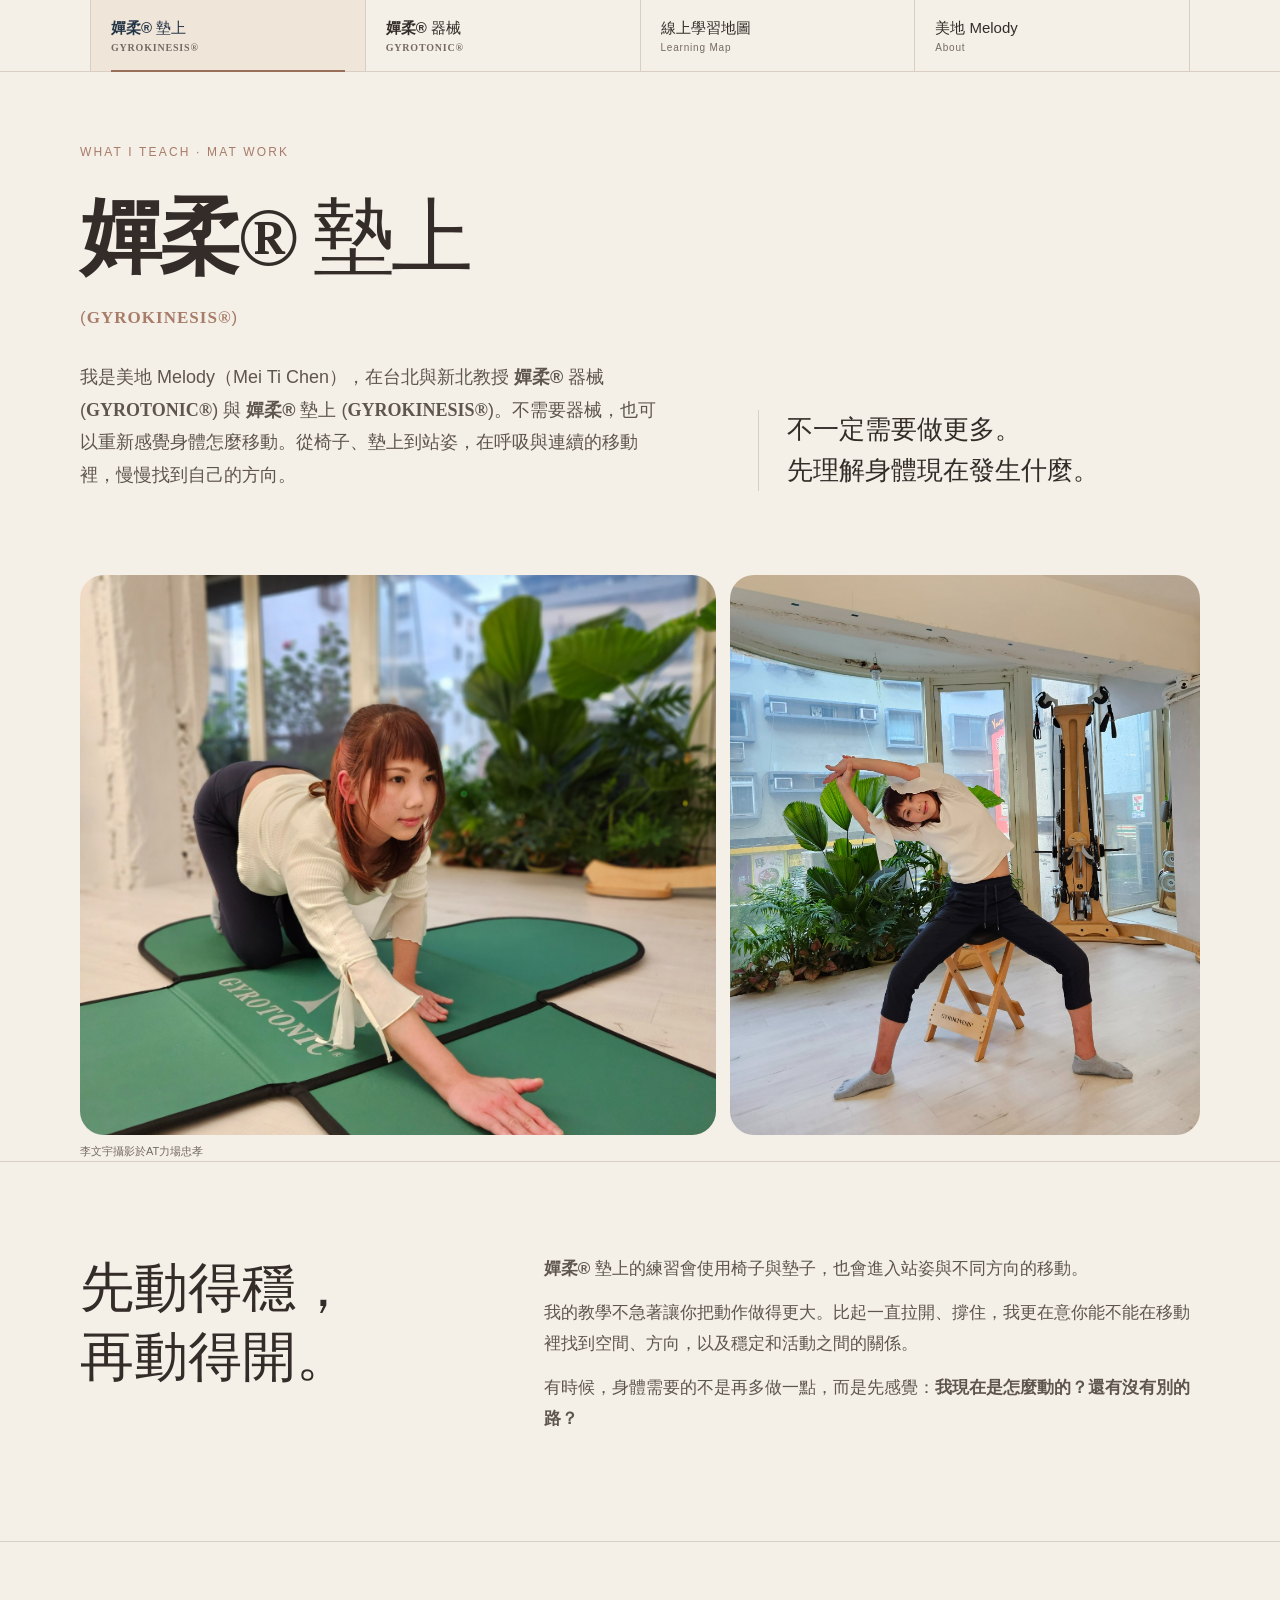
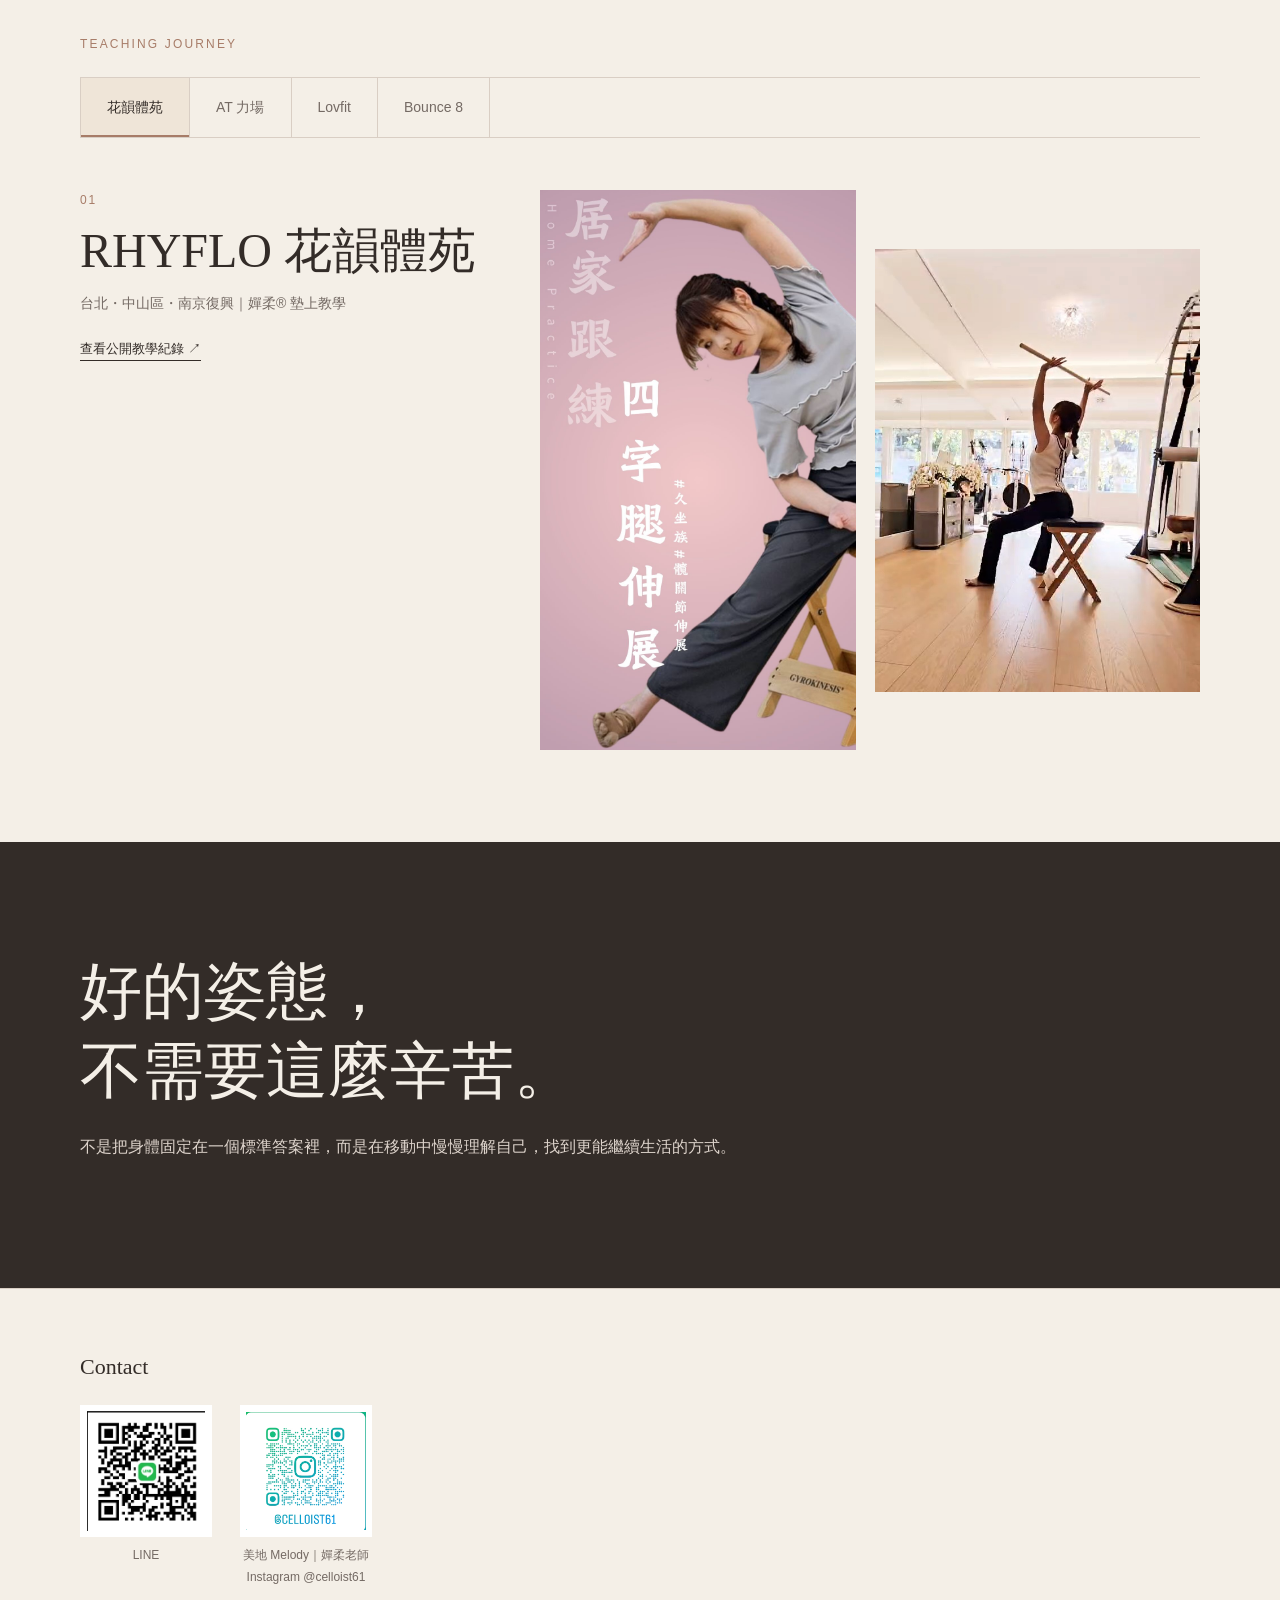
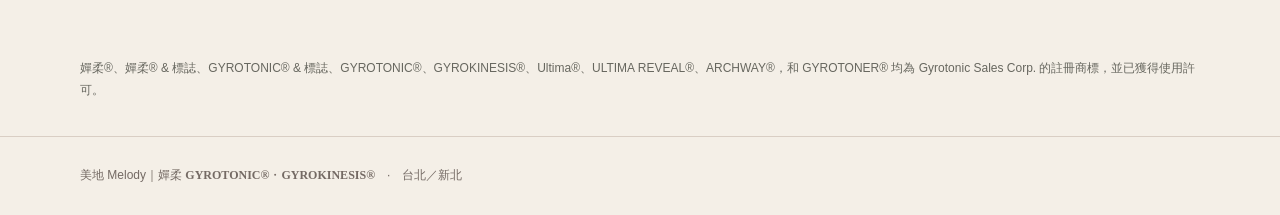
==== commit 71006232: "fix: standardize footer trademark typography" ====
--- a/index.html
+++ b/index.html
@@ -1 +1 @@
-<!doctype html><html lang="zh-Hant"><head><meta charset="utf-8"><meta name="viewport" content="width=device-width,initial-scale=1"><meta name="google-site-verification" content="MThSLoZWzAhifxnUB_rEgF0tvNt7_HKuzqucP3za8JA" /><title>美地 Melody｜嬋柔® 器械 (GYROTONIC®)・嬋柔® 墊上 (GYROKINESIS®)｜台北・新北</title><meta name="description" content="美地 Melody，台北・新北嬋柔老師，教授嬋柔® 器械 (GYROTONIC®) 與嬋柔® 墊上 (GYROKINESIS®)。從身體現在怎麼動開始，不急著做更多、做更大；先動得穩，再動得開。"><link rel="canonical" href="https://melody-brand-website.vercel.app/"><meta property="og:title" content="美地 Melody｜嬋柔® 器械 (GYROTONIC®)・嬋柔® 墊上 (GYROKINESIS®)｜台北・新北"><meta property="og:description" content="美地 Melody，台北・新北嬋柔老師，教授嬋柔® 器械 (GYROTONIC®) 與嬋柔® 墊上 (GYROKINESIS®)。從身體現在怎麼動開始，不急著做更多、做更大；先動得穩，再動得開。"><meta property="og:type" content="website"><meta property="og:image" content="https://melody-brand-website.vercel.app/assets/hero-gk.jpg"><meta property="og:url" content="https://melody-brand-website.vercel.app/"><meta name="twitter:card" content="summary_large_image"><meta name="twitter:title" content="美地 Melody｜嬋柔® 器械 (GYROTONIC®)・嬋柔® 墊上 (GYROKINESIS®)｜台北・新北"><meta name="twitter:description" content="美地 Melody，台北・新北嬋柔老師，教授嬋柔® 器械 (GYROTONIC®) 與嬋柔® 墊上 (GYROKINESIS®)。從身體現在怎麼動開始，不急著做更多、做更大；先動得穩，再動得開。"><meta name="twitter:image" content="https://melody-brand-website.vercel.app/assets/hero-gk.jpg"><link rel="preload" as="image" href="assets/hero-gk.jpg" fetchpriority="high"><script async src="https://www.googletagmanager.com/gtag/js?id=G-CWCWLN4FJT"></script><script>window.dataLayer=window.dataLayer||[];function gtag(){dataLayer.push(arguments);}gtag('js',new Date());gtag('config','G-CWCWLN4FJT');</script><script type="application/ld+json">{"@context":"https://schema.org","@type":"Person","@id":"https://melody-brand-website.vercel.app/#melody","name":"美地 Melody","alternateName":["Melody","美地","Mei Ti Chen"],"url":"https://melody-brand-website.vercel.app/","sameAs":["https://www.instagram.com/celloist61/","https://www.gyrotonic.com/trainer/21008/"],"jobTitle":"嬋柔老師","knowsAbout":["嬋柔","GYROTONIC®","GYROKINESIS®"],"areaServed":["台北","台北市中山區","南京復興","新北"]}</script><script type="application/ld+json">{"@context":"https://schema.org","@type":"WebSite","@id":"https://melody-brand-website.vercel.app/#website","url":"https://melody-brand-website.vercel.app/","name":"美地 Melody","alternateName":"美地 Melody｜嬋柔 GYROTONIC®・GYROKINESIS®","inLanguage":"zh-Hant","publisher":{"@id":"https://melody-brand-website.vercel.app/#melody"}}</script><style>:root{--paper:#F4EFE7;--ink:#332C28;--muted:#746A64;--line:#D9CEC4;--accent:#A77C68;--white:#fff;--navy:#243447;--brown:#9A6F59;--note:#EFE5D8}*{box-sizing:border-box}html{scroll-behavior:smooth}body{margin:0;background:var(--paper);color:var(--ink);font-family:"Noto Sans TC","PingFang TC","Microsoft JhengHei",sans-serif;line-height:1.8}h1,h2,h3{font-family:"Noto Serif TC","Songti TC","PMingLiU",serif;font-weight:500;line-height:1.28;margin:0}a{color:inherit}.tm{font-family:"Times New Roman",Times,serif;font-weight:700}.wrap{width:min(1120px,calc(100% - 40px));margin:auto}.kicker{font-size:12px;letter-spacing:.18em;color:var(--accent);margin-bottom:22px}.hero{padding:70px 0 84px;display:grid;grid-template-columns:1.15fr .85fr;gap:80px;align-items:end}.hero h1{font-size:clamp(48px,7vw,82px);letter-spacing:-.04em}.hero .en{font-size:17px;letter-spacing:.06em;color:var(--accent);margin-top:12px}.hero p{font-size:18px;color:#5E554F;max-width:590px;margin:28px 0 0}.sidequote{border-left:1px solid var(--line);padding-left:28px;font-family:"Noto Serif TC",serif;font-size:26px;line-height:1.55}.section{padding:92px 0;border-top:1px solid var(--line)}.intro{display:grid;grid-template-columns:.75fr 1.25fr;gap:70px}.intro h2{font-size:clamp(34px,4.5vw,54px)}.intro p{font-size:17px;color:#5E554F;margin:0 0 14px}.place{display:grid;grid-template-columns:.38fr .62fr;gap:48px;align-items:start}.num{font-size:12px;letter-spacing:.16em;color:var(--accent)}.place h2{font-size:clamp(32px,4vw,48px);margin:8px 0 10px}.meta{color:var(--muted);font-size:14px}.proof{display:inline-block;margin-top:20px;font-size:13px;text-decoration:none;border-bottom:1px solid var(--ink)}.media-link{min-height:220px;border:1px solid var(--line);display:flex;flex-direction:column;justify-content:center;padding:36px;background:rgba(255,255,255,.25)}.media-link p{margin:0 0 8px;color:#5E554F}.teaching-photos{display:grid;grid-template-columns:1fr 1fr;gap:12px}.teaching-photos img{width:100%;height:420px;object-fit:cover;display:block}.photo-grid{display:grid;grid-template-columns:repeat(3,1fr);gap:12px;margin-top:12px}.photo-grid img{width:100%;height:300px;object-fit:cover;display:block}.rhyflo-pair{display:grid;grid-template-columns:1fr 1fr;gap:14px;align-items:center}.rhyflo-pair img{width:100%;height:560px;object-fit:contain;display:block}.journey-tabs{display:flex;border-top:1px solid var(--line);border-bottom:1px solid var(--line);margin:0 0 52px;overflow-x:auto}.journey-tab{appearance:none;border:0;border-right:1px solid var(--line);background:transparent;color:var(--muted);font:inherit;font-size:14px;padding:17px 26px;cursor:pointer;white-space:nowrap}.journey-tab:first-child{border-left:1px solid var(--line)}.journey-tab[aria-selected="true"]{background:var(--note);color:var(--ink);box-shadow:inset 0 -2px 0 var(--accent)}.journey-panel[hidden]{display:none}.closing{padding:110px 0;background:#332C28;color:#F4EFE7}.closing h2{font-size:clamp(38px,5vw,62px);max-width:850px}.closing p{max-width:670px;color:#DED4CC;margin-top:22px}.contact{padding:64px 0 46px;border-top:1px solid var(--line)}.contact h2{font-size:22px;margin-bottom:24px}.qr-row{display:flex;gap:28px;align-items:flex-start}.qr-item{font-size:12px;color:var(--muted);text-align:center}.qr-item img{display:block;width:132px;height:132px;object-fit:contain;background:#fff;padding:6px;margin-bottom:8px}.note{padding:24px 0 35px;font-size:12px;color:#67675f}.promo-grid{display:grid;grid-template-columns:1.15fr .85fr;gap:14px}.promo-grid img{width:100%;height:560px;object-fit:cover;border-radius:24px}.photo-credit{font-size:11px;font-weight:400;line-height:1.6;color:var(--muted);margin-top:8px;text-align:left}.site-nav{height:auto;display:block;border-bottom:1px solid var(--line)}.site-nav-inner{width:min(1100px,calc(100% - 48px));margin:auto;display:flex;align-items:stretch}.site-nav a{flex:1;display:block;text-decoration:none;padding:18px 20px 16px;border-right:1px solid var(--line);position:relative}.site-nav a:first-child{border-left:1px solid var(--line)}.site-nav .nav-cn{display:block;font-size:15px;font-weight:500;line-height:1.35}.site-nav .nav-en{display:block;margin-top:3px;font-size:10px;letter-spacing:.08em;color:var(--muted);line-height:1.4}.site-nav a.active{background:var(--note);color:var(--navy)}.site-nav a.active:after{content:"";position:absolute;left:20px;right:20px;bottom:-1px;height:2px;background:var(--brown)}@media(max-width:800px){.wrap{width:calc(100% - 36px)}.hero,.intro,.place{grid-template-columns:1fr}.hero{padding:42px 0 54px;gap:28px}.kicker{margin-bottom:14px}.hero h1{font-size:52px;line-height:1.2}.hero .en{font-size:16px;margin-top:7px}.hero p{font-size:16px;line-height:1.85;margin-top:22px}.sidequote{font-size:23px;line-height:1.55;margin-top:2px;padding-left:20px}.promo-grid{grid-template-columns:1fr;gap:12px}.promo-grid img{height:auto;border-radius:14px}.section{padding:64px 0}.intro{gap:26px}.intro h2{font-size:38px;line-height:1.3}.intro p{font-size:16px;line-height:1.85}.place{gap:24px}.place h2{font-size:38px;line-height:1.25}.proof{min-height:44px;padding:10px 0;margin-top:10px}.media-link{min-height:0;padding:24px}.teaching-photos,.photo-grid,.rhyflo-pair{grid-template-columns:1fr;gap:12px}.teaching-photos img,.photo-grid img,.rhyflo-pair img{width:100%;height:auto;object-fit:contain}.photo-grid{margin-top:0}.journey-tabs{margin-bottom:34px}.journey-tab{padding:14px 18px;font-size:13px}.closing{padding:72px 0}.closing h2{font-size:40px;line-height:1.3}.closing p{font-size:15px;line-height:1.85;margin-top:18px}.contact{padding:48px 0 36px}.qr-row{gap:18px;flex-wrap:wrap}.qr-item img{width:116px;height:116px}.note{padding:20px 0 28px;line-height:1.7}.site-nav-inner{width:100%;overflow-x:auto}.site-nav a{flex:0 0 25%;min-width:112px;padding:13px 10px 11px;text-align:center}.site-nav a:first-child{border-left:0}.site-nav a:last-child{border-right:0}.site-nav .nav-cn{font-size:13px;white-space:nowrap}.site-nav .nav-en{font-size:9px;letter-spacing:.03em;white-space:nowrap}.site-nav a.active:after{left:10px;right:10px}}</style></head><body><nav class="site-nav" aria-label="主要頁面"><div class="site-nav-inner"><a class="active" href="index.html" aria-current="page"><span class="nav-cn"><strong>嬋柔®</strong> 墊上</span><span class="nav-en tm">GYROKINESIS®</span></a><a href="gyrotonic.html"><span class="nav-cn"><strong>嬋柔®</strong> 器械</span><span class="nav-en tm">GYROTONIC®</span></a><a href="learning-map.html"><span class="nav-cn">線上學習地圖</span><span class="nav-en">Learning Map</span></a><a href="about.html"><span class="nav-cn">美地 Melody</span><span class="nav-en">About</span></a></div></nav><header class="wrap hero"><div><div class="kicker">WHAT I TEACH · MAT WORK</div><h1><strong>嬋柔®</strong> 墊上</h1><div class="en">(<span class="tm">GYROKINESIS®</span>)</div><p>我是美地 Melody（Mei Ti Chen），在台北與新北教授 <strong>嬋柔®</strong> 器械 (<span class="tm">GYROTONIC®</span>) 與 <strong>嬋柔®</strong> 墊上 (<span class="tm">GYROKINESIS®</span>)。不需要器械，也可以重新感覺身體怎麼移動。從椅子、墊上到站姿，在呼吸與連續的移動裡，慢慢找到自己的方向。</p></div><div class="sidequote">不一定需要做更多。<br>先理解身體現在發生什麼。</div></header><section class="wrap" style="padding-top:0"><div class="promo-grid"><img src="assets/hero-gk.jpg" alt="美地 Melody 示範 GYROKINESIS 嬋柔® 墊上動作"><img src="assets/gk-chair.jpg" alt="美地 Melody 示範 GYROKINESIS 椅子動作"></div><div class="photo-credit">李文宇攝影於AT力場忠孝</div></section><section class="section"><div class="wrap intro"><h2>先動得穩，<br>再動得開。</h2><div><p><strong>嬋柔®</strong> 墊上的練習會使用椅子與墊子，也會進入站姿與不同方向的移動。</p><p>我的教學不急著讓你把動作做得更大。比起一直拉開、撐住，我更在意你能不能在移動裡找到空間、方向，以及穩定和活動之間的關係。</p><p>有時候，身體需要的不是再多做一點，而是先感覺：<strong>我現在是怎麼動的？還有沒有別的路？</strong></p></div></div></section><section class="section"><div class="wrap"><div class="kicker">TEACHING JOURNEY</div><div class="journey-tabs" role="tablist" aria-label="教學場域"><button class="journey-tab" role="tab" aria-selected="true" aria-controls="panel-rhyflo" id="tab-rhyflo">花韻體苑</button><button class="journey-tab" role="tab" aria-selected="false" aria-controls="panel-at" id="tab-at">AT 力場</button><button class="journey-tab" role="tab" aria-selected="false" aria-controls="panel-lovfit" id="tab-lovfit">Lovfit</button><button class="journey-tab" role="tab" aria-selected="false" aria-controls="panel-bounce" id="tab-bounce">Bounce 8</button></div><div id="panel-rhyflo" class="journey-panel place" role="tabpanel" aria-labelledby="tab-rhyflo"><div><div class="num">01</div><h2>RHYFLO 花韻體苑</h2><div class="meta">台北・中山區・南京復興｜嬋柔® 墊上教學</div><a class="proof" href="https://www.facebook.com/share/v/1JUZXW8fji/" target="_blank" rel="noopener">查看公開教學紀錄 ↗</a></div><div class="teaching-photos rhyflo-pair"><img src="assets/rhyflo-gk (1).jpg" alt="美地 Melody RHYFLO 花韻體苑 GYROKINESIS 嬋柔® 墊上練習"><img src="assets/rhyflo-gk-02.jpg" alt="美地 Melody 在 RHYFLO 花韻體苑帶領 GYROKINESIS 嬋柔® 墊上教學"></div></div><div id="panel-at" class="journey-panel place" role="tabpanel" aria-labelledby="tab-at" hidden><div><div class="num">02</div><h2>AT 力場</h2><div class="meta">台北｜嬋柔® 墊上團體教學</div><p class="meta">從椅子到墊上，帶著學生在不同位置裡探索移動。</p></div><div class="photo-grid"><img src="assets/AT_GK_01.jpg" alt="美地 Melody 在 AT 力場帶領嬋柔® 墊上課程"><img src="assets/AT_GK_03.jpg" alt="AT 力場椅子與嬋柔® 墊上練習"><img src="assets/AT_GK_05.jpg" alt="AT 力場嬋柔® 墊上教學現場"></div></div><div id="panel-lovfit" class="journey-panel place" role="tabpanel" aria-labelledby="tab-lovfit" hidden><div><div class="num">03</div><h2>Lovfit</h2><div class="meta">新北・板橋｜嬋柔® 墊上教學</div><a class="proof" href="https://www.facebook.com/share/r/18ch3yFkik/" target="_blank" rel="noopener">查看公開教學紀錄 ↗</a></div><div class="teaching-photos"><img src="assets/lovefit-01.jpg" alt="美地 Melody 在新北板橋 Lovfit 帶領嬋柔® 墊上 GYROKINESIS 團體課程"><img src="assets/lovefit-02.jpg" alt="Lovfit 嬋柔® 墊上 GYROKINESIS 椅子團體教學現場"></div></div><div id="panel-bounce" class="journey-panel place" role="tabpanel" aria-labelledby="tab-bounce" hidden><div><div class="num">04</div><h2>Bounce 8</h2><div class="meta">台北・天母｜嬋柔® 墊上教學</div><a class="proof" href="https://www.facebook.com/share/v/1MPd2FnZBK/" target="_blank" rel="noopener">查看公開教學紀錄 ↗</a></div><div class="media-link"><p>台北天母的嬋柔® 墊上教學紀錄</p><a class="proof" href="https://www.facebook.com/share/v/1MPd2FnZBK/" target="_blank" rel="noopener">Facebook 影片 ↗</a></div></div></div></section><section class="closing"><div class="wrap"><h2>好的姿態，<br>不需要這麼辛苦。</h2><p>不是把身體固定在一個標準答案裡，而是在移動中慢慢理解自己，找到更能繼續生活的方式。</p></div></section><section class="contact"><div class="wrap"><h2>Contact</h2><div class="qr-row"><div class="qr-item"><img src="assets/line-qr.jpg" alt="美地 Melody LINE QR Code">LINE</div><div class="qr-item"><img src="assets/instagram-qr.jpg" alt="美地 Melody 嬋柔老師 Instagram @celloist61 QR Code">美地 Melody｜嬋柔老師<br>Instagram @celloist61</div></div></div></section><div class="note"><div class="wrap">嬋柔®、嬋柔® & 標誌、GYROTONIC® & 標誌、GYROTONIC®、GYROKINESIS®、Ultima®、ULTIMA REVEAL®、ARCHWAY®，和 GYROTONER® 均為 Gyrotonic Sales Corp. 的註冊商標，並已獲得使用許可。</div></div><footer style="border-top:1px solid var(--line);padding:28px 0;font-size:12px;color:var(--muted)"><div class="wrap">美地 Melody｜嬋柔 GYROTONIC®・GYROKINESIS®　·　台北／新北</div></footer><script>const tabs=[...document.querySelectorAll('.journey-tab')],panels=[...document.querySelectorAll('.journey-panel')];tabs.forEach(t=>t.addEventListener('click',()=>{tabs.forEach(x=>x.setAttribute('aria-selected','false'));panels.forEach(p=>p.hidden=true);t.setAttribute('aria-selected','true');document.getElementById(t.getAttribute('aria-controls')).hidden=false;}));</script></body></html>
+<!doctype html><html lang="zh-Hant"><head><meta charset="utf-8"><meta name="viewport" content="width=device-width,initial-scale=1"><meta name="google-site-verification" content="MThSLoZWzAhifxnUB_rEgF0tvNt7_HKuzqucP3za8JA" /><title>美地 Melody｜嬋柔® 器械 (GYROTONIC®)・嬋柔® 墊上 (GYROKINESIS®)｜台北・新北</title><meta name="description" content="美地 Melody，台北・新北嬋柔老師，教授嬋柔® 器械 (GYROTONIC®) 與嬋柔® 墊上 (GYROKINESIS®)。從身體現在怎麼動開始，不急著做更多、做更大；先動得穩，再動得開。"><link rel="canonical" href="https://melody-brand-website.vercel.app/"><meta property="og:title" content="美地 Melody｜嬋柔® 器械 (GYROTONIC®)・嬋柔® 墊上 (GYROKINESIS®)｜台北・新北"><meta property="og:description" content="美地 Melody，台北・新北嬋柔老師，教授嬋柔® 器械 (GYROTONIC®) 與嬋柔® 墊上 (GYROKINESIS®)。從身體現在怎麼動開始，不急著做更多、做更大；先動得穩，再動得開。"><meta property="og:type" content="website"><meta property="og:image" content="https://melody-brand-website.vercel.app/assets/hero-gk.jpg"><meta property="og:url" content="https://melody-brand-website.vercel.app/"><meta name="twitter:card" content="summary_large_image"><meta name="twitter:title" content="美地 Melody｜嬋柔® 器械 (GYROTONIC®)・嬋柔® 墊上 (GYROKINESIS®)｜台北・新北"><meta name="twitter:description" content="美地 Melody，台北・新北嬋柔老師，教授嬋柔® 器械 (GYROTONIC®) 與嬋柔® 墊上 (GYROKINESIS®)。從身體現在怎麼動開始，不急著做更多、做更大；先動得穩，再動得開。"><meta name="twitter:image" content="https://melody-brand-website.vercel.app/assets/hero-gk.jpg"><link rel="preload" as="image" href="assets/hero-gk.jpg" fetchpriority="high"><script async src="https://www.googletagmanager.com/gtag/js?id=G-CWCWLN4FJT"></script><script>window.dataLayer=window.dataLayer||[];function gtag(){dataLayer.push(arguments);}gtag('js',new Date());gtag('config','G-CWCWLN4FJT');</script><script type="application/ld+json">{"@context":"https://schema.org","@type":"Person","@id":"https://melody-brand-website.vercel.app/#melody","name":"美地 Melody","alternateName":["Melody","美地","Mei Ti Chen"],"url":"https://melody-brand-website.vercel.app/","sameAs":["https://www.instagram.com/celloist61/","https://www.gyrotonic.com/trainer/21008/"],"jobTitle":"嬋柔老師","knowsAbout":["嬋柔","GYROTONIC®","GYROKINESIS®"],"areaServed":["台北","台北市中山區","南京復興","新北"]}</script><script type="application/ld+json">{"@context":"https://schema.org","@type":"WebSite","@id":"https://melody-brand-website.vercel.app/#website","url":"https://melody-brand-website.vercel.app/","name":"美地 Melody","alternateName":"美地 Melody｜嬋柔 GYROTONIC®・GYROKINESIS®","inLanguage":"zh-Hant","publisher":{"@id":"https://melody-brand-website.vercel.app/#melody"}}</script><style>:root{--paper:#F4EFE7;--ink:#332C28;--muted:#746A64;--line:#D9CEC4;--accent:#A77C68;--white:#fff;--navy:#243447;--brown:#9A6F59;--note:#EFE5D8}*{box-sizing:border-box}html{scroll-behavior:smooth}body{margin:0;background:var(--paper);color:var(--ink);font-family:"Noto Sans TC","PingFang TC","Microsoft JhengHei",sans-serif;line-height:1.8}h1,h2,h3{font-family:"Noto Serif TC","Songti TC","PMingLiU",serif;font-weight:500;line-height:1.28;margin:0}a{color:inherit}.tm{font-family:"Times New Roman",Times,serif;font-weight:700}.wrap{width:min(1120px,calc(100% - 40px));margin:auto}.kicker{font-size:12px;letter-spacing:.18em;color:var(--accent);margin-bottom:22px}.hero{padding:70px 0 84px;display:grid;grid-template-columns:1.15fr .85fr;gap:80px;align-items:end}.hero h1{font-size:clamp(48px,7vw,82px);letter-spacing:-.04em}.hero .en{font-size:17px;letter-spacing:.06em;color:var(--accent);margin-top:12px}.hero p{font-size:18px;color:#5E554F;max-width:590px;margin:28px 0 0}.sidequote{border-left:1px solid var(--line);padding-left:28px;font-family:"Noto Serif TC",serif;font-size:26px;line-height:1.55}.section{padding:92px 0;border-top:1px solid var(--line)}.intro{display:grid;grid-template-columns:.75fr 1.25fr;gap:70px}.intro h2{font-size:clamp(34px,4.5vw,54px)}.intro p{font-size:17px;color:#5E554F;margin:0 0 14px}.place{display:grid;grid-template-columns:.38fr .62fr;gap:48px;align-items:start}.num{font-size:12px;letter-spacing:.16em;color:var(--accent)}.place h2{font-size:clamp(32px,4vw,48px);margin:8px 0 10px}.meta{color:var(--muted);font-size:14px}.proof{display:inline-block;margin-top:20px;font-size:13px;text-decoration:none;border-bottom:1px solid var(--ink)}.media-link{min-height:220px;border:1px solid var(--line);display:flex;flex-direction:column;justify-content:center;padding:36px;background:rgba(255,255,255,.25)}.media-link p{margin:0 0 8px;color:#5E554F}.teaching-photos{display:grid;grid-template-columns:1fr 1fr;gap:12px}.teaching-photos img{width:100%;height:420px;object-fit:cover;display:block}.photo-grid{display:grid;grid-template-columns:repeat(3,1fr);gap:12px;margin-top:12px}.photo-grid img{width:100%;height:300px;object-fit:cover;display:block}.rhyflo-pair{display:grid;grid-template-columns:1fr 1fr;gap:14px;align-items:center}.rhyflo-pair img{width:100%;height:560px;object-fit:contain;display:block}.journey-tabs{display:flex;border-top:1px solid var(--line);border-bottom:1px solid var(--line);margin:0 0 52px;overflow-x:auto}.journey-tab{appearance:none;border:0;border-right:1px solid var(--line);background:transparent;color:var(--muted);font:inherit;font-size:14px;padding:17px 26px;cursor:pointer;white-space:nowrap}.journey-tab:first-child{border-left:1px solid var(--line)}.journey-tab[aria-selected="true"]{background:var(--note);color:var(--ink);box-shadow:inset 0 -2px 0 var(--accent)}.journey-panel[hidden]{display:none}.closing{padding:110px 0;background:#332C28;color:#F4EFE7}.closing h2{font-size:clamp(38px,5vw,62px);max-width:850px}.closing p{max-width:670px;color:#DED4CC;margin-top:22px}.contact{padding:64px 0 46px;border-top:1px solid var(--line)}.contact h2{font-size:22px;margin-bottom:24px}.qr-row{display:flex;gap:28px;align-items:flex-start}.qr-item{font-size:12px;color:var(--muted);text-align:center}.qr-item img{display:block;width:132px;height:132px;object-fit:contain;background:#fff;padding:6px;margin-bottom:8px}.note{padding:24px 0 35px;font-size:12px;color:#67675f}.promo-grid{display:grid;grid-template-columns:1.15fr .85fr;gap:14px}.promo-grid img{width:100%;height:560px;object-fit:cover;border-radius:24px}.photo-credit{font-size:11px;font-weight:400;line-height:1.6;color:var(--muted);margin-top:8px;text-align:left}.site-nav{height:auto;display:block;border-bottom:1px solid var(--line)}.site-nav-inner{width:min(1100px,calc(100% - 48px));margin:auto;display:flex;align-items:stretch}.site-nav a{flex:1;display:block;text-decoration:none;padding:18px 20px 16px;border-right:1px solid var(--line);position:relative}.site-nav a:first-child{border-left:1px solid var(--line)}.site-nav .nav-cn{display:block;font-size:15px;font-weight:500;line-height:1.35}.site-nav .nav-en{display:block;margin-top:3px;font-size:10px;letter-spacing:.08em;color:var(--muted);line-height:1.4}.site-nav a.active{background:var(--note);color:var(--navy)}.site-nav a.active:after{content:"";position:absolute;left:20px;right:20px;bottom:-1px;height:2px;background:var(--brown)}@media(max-width:800px){.wrap{width:calc(100% - 36px)}.hero,.intro,.place{grid-template-columns:1fr}.hero{padding:42px 0 54px;gap:28px}.kicker{margin-bottom:14px}.hero h1{font-size:52px;line-height:1.2}.hero .en{font-size:16px;margin-top:7px}.hero p{font-size:16px;line-height:1.85;margin-top:22px}.sidequote{font-size:23px;line-height:1.55;margin-top:2px;padding-left:20px}.promo-grid{grid-template-columns:1fr;gap:12px}.promo-grid img{height:auto;border-radius:14px}.section{padding:64px 0}.intro{gap:26px}.intro h2{font-size:38px;line-height:1.3}.intro p{font-size:16px;line-height:1.85}.place{gap:24px}.place h2{font-size:38px;line-height:1.25}.proof{min-height:44px;padding:10px 0;margin-top:10px}.media-link{min-height:0;padding:24px}.teaching-photos,.photo-grid,.rhyflo-pair{grid-template-columns:1fr;gap:12px}.teaching-photos img,.photo-grid img,.rhyflo-pair img{width:100%;height:auto;object-fit:contain}.photo-grid{margin-top:0}.journey-tabs{margin-bottom:34px}.journey-tab{padding:14px 18px;font-size:13px}.closing{padding:72px 0}.closing h2{font-size:40px;line-height:1.3}.closing p{font-size:15px;line-height:1.85;margin-top:18px}.contact{padding:48px 0 36px}.qr-row{gap:18px;flex-wrap:wrap}.qr-item img{width:116px;height:116px}.note{padding:20px 0 28px;line-height:1.7}.site-nav-inner{width:100%;overflow-x:auto}.site-nav a{flex:0 0 25%;min-width:112px;padding:13px 10px 11px;text-align:center}.site-nav a:first-child{border-left:0}.site-nav a:last-child{border-right:0}.site-nav .nav-cn{font-size:13px;white-space:nowrap}.site-nav .nav-en{font-size:9px;letter-spacing:.03em;white-space:nowrap}.site-nav a.active:after{left:10px;right:10px}}</style></head><body><nav class="site-nav" aria-label="主要頁面"><div class="site-nav-inner"><a class="active" href="index.html" aria-current="page"><span class="nav-cn"><strong>嬋柔®</strong> 墊上</span><span class="nav-en tm">GYROKINESIS®</span></a><a href="gyrotonic.html"><span class="nav-cn"><strong>嬋柔®</strong> 器械</span><span class="nav-en tm">GYROTONIC®</span></a><a href="learning-map.html"><span class="nav-cn">線上學習地圖</span><span class="nav-en">Learning Map</span></a><a href="about.html"><span class="nav-cn">美地 Melody</span><span class="nav-en">About</span></a></div></nav><header class="wrap hero"><div><div class="kicker">WHAT I TEACH · MAT WORK</div><h1><strong>嬋柔®</strong> 墊上</h1><div class="en">(<span class="tm">GYROKINESIS®</span>)</div><p>我是美地 Melody（Mei Ti Chen），在台北與新北教授 <strong>嬋柔®</strong> 器械 (<span class="tm">GYROTONIC®</span>) 與 <strong>嬋柔®</strong> 墊上 (<span class="tm">GYROKINESIS®</span>)。不需要器械，也可以重新感覺身體怎麼移動。從椅子、墊上到站姿，在呼吸與連續的移動裡，慢慢找到自己的方向。</p></div><div class="sidequote">不一定需要做更多。<br>先理解身體現在發生什麼。</div></header><section class="wrap" style="padding-top:0"><div class="promo-grid"><img src="assets/hero-gk.jpg" alt="美地 Melody 示範 GYROKINESIS 嬋柔® 墊上動作"><img src="assets/gk-chair.jpg" alt="美地 Melody 示範 GYROKINESIS 椅子動作"></div><div class="photo-credit">李文宇攝影於AT力場忠孝</div></section><section class="section"><div class="wrap intro"><h2>先動得穩，<br>再動得開。</h2><div><p><strong>嬋柔®</strong> 墊上的練習會使用椅子與墊子，也會進入站姿與不同方向的移動。</p><p>我的教學不急著讓你把動作做得更大。比起一直拉開、撐住，我更在意你能不能在移動裡找到空間、方向，以及穩定和活動之間的關係。</p><p>有時候，身體需要的不是再多做一點，而是先感覺：<strong>我現在是怎麼動的？還有沒有別的路？</strong></p></div></div></section><section class="section"><div class="wrap"><div class="kicker">TEACHING JOURNEY</div><div class="journey-tabs" role="tablist" aria-label="教學場域"><button class="journey-tab" role="tab" aria-selected="true" aria-controls="panel-rhyflo" id="tab-rhyflo">花韻體苑</button><button class="journey-tab" role="tab" aria-selected="false" aria-controls="panel-at" id="tab-at">AT 力場</button><button class="journey-tab" role="tab" aria-selected="false" aria-controls="panel-lovfit" id="tab-lovfit">Lovfit</button><button class="journey-tab" role="tab" aria-selected="false" aria-controls="panel-bounce" id="tab-bounce">Bounce 8</button></div><div id="panel-rhyflo" class="journey-panel place" role="tabpanel" aria-labelledby="tab-rhyflo"><div><div class="num">01</div><h2>RHYFLO 花韻體苑</h2><div class="meta">台北・中山區・南京復興｜嬋柔® 墊上教學</div><a class="proof" href="https://www.facebook.com/share/v/1JUZXW8fji/" target="_blank" rel="noopener">查看公開教學紀錄 ↗</a></div><div class="teaching-photos rhyflo-pair"><img src="assets/rhyflo-gk (1).jpg" alt="美地 Melody RHYFLO 花韻體苑 GYROKINESIS 嬋柔® 墊上練習"><img src="assets/rhyflo-gk-02.jpg" alt="美地 Melody 在 RHYFLO 花韻體苑帶領 GYROKINESIS 嬋柔® 墊上教學"></div></div><div id="panel-at" class="journey-panel place" role="tabpanel" aria-labelledby="tab-at" hidden><div><div class="num">02</div><h2>AT 力場</h2><div class="meta">台北｜嬋柔® 墊上團體教學</div><p class="meta">從椅子到墊上，帶著學生在不同位置裡探索移動。</p></div><div class="photo-grid"><img src="assets/AT_GK_01.jpg" alt="美地 Melody 在 AT 力場帶領嬋柔® 墊上課程"><img src="assets/AT_GK_03.jpg" alt="AT 力場椅子與嬋柔® 墊上練習"><img src="assets/AT_GK_05.jpg" alt="AT 力場嬋柔® 墊上教學現場"></div></div><div id="panel-lovfit" class="journey-panel place" role="tabpanel" aria-labelledby="tab-lovfit" hidden><div><div class="num">03</div><h2>Lovfit</h2><div class="meta">新北・板橋｜嬋柔® 墊上教學</div><a class="proof" href="https://www.facebook.com/share/r/18ch3yFkik/" target="_blank" rel="noopener">查看公開教學紀錄 ↗</a></div><div class="teaching-photos"><img src="assets/lovefit-01.jpg" alt="美地 Melody 在新北板橋 Lovfit 帶領嬋柔® 墊上 GYROKINESIS 團體課程"><img src="assets/lovefit-02.jpg" alt="Lovfit 嬋柔® 墊上 GYROKINESIS 椅子團體教學現場"></div></div><div id="panel-bounce" class="journey-panel place" role="tabpanel" aria-labelledby="tab-bounce" hidden><div><div class="num">04</div><h2>Bounce 8</h2><div class="meta">台北・天母｜嬋柔® 墊上教學</div><a class="proof" href="https://www.facebook.com/share/v/1MPd2FnZBK/" target="_blank" rel="noopener">查看公開教學紀錄 ↗</a></div><div class="media-link"><p>台北天母的嬋柔® 墊上教學紀錄</p><a class="proof" href="https://www.facebook.com/share/v/1MPd2FnZBK/" target="_blank" rel="noopener">Facebook 影片 ↗</a></div></div></div></section><section class="closing"><div class="wrap"><h2>好的姿態，<br>不需要這麼辛苦。</h2><p>不是把身體固定在一個標準答案裡，而是在移動中慢慢理解自己，找到更能繼續生活的方式。</p></div></section><section class="contact"><div class="wrap"><h2>Contact</h2><div class="qr-row"><div class="qr-item"><img src="assets/line-qr.jpg" alt="美地 Melody LINE QR Code">LINE</div><div class="qr-item"><img src="assets/instagram-qr.jpg" alt="美地 Melody 嬋柔老師 Instagram @celloist61 QR Code">美地 Melody｜嬋柔老師<br>Instagram @celloist61</div></div></div></section><div class="note"><div class="wrap">嬋柔®、嬋柔® & 標誌、GYROTONIC® & 標誌、GYROTONIC®、GYROKINESIS®、Ultima®、ULTIMA REVEAL®、ARCHWAY®，和 GYROTONER® 均為 Gyrotonic Sales Corp. 的註冊商標，並已獲得使用許可。</div></div><footer style="border-top:1px solid var(--line);padding:28px 0;font-size:12px;color:var(--muted)"><div class="wrap">美地 Melody｜嬋柔 <span class="tm">GYROTONIC®</span>・<span class="tm">GYROKINESIS®</span>　·　台北／新北</div></footer><script>const tabs=[...document.querySelectorAll('.journey-tab')],panels=[...document.querySelectorAll('.journey-panel')];tabs.forEach(t=>t.addEventListener('click',()=>{tabs.forEach(x=>x.setAttribute('aria-selected','false'));panels.forEach(p=>p.hidden=true);t.setAttribute('aria-selected','true');document.getElementById(t.getAttribute('aria-controls')).hidden=false;}));</script></body></html>
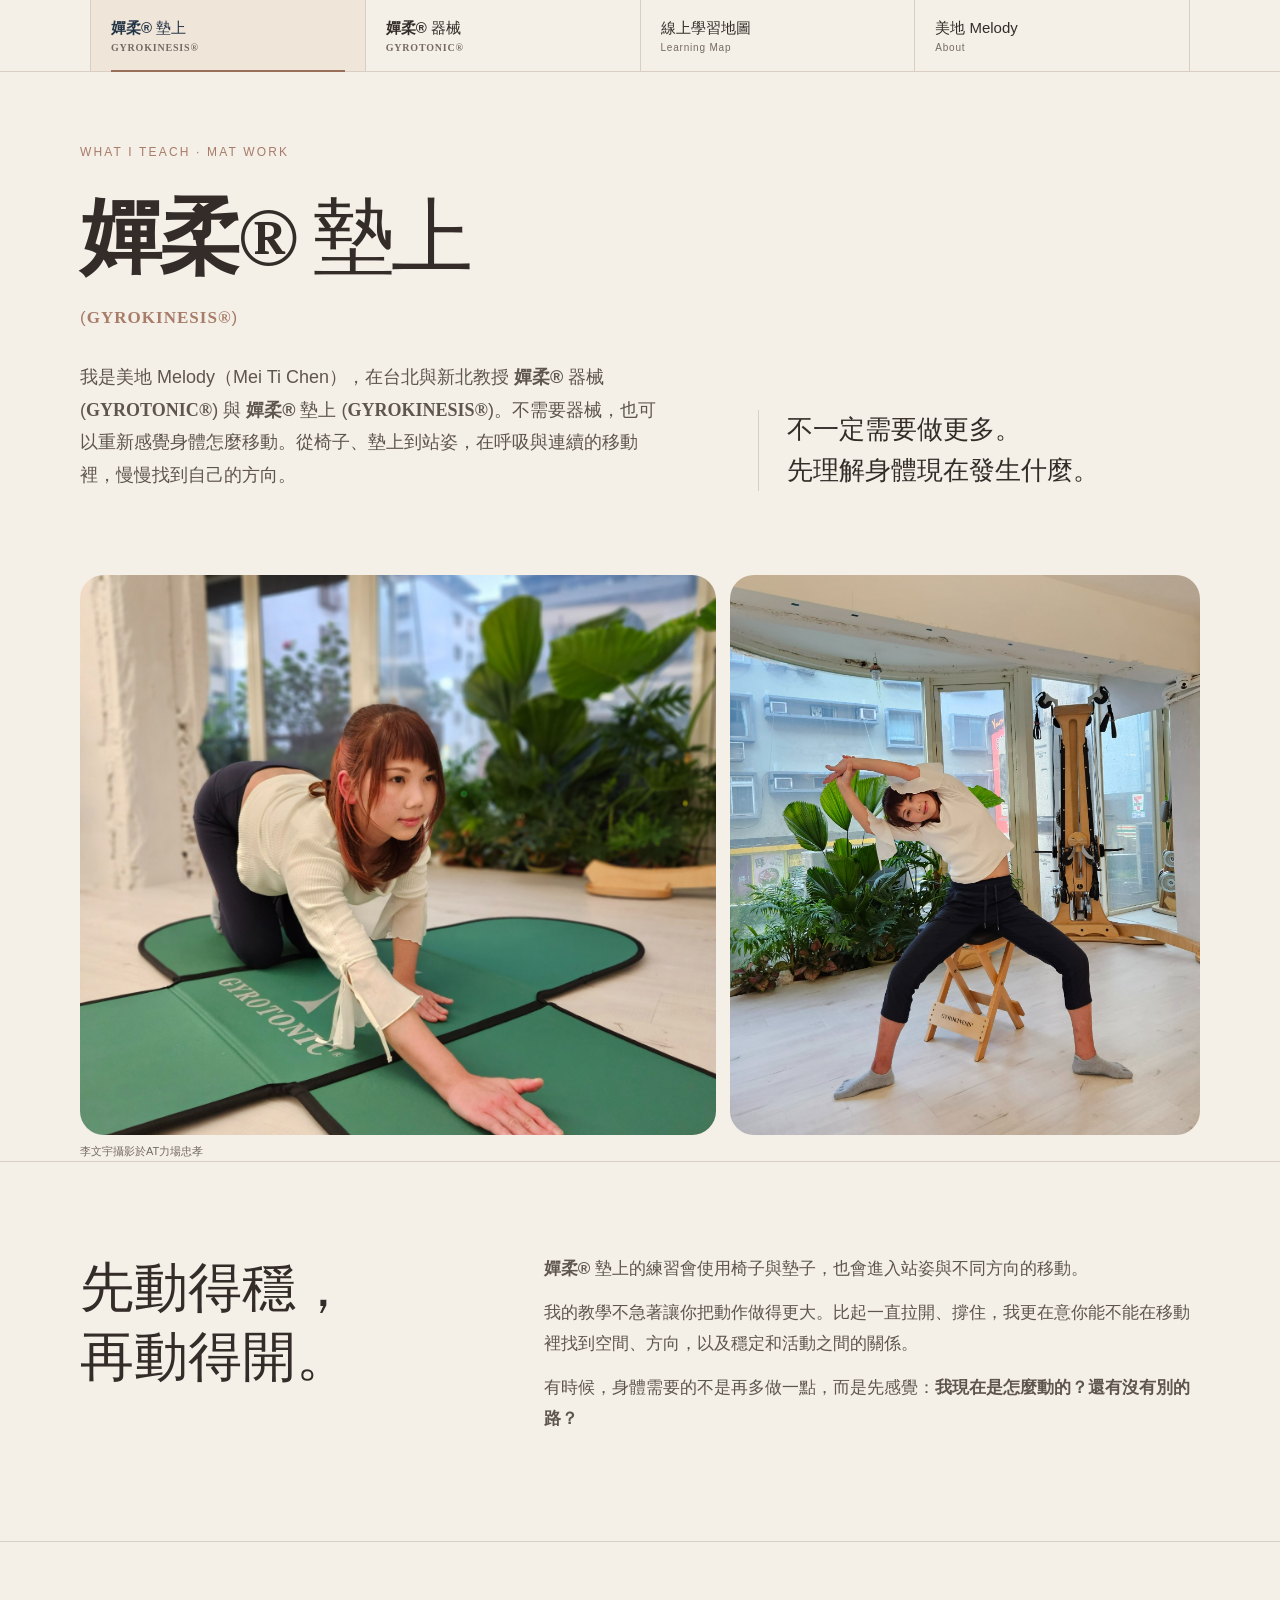
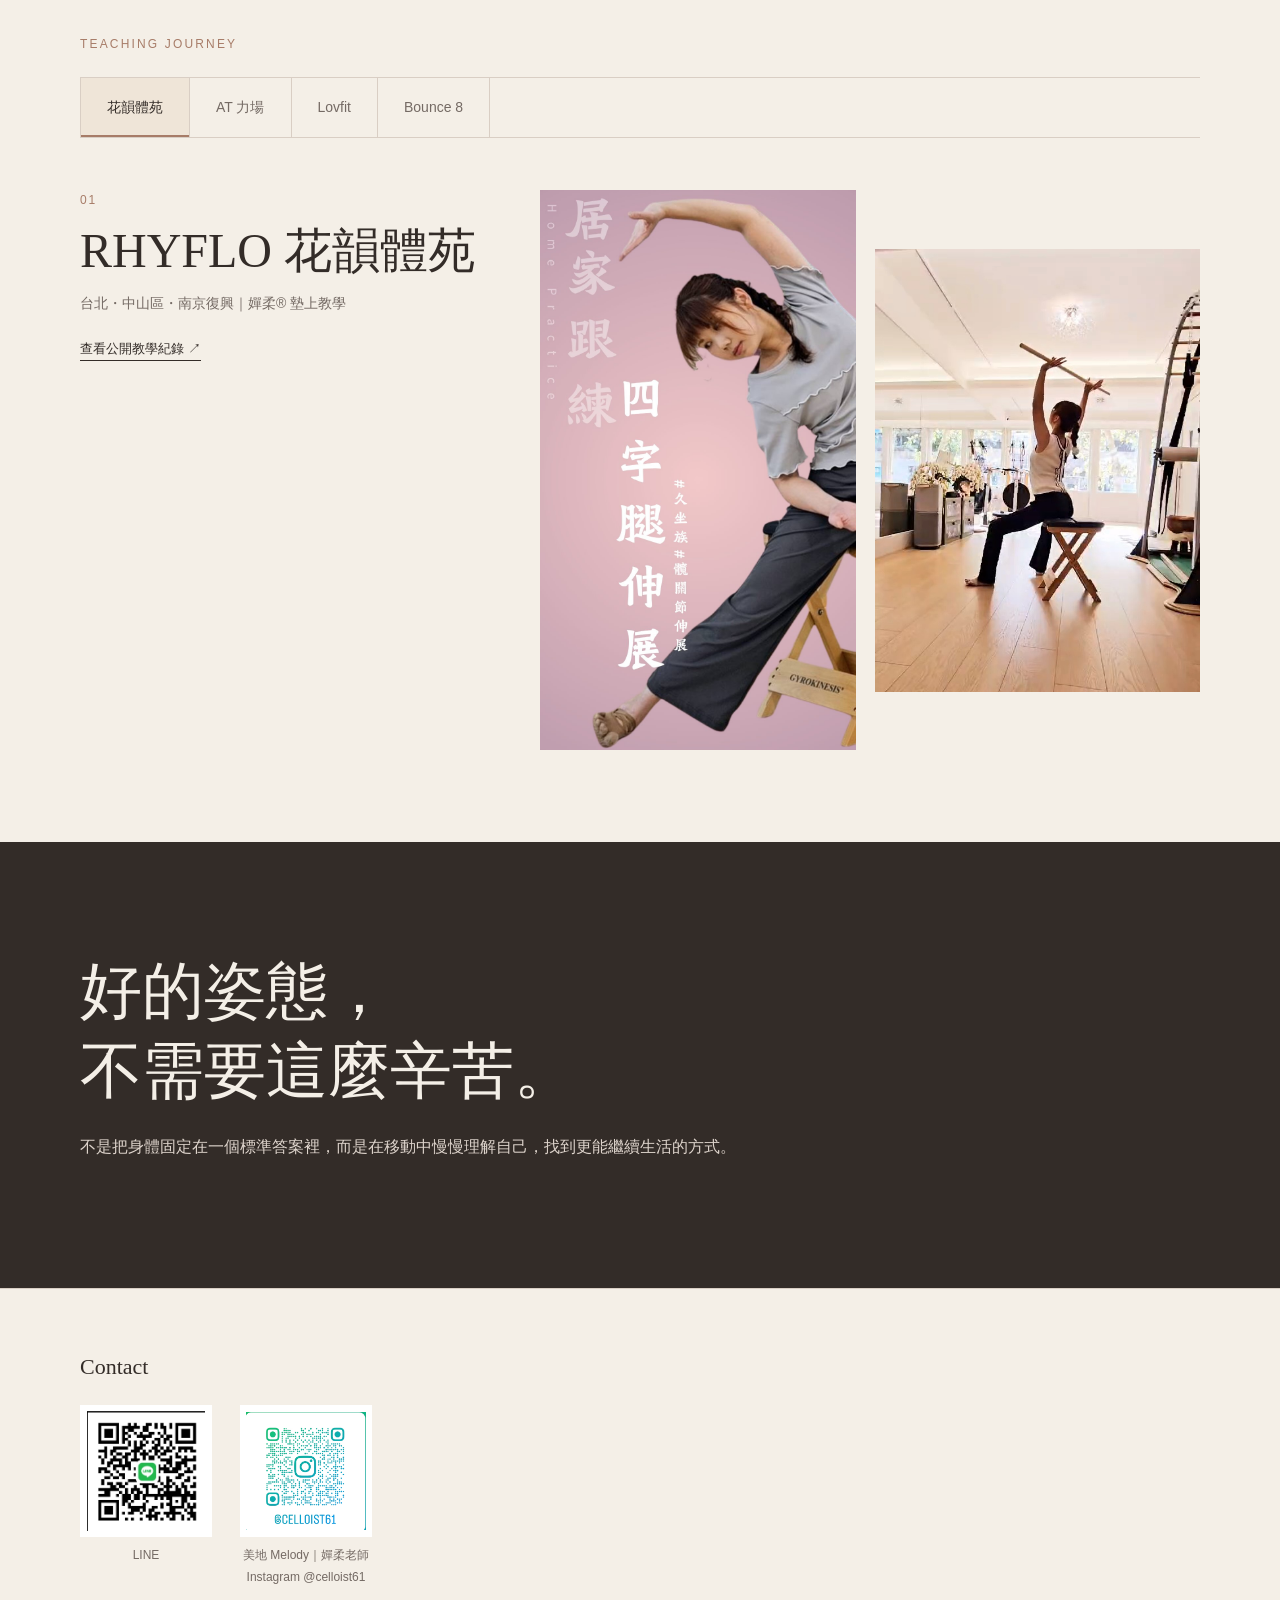
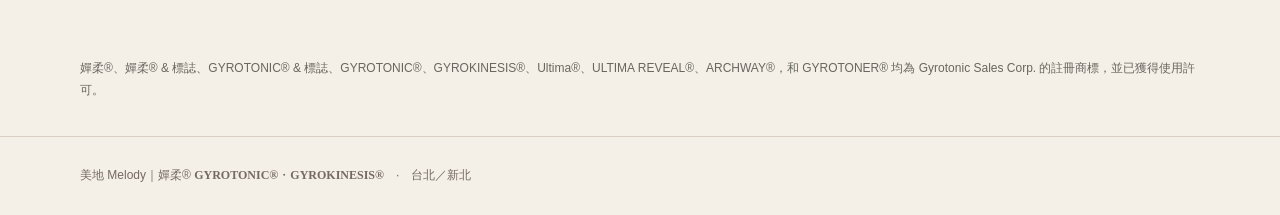
==== commit 15f38646: "fix: add registered mark to Chinese footer trademark" ====
--- a/index.html
+++ b/index.html
@@ -1 +1 @@
-<!doctype html><html lang="zh-Hant"><head><meta charset="utf-8"><meta name="viewport" content="width=device-width,initial-scale=1"><meta name="google-site-verification" content="MThSLoZWzAhifxnUB_rEgF0tvNt7_HKuzqucP3za8JA" /><title>美地 Melody｜嬋柔® 器械 (GYROTONIC®)・嬋柔® 墊上 (GYROKINESIS®)｜台北・新北</title><meta name="description" content="美地 Melody，台北・新北嬋柔老師，教授嬋柔® 器械 (GYROTONIC®) 與嬋柔® 墊上 (GYROKINESIS®)。從身體現在怎麼動開始，不急著做更多、做更大；先動得穩，再動得開。"><link rel="canonical" href="https://melody-brand-website.vercel.app/"><meta property="og:title" content="美地 Melody｜嬋柔® 器械 (GYROTONIC®)・嬋柔® 墊上 (GYROKINESIS®)｜台北・新北"><meta property="og:description" content="美地 Melody，台北・新北嬋柔老師，教授嬋柔® 器械 (GYROTONIC®) 與嬋柔® 墊上 (GYROKINESIS®)。從身體現在怎麼動開始，不急著做更多、做更大；先動得穩，再動得開。"><meta property="og:type" content="website"><meta property="og:image" content="https://melody-brand-website.vercel.app/assets/hero-gk.jpg"><meta property="og:url" content="https://melody-brand-website.vercel.app/"><meta name="twitter:card" content="summary_large_image"><meta name="twitter:title" content="美地 Melody｜嬋柔® 器械 (GYROTONIC®)・嬋柔® 墊上 (GYROKINESIS®)｜台北・新北"><meta name="twitter:description" content="美地 Melody，台北・新北嬋柔老師，教授嬋柔® 器械 (GYROTONIC®) 與嬋柔® 墊上 (GYROKINESIS®)。從身體現在怎麼動開始，不急著做更多、做更大；先動得穩，再動得開。"><meta name="twitter:image" content="https://melody-brand-website.vercel.app/assets/hero-gk.jpg"><link rel="preload" as="image" href="assets/hero-gk.jpg" fetchpriority="high"><script async src="https://www.googletagmanager.com/gtag/js?id=G-CWCWLN4FJT"></script><script>window.dataLayer=window.dataLayer||[];function gtag(){dataLayer.push(arguments);}gtag('js',new Date());gtag('config','G-CWCWLN4FJT');</script><script type="application/ld+json">{"@context":"https://schema.org","@type":"Person","@id":"https://melody-brand-website.vercel.app/#melody","name":"美地 Melody","alternateName":["Melody","美地","Mei Ti Chen"],"url":"https://melody-brand-website.vercel.app/","sameAs":["https://www.instagram.com/celloist61/","https://www.gyrotonic.com/trainer/21008/"],"jobTitle":"嬋柔老師","knowsAbout":["嬋柔","GYROTONIC®","GYROKINESIS®"],"areaServed":["台北","台北市中山區","南京復興","新北"]}</script><script type="application/ld+json">{"@context":"https://schema.org","@type":"WebSite","@id":"https://melody-brand-website.vercel.app/#website","url":"https://melody-brand-website.vercel.app/","name":"美地 Melody","alternateName":"美地 Melody｜嬋柔 GYROTONIC®・GYROKINESIS®","inLanguage":"zh-Hant","publisher":{"@id":"https://melody-brand-website.vercel.app/#melody"}}</script><style>:root{--paper:#F4EFE7;--ink:#332C28;--muted:#746A64;--line:#D9CEC4;--accent:#A77C68;--white:#fff;--navy:#243447;--brown:#9A6F59;--note:#EFE5D8}*{box-sizing:border-box}html{scroll-behavior:smooth}body{margin:0;background:var(--paper);color:var(--ink);font-family:"Noto Sans TC","PingFang TC","Microsoft JhengHei",sans-serif;line-height:1.8}h1,h2,h3{font-family:"Noto Serif TC","Songti TC","PMingLiU",serif;font-weight:500;line-height:1.28;margin:0}a{color:inherit}.tm{font-family:"Times New Roman",Times,serif;font-weight:700}.wrap{width:min(1120px,calc(100% - 40px));margin:auto}.kicker{font-size:12px;letter-spacing:.18em;color:var(--accent);margin-bottom:22px}.hero{padding:70px 0 84px;display:grid;grid-template-columns:1.15fr .85fr;gap:80px;align-items:end}.hero h1{font-size:clamp(48px,7vw,82px);letter-spacing:-.04em}.hero .en{font-size:17px;letter-spacing:.06em;color:var(--accent);margin-top:12px}.hero p{font-size:18px;color:#5E554F;max-width:590px;margin:28px 0 0}.sidequote{border-left:1px solid var(--line);padding-left:28px;font-family:"Noto Serif TC",serif;font-size:26px;line-height:1.55}.section{padding:92px 0;border-top:1px solid var(--line)}.intro{display:grid;grid-template-columns:.75fr 1.25fr;gap:70px}.intro h2{font-size:clamp(34px,4.5vw,54px)}.intro p{font-size:17px;color:#5E554F;margin:0 0 14px}.place{display:grid;grid-template-columns:.38fr .62fr;gap:48px;align-items:start}.num{font-size:12px;letter-spacing:.16em;color:var(--accent)}.place h2{font-size:clamp(32px,4vw,48px);margin:8px 0 10px}.meta{color:var(--muted);font-size:14px}.proof{display:inline-block;margin-top:20px;font-size:13px;text-decoration:none;border-bottom:1px solid var(--ink)}.media-link{min-height:220px;border:1px solid var(--line);display:flex;flex-direction:column;justify-content:center;padding:36px;background:rgba(255,255,255,.25)}.media-link p{margin:0 0 8px;color:#5E554F}.teaching-photos{display:grid;grid-template-columns:1fr 1fr;gap:12px}.teaching-photos img{width:100%;height:420px;object-fit:cover;display:block}.photo-grid{display:grid;grid-template-columns:repeat(3,1fr);gap:12px;margin-top:12px}.photo-grid img{width:100%;height:300px;object-fit:cover;display:block}.rhyflo-pair{display:grid;grid-template-columns:1fr 1fr;gap:14px;align-items:center}.rhyflo-pair img{width:100%;height:560px;object-fit:contain;display:block}.journey-tabs{display:flex;border-top:1px solid var(--line);border-bottom:1px solid var(--line);margin:0 0 52px;overflow-x:auto}.journey-tab{appearance:none;border:0;border-right:1px solid var(--line);background:transparent;color:var(--muted);font:inherit;font-size:14px;padding:17px 26px;cursor:pointer;white-space:nowrap}.journey-tab:first-child{border-left:1px solid var(--line)}.journey-tab[aria-selected="true"]{background:var(--note);color:var(--ink);box-shadow:inset 0 -2px 0 var(--accent)}.journey-panel[hidden]{display:none}.closing{padding:110px 0;background:#332C28;color:#F4EFE7}.closing h2{font-size:clamp(38px,5vw,62px);max-width:850px}.closing p{max-width:670px;color:#DED4CC;margin-top:22px}.contact{padding:64px 0 46px;border-top:1px solid var(--line)}.contact h2{font-size:22px;margin-bottom:24px}.qr-row{display:flex;gap:28px;align-items:flex-start}.qr-item{font-size:12px;color:var(--muted);text-align:center}.qr-item img{display:block;width:132px;height:132px;object-fit:contain;background:#fff;padding:6px;margin-bottom:8px}.note{padding:24px 0 35px;font-size:12px;color:#67675f}.promo-grid{display:grid;grid-template-columns:1.15fr .85fr;gap:14px}.promo-grid img{width:100%;height:560px;object-fit:cover;border-radius:24px}.photo-credit{font-size:11px;font-weight:400;line-height:1.6;color:var(--muted);margin-top:8px;text-align:left}.site-nav{height:auto;display:block;border-bottom:1px solid var(--line)}.site-nav-inner{width:min(1100px,calc(100% - 48px));margin:auto;display:flex;align-items:stretch}.site-nav a{flex:1;display:block;text-decoration:none;padding:18px 20px 16px;border-right:1px solid var(--line);position:relative}.site-nav a:first-child{border-left:1px solid var(--line)}.site-nav .nav-cn{display:block;font-size:15px;font-weight:500;line-height:1.35}.site-nav .nav-en{display:block;margin-top:3px;font-size:10px;letter-spacing:.08em;color:var(--muted);line-height:1.4}.site-nav a.active{background:var(--note);color:var(--navy)}.site-nav a.active:after{content:"";position:absolute;left:20px;right:20px;bottom:-1px;height:2px;background:var(--brown)}@media(max-width:800px){.wrap{width:calc(100% - 36px)}.hero,.intro,.place{grid-template-columns:1fr}.hero{padding:42px 0 54px;gap:28px}.kicker{margin-bottom:14px}.hero h1{font-size:52px;line-height:1.2}.hero .en{font-size:16px;margin-top:7px}.hero p{font-size:16px;line-height:1.85;margin-top:22px}.sidequote{font-size:23px;line-height:1.55;margin-top:2px;padding-left:20px}.promo-grid{grid-template-columns:1fr;gap:12px}.promo-grid img{height:auto;border-radius:14px}.section{padding:64px 0}.intro{gap:26px}.intro h2{font-size:38px;line-height:1.3}.intro p{font-size:16px;line-height:1.85}.place{gap:24px}.place h2{font-size:38px;line-height:1.25}.proof{min-height:44px;padding:10px 0;margin-top:10px}.media-link{min-height:0;padding:24px}.teaching-photos,.photo-grid,.rhyflo-pair{grid-template-columns:1fr;gap:12px}.teaching-photos img,.photo-grid img,.rhyflo-pair img{width:100%;height:auto;object-fit:contain}.photo-grid{margin-top:0}.journey-tabs{margin-bottom:34px}.journey-tab{padding:14px 18px;font-size:13px}.closing{padding:72px 0}.closing h2{font-size:40px;line-height:1.3}.closing p{font-size:15px;line-height:1.85;margin-top:18px}.contact{padding:48px 0 36px}.qr-row{gap:18px;flex-wrap:wrap}.qr-item img{width:116px;height:116px}.note{padding:20px 0 28px;line-height:1.7}.site-nav-inner{width:100%;overflow-x:auto}.site-nav a{flex:0 0 25%;min-width:112px;padding:13px 10px 11px;text-align:center}.site-nav a:first-child{border-left:0}.site-nav a:last-child{border-right:0}.site-nav .nav-cn{font-size:13px;white-space:nowrap}.site-nav .nav-en{font-size:9px;letter-spacing:.03em;white-space:nowrap}.site-nav a.active:after{left:10px;right:10px}}</style></head><body><nav class="site-nav" aria-label="主要頁面"><div class="site-nav-inner"><a class="active" href="index.html" aria-current="page"><span class="nav-cn"><strong>嬋柔®</strong> 墊上</span><span class="nav-en tm">GYROKINESIS®</span></a><a href="gyrotonic.html"><span class="nav-cn"><strong>嬋柔®</strong> 器械</span><span class="nav-en tm">GYROTONIC®</span></a><a href="learning-map.html"><span class="nav-cn">線上學習地圖</span><span class="nav-en">Learning Map</span></a><a href="about.html"><span class="nav-cn">美地 Melody</span><span class="nav-en">About</span></a></div></nav><header class="wrap hero"><div><div class="kicker">WHAT I TEACH · MAT WORK</div><h1><strong>嬋柔®</strong> 墊上</h1><div class="en">(<span class="tm">GYROKINESIS®</span>)</div><p>我是美地 Melody（Mei Ti Chen），在台北與新北教授 <strong>嬋柔®</strong> 器械 (<span class="tm">GYROTONIC®</span>) 與 <strong>嬋柔®</strong> 墊上 (<span class="tm">GYROKINESIS®</span>)。不需要器械，也可以重新感覺身體怎麼移動。從椅子、墊上到站姿，在呼吸與連續的移動裡，慢慢找到自己的方向。</p></div><div class="sidequote">不一定需要做更多。<br>先理解身體現在發生什麼。</div></header><section class="wrap" style="padding-top:0"><div class="promo-grid"><img src="assets/hero-gk.jpg" alt="美地 Melody 示範 GYROKINESIS 嬋柔® 墊上動作"><img src="assets/gk-chair.jpg" alt="美地 Melody 示範 GYROKINESIS 椅子動作"></div><div class="photo-credit">李文宇攝影於AT力場忠孝</div></section><section class="section"><div class="wrap intro"><h2>先動得穩，<br>再動得開。</h2><div><p><strong>嬋柔®</strong> 墊上的練習會使用椅子與墊子，也會進入站姿與不同方向的移動。</p><p>我的教學不急著讓你把動作做得更大。比起一直拉開、撐住，我更在意你能不能在移動裡找到空間、方向，以及穩定和活動之間的關係。</p><p>有時候，身體需要的不是再多做一點，而是先感覺：<strong>我現在是怎麼動的？還有沒有別的路？</strong></p></div></div></section><section class="section"><div class="wrap"><div class="kicker">TEACHING JOURNEY</div><div class="journey-tabs" role="tablist" aria-label="教學場域"><button class="journey-tab" role="tab" aria-selected="true" aria-controls="panel-rhyflo" id="tab-rhyflo">花韻體苑</button><button class="journey-tab" role="tab" aria-selected="false" aria-controls="panel-at" id="tab-at">AT 力場</button><button class="journey-tab" role="tab" aria-selected="false" aria-controls="panel-lovfit" id="tab-lovfit">Lovfit</button><button class="journey-tab" role="tab" aria-selected="false" aria-controls="panel-bounce" id="tab-bounce">Bounce 8</button></div><div id="panel-rhyflo" class="journey-panel place" role="tabpanel" aria-labelledby="tab-rhyflo"><div><div class="num">01</div><h2>RHYFLO 花韻體苑</h2><div class="meta">台北・中山區・南京復興｜嬋柔® 墊上教學</div><a class="proof" href="https://www.facebook.com/share/v/1JUZXW8fji/" target="_blank" rel="noopener">查看公開教學紀錄 ↗</a></div><div class="teaching-photos rhyflo-pair"><img src="assets/rhyflo-gk (1).jpg" alt="美地 Melody RHYFLO 花韻體苑 GYROKINESIS 嬋柔® 墊上練習"><img src="assets/rhyflo-gk-02.jpg" alt="美地 Melody 在 RHYFLO 花韻體苑帶領 GYROKINESIS 嬋柔® 墊上教學"></div></div><div id="panel-at" class="journey-panel place" role="tabpanel" aria-labelledby="tab-at" hidden><div><div class="num">02</div><h2>AT 力場</h2><div class="meta">台北｜嬋柔® 墊上團體教學</div><p class="meta">從椅子到墊上，帶著學生在不同位置裡探索移動。</p></div><div class="photo-grid"><img src="assets/AT_GK_01.jpg" alt="美地 Melody 在 AT 力場帶領嬋柔® 墊上課程"><img src="assets/AT_GK_03.jpg" alt="AT 力場椅子與嬋柔® 墊上練習"><img src="assets/AT_GK_05.jpg" alt="AT 力場嬋柔® 墊上教學現場"></div></div><div id="panel-lovfit" class="journey-panel place" role="tabpanel" aria-labelledby="tab-lovfit" hidden><div><div class="num">03</div><h2>Lovfit</h2><div class="meta">新北・板橋｜嬋柔® 墊上教學</div><a class="proof" href="https://www.facebook.com/share/r/18ch3yFkik/" target="_blank" rel="noopener">查看公開教學紀錄 ↗</a></div><div class="teaching-photos"><img src="assets/lovefit-01.jpg" alt="美地 Melody 在新北板橋 Lovfit 帶領嬋柔® 墊上 GYROKINESIS 團體課程"><img src="assets/lovefit-02.jpg" alt="Lovfit 嬋柔® 墊上 GYROKINESIS 椅子團體教學現場"></div></div><div id="panel-bounce" class="journey-panel place" role="tabpanel" aria-labelledby="tab-bounce" hidden><div><div class="num">04</div><h2>Bounce 8</h2><div class="meta">台北・天母｜嬋柔® 墊上教學</div><a class="proof" href="https://www.facebook.com/share/v/1MPd2FnZBK/" target="_blank" rel="noopener">查看公開教學紀錄 ↗</a></div><div class="media-link"><p>台北天母的嬋柔® 墊上教學紀錄</p><a class="proof" href="https://www.facebook.com/share/v/1MPd2FnZBK/" target="_blank" rel="noopener">Facebook 影片 ↗</a></div></div></div></section><section class="closing"><div class="wrap"><h2>好的姿態，<br>不需要這麼辛苦。</h2><p>不是把身體固定在一個標準答案裡，而是在移動中慢慢理解自己，找到更能繼續生活的方式。</p></div></section><section class="contact"><div class="wrap"><h2>Contact</h2><div class="qr-row"><div class="qr-item"><img src="assets/line-qr.jpg" alt="美地 Melody LINE QR Code">LINE</div><div class="qr-item"><img src="assets/instagram-qr.jpg" alt="美地 Melody 嬋柔老師 Instagram @celloist61 QR Code">美地 Melody｜嬋柔老師<br>Instagram @celloist61</div></div></div></section><div class="note"><div class="wrap">嬋柔®、嬋柔® & 標誌、GYROTONIC® & 標誌、GYROTONIC®、GYROKINESIS®、Ultima®、ULTIMA REVEAL®、ARCHWAY®，和 GYROTONER® 均為 Gyrotonic Sales Corp. 的註冊商標，並已獲得使用許可。</div></div><footer style="border-top:1px solid var(--line);padding:28px 0;font-size:12px;color:var(--muted)"><div class="wrap">美地 Melody｜嬋柔 <span class="tm">GYROTONIC®</span>・<span class="tm">GYROKINESIS®</span>　·　台北／新北</div></footer><script>const tabs=[...document.querySelectorAll('.journey-tab')],panels=[...document.querySelectorAll('.journey-panel')];tabs.forEach(t=>t.addEventListener('click',()=>{tabs.forEach(x=>x.setAttribute('aria-selected','false'));panels.forEach(p=>p.hidden=true);t.setAttribute('aria-selected','true');document.getElementById(t.getAttribute('aria-controls')).hidden=false;}));</script></body></html>
+<!doctype html><html lang="zh-Hant"><head><meta charset="utf-8"><meta name="viewport" content="width=device-width,initial-scale=1"><meta name="google-site-verification" content="MThSLoZWzAhifxnUB_rEgF0tvNt7_HKuzqucP3za8JA" /><title>美地 Melody｜嬋柔® 器械 (GYROTONIC®)・嬋柔® 墊上 (GYROKINESIS®)｜台北・新北</title><meta name="description" content="美地 Melody，台北・新北嬋柔老師，教授嬋柔® 器械 (GYROTONIC®) 與嬋柔® 墊上 (GYROKINESIS®)。從身體現在怎麼動開始，不急著做更多、做更大；先動得穩，再動得開。"><link rel="canonical" href="https://melody-brand-website.vercel.app/"><meta property="og:title" content="美地 Melody｜嬋柔® 器械 (GYROTONIC®)・嬋柔® 墊上 (GYROKINESIS®)｜台北・新北"><meta property="og:description" content="美地 Melody，台北・新北嬋柔老師，教授嬋柔® 器械 (GYROTONIC®) 與嬋柔® 墊上 (GYROKINESIS®)。從身體現在怎麼動開始，不急著做更多、做更大；先動得穩，再動得開。"><meta property="og:type" content="website"><meta property="og:image" content="https://melody-brand-website.vercel.app/assets/hero-gk.jpg"><meta property="og:url" content="https://melody-brand-website.vercel.app/"><meta name="twitter:card" content="summary_large_image"><meta name="twitter:title" content="美地 Melody｜嬋柔® 器械 (GYROTONIC®)・嬋柔® 墊上 (GYROKINESIS®)｜台北・新北"><meta name="twitter:description" content="美地 Melody，台北・新北嬋柔老師，教授嬋柔® 器械 (GYROTONIC®) 與嬋柔® 墊上 (GYROKINESIS®)。從身體現在怎麼動開始，不急著做更多、做更大；先動得穩，再動得開。"><meta name="twitter:image" content="https://melody-brand-website.vercel.app/assets/hero-gk.jpg"><link rel="preload" as="image" href="assets/hero-gk.jpg" fetchpriority="high"><script async src="https://www.googletagmanager.com/gtag/js?id=G-CWCWLN4FJT"></script><script>window.dataLayer=window.dataLayer||[];function gtag(){dataLayer.push(arguments);}gtag('js',new Date());gtag('config','G-CWCWLN4FJT');</script><script type="application/ld+json">{"@context":"https://schema.org","@type":"Person","@id":"https://melody-brand-website.vercel.app/#melody","name":"美地 Melody","alternateName":["Melody","美地","Mei Ti Chen"],"url":"https://melody-brand-website.vercel.app/","sameAs":["https://www.instagram.com/celloist61/","https://www.gyrotonic.com/trainer/21008/"],"jobTitle":"嬋柔老師","knowsAbout":["嬋柔","GYROTONIC®","GYROKINESIS®"],"areaServed":["台北","台北市中山區","南京復興","新北"]}</script><script type="application/ld+json">{"@context":"https://schema.org","@type":"WebSite","@id":"https://melody-brand-website.vercel.app/#website","url":"https://melody-brand-website.vercel.app/","name":"美地 Melody","alternateName":"美地 Melody｜嬋柔 GYROTONIC®・GYROKINESIS®","inLanguage":"zh-Hant","publisher":{"@id":"https://melody-brand-website.vercel.app/#melody"}}</script><style>:root{--paper:#F4EFE7;--ink:#332C28;--muted:#746A64;--line:#D9CEC4;--accent:#A77C68;--white:#fff;--navy:#243447;--brown:#9A6F59;--note:#EFE5D8}*{box-sizing:border-box}html{scroll-behavior:smooth}body{margin:0;background:var(--paper);color:var(--ink);font-family:"Noto Sans TC","PingFang TC","Microsoft JhengHei",sans-serif;line-height:1.8}h1,h2,h3{font-family:"Noto Serif TC","Songti TC","PMingLiU",serif;font-weight:500;line-height:1.28;margin:0}a{color:inherit}.tm{font-family:"Times New Roman",Times,serif;font-weight:700}.wrap{width:min(1120px,calc(100% - 40px));margin:auto}.kicker{font-size:12px;letter-spacing:.18em;color:var(--accent);margin-bottom:22px}.hero{padding:70px 0 84px;display:grid;grid-template-columns:1.15fr .85fr;gap:80px;align-items:end}.hero h1{font-size:clamp(48px,7vw,82px);letter-spacing:-.04em}.hero .en{font-size:17px;letter-spacing:.06em;color:var(--accent);margin-top:12px}.hero p{font-size:18px;color:#5E554F;max-width:590px;margin:28px 0 0}.sidequote{border-left:1px solid var(--line);padding-left:28px;font-family:"Noto Serif TC",serif;font-size:26px;line-height:1.55}.section{padding:92px 0;border-top:1px solid var(--line)}.intro{display:grid;grid-template-columns:.75fr 1.25fr;gap:70px}.intro h2{font-size:clamp(34px,4.5vw,54px)}.intro p{font-size:17px;color:#5E554F;margin:0 0 14px}.place{display:grid;grid-template-columns:.38fr .62fr;gap:48px;align-items:start}.num{font-size:12px;letter-spacing:.16em;color:var(--accent)}.place h2{font-size:clamp(32px,4vw,48px);margin:8px 0 10px}.meta{color:var(--muted);font-size:14px}.proof{display:inline-block;margin-top:20px;font-size:13px;text-decoration:none;border-bottom:1px solid var(--ink)}.media-link{min-height:220px;border:1px solid var(--line);display:flex;flex-direction:column;justify-content:center;padding:36px;background:rgba(255,255,255,.25)}.media-link p{margin:0 0 8px;color:#5E554F}.teaching-photos{display:grid;grid-template-columns:1fr 1fr;gap:12px}.teaching-photos img{width:100%;height:420px;object-fit:cover;display:block}.photo-grid{display:grid;grid-template-columns:repeat(3,1fr);gap:12px;margin-top:12px}.photo-grid img{width:100%;height:300px;object-fit:cover;display:block}.rhyflo-pair{display:grid;grid-template-columns:1fr 1fr;gap:14px;align-items:center}.rhyflo-pair img{width:100%;height:560px;object-fit:contain;display:block}.journey-tabs{display:flex;border-top:1px solid var(--line);border-bottom:1px solid var(--line);margin:0 0 52px;overflow-x:auto}.journey-tab{appearance:none;border:0;border-right:1px solid var(--line);background:transparent;color:var(--muted);font:inherit;font-size:14px;padding:17px 26px;cursor:pointer;white-space:nowrap}.journey-tab:first-child{border-left:1px solid var(--line)}.journey-tab[aria-selected="true"]{background:var(--note);color:var(--ink);box-shadow:inset 0 -2px 0 var(--accent)}.journey-panel[hidden]{display:none}.closing{padding:110px 0;background:#332C28;color:#F4EFE7}.closing h2{font-size:clamp(38px,5vw,62px);max-width:850px}.closing p{max-width:670px;color:#DED4CC;margin-top:22px}.contact{padding:64px 0 46px;border-top:1px solid var(--line)}.contact h2{font-size:22px;margin-bottom:24px}.qr-row{display:flex;gap:28px;align-items:flex-start}.qr-item{font-size:12px;color:var(--muted);text-align:center}.qr-item img{display:block;width:132px;height:132px;object-fit:contain;background:#fff;padding:6px;margin-bottom:8px}.note{padding:24px 0 35px;font-size:12px;color:#67675f}.promo-grid{display:grid;grid-template-columns:1.15fr .85fr;gap:14px}.promo-grid img{width:100%;height:560px;object-fit:cover;border-radius:24px}.photo-credit{font-size:11px;font-weight:400;line-height:1.6;color:var(--muted);margin-top:8px;text-align:left}.site-nav{height:auto;display:block;border-bottom:1px solid var(--line)}.site-nav-inner{width:min(1100px,calc(100% - 48px));margin:auto;display:flex;align-items:stretch}.site-nav a{flex:1;display:block;text-decoration:none;padding:18px 20px 16px;border-right:1px solid var(--line);position:relative}.site-nav a:first-child{border-left:1px solid var(--line)}.site-nav .nav-cn{display:block;font-size:15px;font-weight:500;line-height:1.35}.site-nav .nav-en{display:block;margin-top:3px;font-size:10px;letter-spacing:.08em;color:var(--muted);line-height:1.4}.site-nav a.active{background:var(--note);color:var(--navy)}.site-nav a.active:after{content:"";position:absolute;left:20px;right:20px;bottom:-1px;height:2px;background:var(--brown)}@media(max-width:800px){.wrap{width:calc(100% - 36px)}.hero,.intro,.place{grid-template-columns:1fr}.hero{padding:42px 0 54px;gap:28px}.kicker{margin-bottom:14px}.hero h1{font-size:52px;line-height:1.2}.hero .en{font-size:16px;margin-top:7px}.hero p{font-size:16px;line-height:1.85;margin-top:22px}.sidequote{font-size:23px;line-height:1.55;margin-top:2px;padding-left:20px}.promo-grid{grid-template-columns:1fr;gap:12px}.promo-grid img{height:auto;border-radius:14px}.section{padding:64px 0}.intro{gap:26px}.intro h2{font-size:38px;line-height:1.3}.intro p{font-size:16px;line-height:1.85}.place{gap:24px}.place h2{font-size:38px;line-height:1.25}.proof{min-height:44px;padding:10px 0;margin-top:10px}.media-link{min-height:0;padding:24px}.teaching-photos,.photo-grid,.rhyflo-pair{grid-template-columns:1fr;gap:12px}.teaching-photos img,.photo-grid img,.rhyflo-pair img{width:100%;height:auto;object-fit:contain}.photo-grid{margin-top:0}.journey-tabs{margin-bottom:34px}.journey-tab{padding:14px 18px;font-size:13px}.closing{padding:72px 0}.closing h2{font-size:40px;line-height:1.3}.closing p{font-size:15px;line-height:1.85;margin-top:18px}.contact{padding:48px 0 36px}.qr-row{gap:18px;flex-wrap:wrap}.qr-item img{width:116px;height:116px}.note{padding:20px 0 28px;line-height:1.7}.site-nav-inner{width:100%;overflow-x:auto}.site-nav a{flex:0 0 25%;min-width:112px;padding:13px 10px 11px;text-align:center}.site-nav a:first-child{border-left:0}.site-nav a:last-child{border-right:0}.site-nav .nav-cn{font-size:13px;white-space:nowrap}.site-nav .nav-en{font-size:9px;letter-spacing:.03em;white-space:nowrap}.site-nav a.active:after{left:10px;right:10px}}</style></head><body><nav class="site-nav" aria-label="主要頁面"><div class="site-nav-inner"><a class="active" href="index.html" aria-current="page"><span class="nav-cn"><strong>嬋柔®</strong> 墊上</span><span class="nav-en tm">GYROKINESIS®</span></a><a href="gyrotonic.html"><span class="nav-cn"><strong>嬋柔®</strong> 器械</span><span class="nav-en tm">GYROTONIC®</span></a><a href="learning-map.html"><span class="nav-cn">線上學習地圖</span><span class="nav-en">Learning Map</span></a><a href="about.html"><span class="nav-cn">美地 Melody</span><span class="nav-en">About</span></a></div></nav><header class="wrap hero"><div><div class="kicker">WHAT I TEACH · MAT WORK</div><h1><strong>嬋柔®</strong> 墊上</h1><div class="en">(<span class="tm">GYROKINESIS®</span>)</div><p>我是美地 Melody（Mei Ti Chen），在台北與新北教授 <strong>嬋柔®</strong> 器械 (<span class="tm">GYROTONIC®</span>) 與 <strong>嬋柔®</strong> 墊上 (<span class="tm">GYROKINESIS®</span>)。不需要器械，也可以重新感覺身體怎麼移動。從椅子、墊上到站姿，在呼吸與連續的移動裡，慢慢找到自己的方向。</p></div><div class="sidequote">不一定需要做更多。<br>先理解身體現在發生什麼。</div></header><section class="wrap" style="padding-top:0"><div class="promo-grid"><img src="assets/hero-gk.jpg" alt="美地 Melody 示範 GYROKINESIS 嬋柔® 墊上動作"><img src="assets/gk-chair.jpg" alt="美地 Melody 示範 GYROKINESIS 椅子動作"></div><div class="photo-credit">李文宇攝影於AT力場忠孝</div></section><section class="section"><div class="wrap intro"><h2>先動得穩，<br>再動得開。</h2><div><p><strong>嬋柔®</strong> 墊上的練習會使用椅子與墊子，也會進入站姿與不同方向的移動。</p><p>我的教學不急著讓你把動作做得更大。比起一直拉開、撐住，我更在意你能不能在移動裡找到空間、方向，以及穩定和活動之間的關係。</p><p>有時候，身體需要的不是再多做一點，而是先感覺：<strong>我現在是怎麼動的？還有沒有別的路？</strong></p></div></div></section><section class="section"><div class="wrap"><div class="kicker">TEACHING JOURNEY</div><div class="journey-tabs" role="tablist" aria-label="教學場域"><button class="journey-tab" role="tab" aria-selected="true" aria-controls="panel-rhyflo" id="tab-rhyflo">花韻體苑</button><button class="journey-tab" role="tab" aria-selected="false" aria-controls="panel-at" id="tab-at">AT 力場</button><button class="journey-tab" role="tab" aria-selected="false" aria-controls="panel-lovfit" id="tab-lovfit">Lovfit</button><button class="journey-tab" role="tab" aria-selected="false" aria-controls="panel-bounce" id="tab-bounce">Bounce 8</button></div><div id="panel-rhyflo" class="journey-panel place" role="tabpanel" aria-labelledby="tab-rhyflo"><div><div class="num">01</div><h2>RHYFLO 花韻體苑</h2><div class="meta">台北・中山區・南京復興｜嬋柔® 墊上教學</div><a class="proof" href="https://www.facebook.com/share/v/1JUZXW8fji/" target="_blank" rel="noopener">查看公開教學紀錄 ↗</a></div><div class="teaching-photos rhyflo-pair"><img src="assets/rhyflo-gk (1).jpg" alt="美地 Melody RHYFLO 花韻體苑 GYROKINESIS 嬋柔® 墊上練習"><img src="assets/rhyflo-gk-02.jpg" alt="美地 Melody 在 RHYFLO 花韻體苑帶領 GYROKINESIS 嬋柔® 墊上教學"></div></div><div id="panel-at" class="journey-panel place" role="tabpanel" aria-labelledby="tab-at" hidden><div><div class="num">02</div><h2>AT 力場</h2><div class="meta">台北｜嬋柔® 墊上團體教學</div><p class="meta">從椅子到墊上，帶著學生在不同位置裡探索移動。</p></div><div class="photo-grid"><img src="assets/AT_GK_01.jpg" alt="美地 Melody 在 AT 力場帶領嬋柔® 墊上課程"><img src="assets/AT_GK_03.jpg" alt="AT 力場椅子與嬋柔® 墊上練習"><img src="assets/AT_GK_05.jpg" alt="AT 力場嬋柔® 墊上教學現場"></div></div><div id="panel-lovfit" class="journey-panel place" role="tabpanel" aria-labelledby="tab-lovfit" hidden><div><div class="num">03</div><h2>Lovfit</h2><div class="meta">新北・板橋｜嬋柔® 墊上教學</div><a class="proof" href="https://www.facebook.com/share/r/18ch3yFkik/" target="_blank" rel="noopener">查看公開教學紀錄 ↗</a></div><div class="teaching-photos"><img src="assets/lovefit-01.jpg" alt="美地 Melody 在新北板橋 Lovfit 帶領嬋柔® 墊上 GYROKINESIS 團體課程"><img src="assets/lovefit-02.jpg" alt="Lovfit 嬋柔® 墊上 GYROKINESIS 椅子團體教學現場"></div></div><div id="panel-bounce" class="journey-panel place" role="tabpanel" aria-labelledby="tab-bounce" hidden><div><div class="num">04</div><h2>Bounce 8</h2><div class="meta">台北・天母｜嬋柔® 墊上教學</div><a class="proof" href="https://www.facebook.com/share/v/1MPd2FnZBK/" target="_blank" rel="noopener">查看公開教學紀錄 ↗</a></div><div class="media-link"><p>台北天母的嬋柔® 墊上教學紀錄</p><a class="proof" href="https://www.facebook.com/share/v/1MPd2FnZBK/" target="_blank" rel="noopener">Facebook 影片 ↗</a></div></div></div></section><section class="closing"><div class="wrap"><h2>好的姿態，<br>不需要這麼辛苦。</h2><p>不是把身體固定在一個標準答案裡，而是在移動中慢慢理解自己，找到更能繼續生活的方式。</p></div></section><section class="contact"><div class="wrap"><h2>Contact</h2><div class="qr-row"><div class="qr-item"><img src="assets/line-qr.jpg" alt="美地 Melody LINE QR Code">LINE</div><div class="qr-item"><img src="assets/instagram-qr.jpg" alt="美地 Melody 嬋柔老師 Instagram @celloist61 QR Code">美地 Melody｜嬋柔老師<br>Instagram @celloist61</div></div></div></section><div class="note"><div class="wrap">嬋柔®、嬋柔® & 標誌、GYROTONIC® & 標誌、GYROTONIC®、GYROKINESIS®、Ultima®、ULTIMA REVEAL®、ARCHWAY®，和 GYROTONER® 均為 Gyrotonic Sales Corp. 的註冊商標，並已獲得使用許可。</div></div><footer style="border-top:1px solid var(--line);padding:28px 0;font-size:12px;color:var(--muted)"><div class="wrap">美地 Melody｜嬋柔® <span class="tm">GYROTONIC®</span>・<span class="tm">GYROKINESIS®</span>　·　台北／新北</div></footer><script>const tabs=[...document.querySelectorAll('.journey-tab')],panels=[...document.querySelectorAll('.journey-panel')];tabs.forEach(t=>t.addEventListener('click',()=>{tabs.forEach(x=>x.setAttribute('aria-selected','false'));panels.forEach(p=>p.hidden=true);t.setAttribute('aria-selected','true');document.getElementById(t.getAttribute('aria-controls')).hidden=false;}));</script></body></html>
